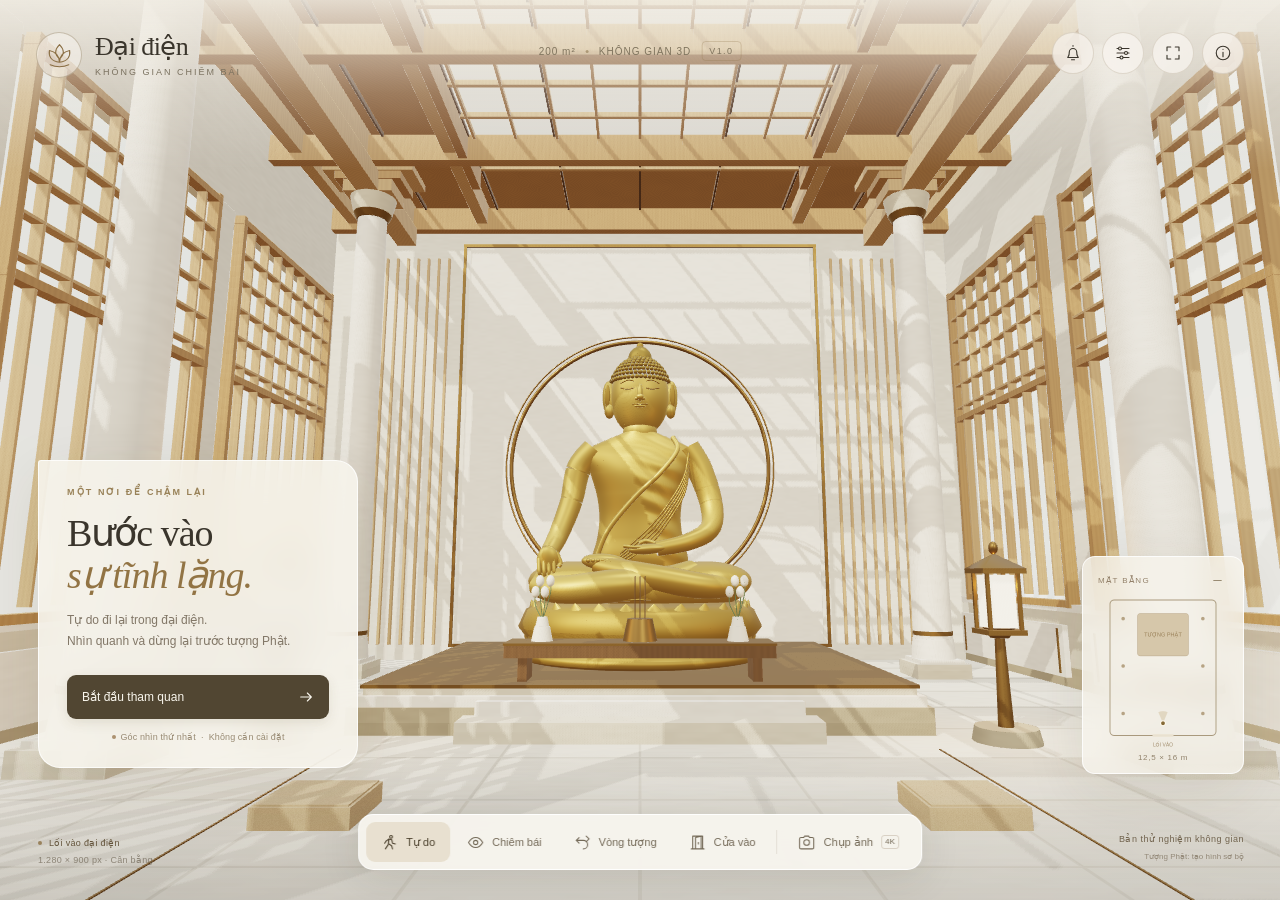
==== index.html @ 6e088d9a "init" ====
<!doctype html>
<html lang="vi">
<head>
<meta charset="utf-8"><meta name="viewport" content="width=device-width,initial-scale=1,viewport-fit=cover">
<meta name="theme-color" content="#f0ebdf"><meta name="description" content="Đại điện 3D 200 m²: đi lại, nhìn quanh và chiêm ngưỡng tạo hình sơ bộ tượng Phật Thích Ca. Bản V1 chạy hoàn toàn trên trình duyệt.">
<title>Đại điện — Một khoảng lặng · V1</title>
<link rel="icon" href="data:image/svg+xml,%3Csvg xmlns='http://www.w3.org/2000/svg' viewBox='0 0 48 48'%3E%3Crect width='48' height='48' rx='13' fill='%23eee7d8'/%3E%3Cpath d='M24 34C12 33 8 25 9 16c9 1 15 8 15 18zm0 0c12-1 16-9 15-18-9 1-15 8-15 18zm0-5c-8-7-7-15 0-22 7 7 8 15 0 22z' fill='none' stroke='%23998153' stroke-width='2'/%3E%3C/svg%3E">
<style>:root{--ink:#3a352c;--muted:#82786a;--gold:#9b7b48;--paper:#f5f1e8;--line:rgba(99,81,53,.15);--shadow:0 16px 60px rgba(61,45,20,.10);font-family:Inter,-apple-system,BlinkMacSystemFont,'Segoe UI',Arial,sans-serif;color:var(--ink);font-size:14px;color-scheme:light}
*{box-sizing:border-box}html,body{width:100%;height:100%;margin:0;overflow:hidden;background:#e8e1d4}body{overscroll-behavior:none}button,input,select{font:inherit}button{cursor:pointer;color:inherit;border:0;-webkit-tap-highlight-color:transparent}button:focus-visible,a:focus-visible,input:focus-visible,select:focus-visible{outline:2px solid #8d733f;outline-offset:4px}button:disabled{cursor:wait;opacity:.55}button svg{pointer-events:none}svg{display:block}button:active{transform:translateY(1px)}[hidden]{display:none!important}
#scene{display:block;position:fixed;inset:0;width:100%;height:100%;touch-action:none;outline:none}#topwash{position:fixed;inset:0 0 auto;height:170px;pointer-events:none;background:linear-gradient(180deg,rgba(242,238,229,.88),rgba(242,238,229,.3) 55%,transparent)}#bottomwash{position:fixed;inset:auto 0 0;height:150px;pointer-events:none;background:linear-gradient(0deg,rgba(43,36,25,.12),transparent)}
.header{position:fixed;top:32px;left:36px;right:36px;display:flex;justify-content:space-between;align-items:flex-start;gap:20px;pointer-events:none}.brand{display:flex;gap:13px;align-items:center;pointer-events:auto}.brand-mark{width:46px;height:46px;border:1px solid rgba(112,90,53,.32);border-radius:50%;display:grid;place-items:center;background:rgba(248,245,238,.55)}.brand-mark svg{width:27px;height:27px;color:#8a6e43}.brand-title{font-family:Georgia,'Times New Roman',serif;font-size:26px;letter-spacing:-.55px;line-height:1.1}.brand-sub{font-size:9px;text-transform:uppercase;letter-spacing:2px;color:#7a715f;margin-top:6px}.header-tools{display:flex;gap:8px;pointer-events:auto}.icon-btn{width:42px;height:42px;display:grid;place-items:center;border-radius:50%;background:rgba(248,245,239,.74);border:1px solid rgba(128,109,77,.2);backdrop-filter:blur(15px);transition:background .2s}.icon-btn:hover{background:#fffdf6}.icon-btn svg{width:18px;height:18px;stroke-width:1.5}.head-meta{position:absolute;left:50%;transform:translateX(-50%);top:9px;display:flex;align-items:center;gap:10px;font-size:10px;color:#7f745e;letter-spacing:1px}.head-meta .dot{width:3px;height:3px;border-radius:50%;background:#ad9977}.version{padding:4px 7px;border:1px solid rgba(140,113,71,.26);border-radius:4px;font-size:9px;letter-spacing:1.4px}
.welcome{position:fixed;left:38px;bottom:132px;width:320px;padding:26px 28px 25px;background:rgba(248,245,237,.88);border:1px solid rgba(255,255,255,.8);box-shadow:var(--shadow);border-radius:3px 22px 22px 22px;backdrop-filter:blur(20px);transition:opacity .25s,transform .25s}.eyebrow{font-size:9px;font-weight:600;letter-spacing:2.1px;text-transform:uppercase;color:#998258}.welcome h1{font-family:Georgia,'Times New Roman',serif;font-size:38px;font-weight:400;line-height:1.12;letter-spacing:-1px;margin:15px 0 13px}.welcome h1 em{font-weight:400;color:#927444}.welcome p{color:#827767;font-size:12px;line-height:1.8;margin:0 0 22px}.primary{width:100%;padding:14px 15px;border-radius:9px;display:flex;justify-content:space-between;align-items:center;background:#514632;color:#faf7ee;font-size:12px;box-shadow:0 4px 12px #67543220}.primary:hover{background:#675437}.primary svg{height:16px;width:16px}.welcome-foot{display:flex;align-items:center;justify-content:center;gap:5px;color:#998b74;font-size:9px;letter-spacing:.1px;margin-top:13px}.welcome-foot i{width:4px;height:4px;border-radius:50%;background:#ac9270}
.dock{position:fixed;bottom:30px;left:50%;transform:translateX(-50%);display:flex;align-items:center;padding:7px;gap:2px;border-radius:15px;background:rgba(248,246,239,.92);border:1px solid rgba(255,255,255,.9);box-shadow:0 6px 40px rgba(44,35,18,.12);backdrop-filter:blur(22px);white-space:nowrap}.dock button{display:flex;gap:8px;align-items:center;justify-content:center;background:transparent;padding:11px 15px;border-radius:9px;font-size:11px;color:#746a58;min-height:40px}.dock button:hover{background:#eae3d6}.dock button.active{background:#e8e0d0;color:#4d422e}.dock svg{width:17px;height:17px;stroke-width:1.5}.dock .divider{width:1px;height:24px;background:#82725925;margin:0 4px}.dock .photo-label{font-size:8px;border:1px solid #9b8b7050;padding:2px 3px;border-radius:3px;line-height:1}.hint{position:fixed;bottom:104px;left:50%;transform:translateX(-50%);white-space:nowrap;display:flex;align-items:center;gap:6px;font-size:10px;color:#6c614e;background:rgba(248,245,237,.84);padding:8px 13px;border:1px solid rgba(255,255,255,.7);border-radius:7px;backdrop-filter:blur(8px)}kbd{font-family:inherit;font-size:9px;border:1px solid #b4a78e88;border-radius:3px;padding:2px 4px;line-height:1;color:#6e624d;background:#fcfaf355}.hint b{font-weight:500;margin-right:5px}.crosshair{position:fixed;top:50%;left:50%;width:5px;height:5px;border:1px solid rgba(255,255,255,.9);border-radius:50%;transform:translate(-50%,-50%);pointer-events:none;box-shadow:0 0 0 1px rgba(66,48,24,.28);display:none}body.locked .crosshair{display:block}
.map-wrap{position:fixed;right:36px;bottom:126px;width:162px;background:rgba(248,245,237,.78);border:1px solid rgba(255,255,255,.8);border-radius:13px;backdrop-filter:blur(14px);padding:13px 15px 11px;box-shadow:var(--shadow)}.map-head{display:flex;justify-content:space-between;align-items:center;font-size:8px;color:#93816a;letter-spacing:1.4px;text-transform:uppercase;cursor:pointer}.map-head button{width:20px;height:20px;background:transparent;color:#8c7b62;padding:3px}.map-head svg{width:13px;height:13px}.minimap{width:130px;height:155px;display:block;margin:3px auto 0}.map-footer{font-size:8px;text-align:center;letter-spacing:.7px;color:#91826b;margin-top:5px}.map-wrap.collapsed .minimap,.map-wrap.collapsed .map-footer{display:none}.map-wrap.collapsed{padding-bottom:13px}.status{position:fixed;bottom:31px;left:38px;color:#675d4c;font-size:9px;line-height:1.9;letter-spacing:.3px;max-width:190px}.status .status-top{display:flex;align-items:center;gap:7px;color:#63533a}.status .status-led{height:4px;width:4px;border-radius:50%;background:#99825c}.status .subtle{opacity:.66}.build-label{position:fixed;right:36px;bottom:36px;font-size:9px;color:#71634e;line-height:1.8;text-align:right}.build-label strong{font-weight:500;letter-spacing:.5px}.build-label span{opacity:.65;font-size:8px}
.panel{position:fixed;right:36px;top:89px;width:334px;max-height:calc(100dvh - 190px);overflow:auto;border-radius:16px;background:rgba(249,246,239,.97);border:1px solid rgba(255,255,255,.85);box-shadow:var(--shadow);backdrop-filter:blur(25px);padding:22px;z-index:10}.panel-head{display:flex;align-items:center;justify-content:space-between;margin-bottom:22px}.panel-head h2{font-family:Georgia,'Times New Roman',serif;font-size:24px;font-weight:400;margin:0}.close{background:transparent;font-size:22px;color:#897b63;padding:0 3px;line-height:1}.field{margin-bottom:21px}.field:last-child{margin-bottom:0}.field-title{display:flex;justify-content:space-between;font-size:11px;margin:0 0 10px;font-weight:500}.field-title output{color:#948164;font-weight:400}.field small,.panel-note{display:block;color:#8d816d;font-size:10px;line-height:1.65;margin-top:8px}.segmented{display:flex;border-radius:8px;background:#e9e2d6;padding:3px;gap:2px}.segmented button{padding:9px 5px;flex:1;background:transparent;font-size:10px;border-radius:5px;color:#8a7b62}.segmented button.selected{background:#faf8f1;color:#615035;box-shadow:0 1px 5px #60431d15}.field select{width:100%;background:#f0eadd;color:#62553e;border:1px solid #cabea744;border-radius:7px;padding:9px}.field input[type=range]{width:100%;accent-color:#967849;height:3px;cursor:pointer}.field label.check{display:flex;align-items:center;gap:8px;color:#716249;font-size:11px;margin:11px 0}.field input[type=checkbox]{accent-color:#967849}.panel-note{border-top:1px solid var(--line);padding-top:13px}.info-copy{font-size:12px;line-height:1.85;color:#796d58}.info-copy p{margin:0 0 16px}.info-grid{display:grid;grid-template-columns:1fr 1fr;gap:12px;margin:18px 0}.info-grid div{padding:12px;background:#eee8dc;border-radius:7px}.info-grid b{font-weight:500;color:#625038;font-size:14px;display:block;margin-bottom:4px}.info-grid span{font-size:9px;color:#948269}.keys-list{display:grid;grid-template-columns:105px 1fr;gap:11px;font-size:11px;color:#7c705a}.keys-list div{align-self:center}.keys-list kbd{font-size:10px}
#toast{position:fixed;top:101px;left:50%;transform:translateX(-50%) translateY(-6px);padding:11px 18px;background:rgba(58,49,33,.93);color:#f8f2e4;font-size:11px;line-height:1.5;border-radius:8px;max-width:min(550px,calc(100% - 32px));opacity:0;pointer-events:none;transition:opacity .2s,transform .2s;z-index:30;text-align:center}#toast.show{opacity:1;transform:translateX(-50%) translateY(0)}.splash{position:fixed;inset:0;background:#ece6da;z-index:100;display:flex;align-items:center;justify-content:center;flex-direction:column;text-align:center;padding:30px}.splash-icon{height:44px;width:44px;color:#a68b5d;margin-bottom:22px}.splash h2{font-family:Georgia,serif;font-size:30px;font-weight:400;margin:0 0 10px;color:#625135}.splash p{font-size:12px;line-height:1.8;color:#918067;max-width:420px;margin:0}.loader-line{height:2px;width:100px;background:#c6b38d55;margin-top:24px;overflow:hidden}.loader-line:after{content:'';display:block;width:45%;height:100%;background:#9b8256;animation:loading 1.3s ease-in-out infinite}.reload{margin-top:20px;width:180px}.fade{position:fixed;inset:0;background:#ede7d8;opacity:0;pointer-events:none;transition:opacity .13s;z-index:20}.fade.on{opacity:1}.unhide{position:fixed;right:20px;top:20px;padding:8px 13px;border-radius:8px;background:#faf8efdd;color:#897453;font-size:10px;z-index:20;display:none}.ui-hidden .interface{visibility:hidden}.ui-hidden .unhide{display:block}.ui-hidden #topwash,.ui-hidden #bottomwash{display:none}.near-label{position:fixed;top:100px;left:36px;max-width:290px;background:#f7f2e6c9;border:1px solid #ffffff88;padding:13px 16px;border-radius:8px;font-size:11px;color:#7d6844;line-height:1.6;backdrop-filter:blur(10px);pointer-events:none}.near-label strong{display:block;font-weight:500}.near-label span{font-size:9px;color:#93846f}
.touchpad{position:fixed;left:max(25px,env(safe-area-inset-left));bottom:128px;width:104px;height:104px;border:1px solid #fbf8ee88;background:#f6f0df30;backdrop-filter:blur(5px);border-radius:50%;touch-action:none;display:none;z-index:4}.touchpad:before,.touchpad:after{content:'';position:absolute;background:#ffffff66}.touchpad:before{width:1px;height:64px;left:51px;top:20px}.touchpad:after{width:64px;height:1px;top:51px;left:20px}.stick{position:absolute;left:32px;top:32px;width:38px;height:38px;border-radius:50%;background:#f8f4e8bd;border:1px solid #fff9;box-shadow:0 3px 12px #5d4c3220;pointer-events:none}.touch-label{position:absolute;bottom:-23px;width:100%;text-align:center;font-size:8px;letter-spacing:1px;color:#6e624f}.touch-look-hint{display:none;position:fixed;right:30px;bottom:165px;width:100px;text-align:center;font-size:9px;color:#7d705b;pointer-events:none;line-height:1.8;background:#f9f4e75e;padding:8px;border-radius:7px}.touch-controls .touchpad,.touch-controls .touch-look-hint{display:block}body:not(.started) .touchpad,body:not(.started) .touch-look-hint{display:none}
@keyframes loading{from{transform:translateX(-100%)}to{transform:translateX(320%)}}
@media(min-width:1600px){.welcome{bottom:148px;width:338px;padding:30px}.welcome h1{font-size:42px}.map-wrap{bottom:142px}}
@media(max-width:1050px){.head-meta{display:none}.header{left:25px;right:25px;top:25px}.welcome{left:25px;width:290px;padding:24px;bottom:123px}.welcome h1{font-size:34px}.map-wrap{right:25px;width:145px;padding:11px 8px;bottom:125px}.map-head{padding:0 7px}.dock button{padding:11px 12px}.status{left:25px;bottom:20px}.build-label{right:25px;bottom:20px}.dock{bottom:28px}.hint{bottom:99px}.panel{right:25px;top:80px}}
@media(max-width:720px){.header{top:max(18px,env(safe-area-inset-top));left:18px;right:18px}.brand-mark{width:36px;height:36px}.brand-mark svg{width:22px;height:22px}.brand{gap:9px}.brand-title{font-size:22px}.brand-sub{font-size:7px;letter-spacing:1.2px;margin-top:4px}.icon-btn{width:35px;height:35px}.header-tools{gap:5px}.header-tools button:nth-child(3){display:none}.header-tools svg{width:16px;height:16px}.welcome{left:18px;right:18px;bottom:115px;width:auto;max-width:320px;padding:22px}.welcome h1{font-size:33px;margin:11px 0}.welcome p{font-size:11px;margin-bottom:16px}.welcome-foot{margin-top:10px}.map-wrap{right:18px;bottom:111px;width:118px;padding:9px 5px}.minimap{width:105px;height:125px}.map-head{font-size:7px;letter-spacing:.8px}.map-footer{font-size:7px}.dock{bottom:max(22px,env(safe-area-inset-bottom));width:calc(100% - 28px);max-width:465px;justify-content:space-between;gap:0;padding:6px;border-radius:13px}.dock button{padding:8px 9px;font-size:9px;flex-direction:column;gap:5px;flex:1;min-width:0;min-height:47px}.dock button svg{width:18px;height:18px}.dock .divider{margin:0 2px}.dock .photo-label{display:none}.status{left:18px;bottom:4px;font-size:7px;line-height:1.5;max-width:none}.status .subtle{display:none}.build-label{right:18px;bottom:4px;font-size:7px}.build-label span{display:none}.hint{bottom:92px;font-size:9px;padding:6px 9px;gap:4px;max-width:calc(100vw - 24px);white-space:normal;text-align:center}.hint kbd{font-size:8px}.hint.desktop-hint{display:none}.panel{right:12px;left:12px;top:70px;width:auto;max-width:360px;margin-left:auto;max-height:calc(100dvh - 158px);padding:20px}.panel-head{margin-bottom:19px}.near-label{top:76px;left:18px;max-width:240px;font-size:10px;padding:9px 13px}.touch-controls .map-wrap{bottom:265px}.touch-controls .hint{display:none}.touchpad{bottom:136px}.touch-look-hint{bottom:158px}.eyebrow{font-size:8px;letter-spacing:1.4px}#toast{top:77px;font-size:10px}body:not(.started) .map-wrap{display:none}}
@media(max-height:550px) and (orientation:landscape){.header{top:14px;left:18px;right:18px}.brand-title{font-size:20px}.brand-mark{width:34px;height:34px}.brand-sub{font-size:7px}.welcome{bottom:94px;padding:18px;width:270px;left:18px}.welcome h1{font-size:28px;margin:9px 0}.welcome p{font-size:10px;margin-bottom:11px}.welcome-foot{display:none}.welcome .primary{padding:11px}.map-wrap{bottom:94px;right:18px;width:114px;padding:9px 4px}.minimap{width:100px;height:117px}.map-footer{display:none}.dock{bottom:17px;width:auto;min-width:400px}.dock button{padding:8px 11px;flex-direction:row;min-height:34px}.hint{bottom:79px}.status{bottom:14px}.build-label{bottom:14px}.panel{top:64px;max-height:calc(100dvh - 130px)}.touch-controls .map-wrap{display:none}.touchpad{bottom:92px;width:92px;height:92px}.touchpad:before{left:45px;top:14px}.touchpad:after{left:14px;top:45px}.stick{left:26px;top:26px}.touch-look-hint{bottom:125px}.near-label{top:66px}}
@media(prefers-reduced-motion:reduce){*,*:before,*:after{transition:none!important;animation:none!important}.loader-line:after{transform:none;width:100%}}

.touch-controls .desktop-hint{display:none!important}
@media(max-width:720px){.touch-controls .map-wrap.collapsed{bottom:105px;right:18px}}
@media(max-height:550px) and (orientation:landscape){.status,.build-label{display:none}}
</style>
</head>
<body>
<svg style="position:absolute;width:0;height:0;overflow:hidden" xmlns="http://www.w3.org/2000/svg" aria-hidden="true"><defs>
<symbol id="lotus" viewBox="0 0 32 32"><g fill="none" stroke="currentColor" stroke-width="1.3" stroke-linecap="round" stroke-linejoin="round"><path d="M16 24C6 23 3 17 4 10c7 1 12 7 12 14Zm0 0c10-1 13-7 12-14-7 1-12 7-12 14Zm0-4c-6-5-6-11 0-17 6 6 6 12 0 17Z"/><path d="M5 27c7 3 15 3 22 0"/></g></symbol>
<symbol id="settings" viewBox="0 0 24 24"><g fill="none" stroke="currentColor" stroke-linecap="round"><path d="M4 6h16M4 12h16M4 18h16"/><circle cx="8" cy="6" r="2" fill="#f5f1e8"/><circle cx="16" cy="12" r="2" fill="#f5f1e8"/><circle cx="10" cy="18" r="2" fill="#f5f1e8"/></g></symbol>
<symbol id="bell" viewBox="0 0 24 24"><g fill="none" stroke="currentColor" stroke-linecap="round" stroke-linejoin="round"><path d="M6 16c1-1 1-2 1-5a5 5 0 0 1 10 0c0 3 0 4 1 5l1 2H5Z"/><path d="M10 21h4M12 3V2"/></g></symbol>
<symbol id="full" viewBox="0 0 24 24"><path d="M4 9V4h5m6 0h5v5m0 6v5h-5m-6 0H4v-5" fill="none" stroke="currentColor" stroke-linecap="round" stroke-linejoin="round"/></symbol>
<symbol id="info" viewBox="0 0 24 24"><g fill="none" stroke="currentColor" stroke-linecap="round"><circle cx="12" cy="12" r="9"/><path d="M12 11v6M12 7v.1"/></g></symbol>
<symbol id="walk" viewBox="0 0 24 24"><g fill="none" stroke="currentColor" stroke-linecap="round" stroke-linejoin="round"><circle cx="14" cy="4" r="2"/><path d="m7 10 4-3 4 1 1 5 4 1M11 8l-1 7-4 6m5-7 4 3 1 4M7 10l-2 3"/></g></symbol>
<symbol id="eye" viewBox="0 0 24 24"><g fill="none" stroke="currentColor" stroke-linecap="round" stroke-linejoin="round"><path d="M2 12s4-7 10-7 10 7 10 7-4 7-10 7S2 12 2 12Z"/><circle cx="12" cy="12" r="3"/></g></symbol>
<symbol id="back" viewBox="0 0 24 24"><g fill="none" stroke="currentColor" stroke-linecap="round" stroke-linejoin="round"><path d="M7 5 3 9l4 4M3 9h10a6 6 0 0 1 0 12M17 3l4 4-4 4"/></g></symbol>
<symbol id="door" viewBox="0 0 24 24"><g fill="none" stroke="currentColor" stroke-linecap="round" stroke-linejoin="round"><path d="M5 21V3h14v18M3 21h18M9 21V5l8-2v18"/><path d="M13 12v2"/></g></symbol>
<symbol id="camera" viewBox="0 0 24 24"><g fill="none" stroke="currentColor" stroke-linecap="round" stroke-linejoin="round"><path d="m8 5 1-2h6l1 2h4a2 2 0 0 1 2 2v12a2 2 0 0 1-2 2H4a2 2 0 0 1-2-2V7a2 2 0 0 1 2-2Z"/><circle cx="12" cy="12" r="4"/></g></symbol>
<symbol id="arrow" viewBox="0 0 24 24"><path d="M4 12h16m-6-6 6 6-6 6" fill="none" stroke="currentColor" stroke-width="1.6" stroke-linecap="round" stroke-linejoin="round"/></symbol>
<symbol id="minus" viewBox="0 0 24 24"><path d="M5 12h14" fill="none" stroke="currentColor" stroke-width="1.6" stroke-linecap="round"/></symbol>
</defs></svg>
<canvas id="scene" tabindex="0" aria-label="Đại điện 3D. Dùng WASD để di chuyển và kéo chuột để nhìn quanh. Có nút chuyển nhanh đến các vị trí ở dưới."></canvas>
<div id="topwash"></div><div id="bottomwash"></div>
<header class="header interface"><div class="brand"><div class="brand-mark"><svg><use href="#lotus"/></svg></div><div><div class="brand-title">Đại điện</div><div class="brand-sub">Không gian chiêm bái</div></div></div><div class="head-meta"><span>200 m²</span><i class="dot"></i><span>KHÔNG GIAN 3D</span><span class="version">V1.0</span></div><div class="header-tools"><button id="bellBtn" class="icon-btn" title="Thỉnh một tiếng chuông · B" aria-label="Thỉnh một tiếng chuông"><svg><use href="#bell"/></svg></button><button id="settingsBtn" class="icon-btn" title="Cài đặt hình ảnh" aria-label="Cài đặt hình ảnh" aria-expanded="false"><svg><use href="#settings"/></svg></button><button id="fullscreenBtn" class="icon-btn" title="Toàn màn hình" aria-label="Toàn màn hình"><svg><use href="#full"/></svg></button><button id="infoBtn" class="icon-btn" title="Thông tin và hướng dẫn" aria-label="Thông tin và hướng dẫn" aria-expanded="false"><svg><use href="#info"/></svg></button></div></header>
<section id="welcome" class="welcome interface"><div class="eyebrow">Một nơi để chậm lại</div><h1>Bước vào<br><em>sự tĩnh lặng.</em></h1><p>Tự do đi lại trong đại điện.<br>Nhìn quanh và dừng lại trước tượng Phật.</p><button id="startBtn" class="primary"><span>Bắt đầu tham quan</span><svg><use href="#arrow"/></svg></button><div class="welcome-foot"><i></i> Góc nhìn thứ nhất &nbsp;·&nbsp; Không cần cài đặt</div></section>
<div id="hint" class="hint desktop-hint interface" hidden><kbd>W A S D</kbd><b>di chuyển</b><span>· Kéo chuột để nhìn</span><span>·</span><kbd>Esc</kbd><span>thả chuột</span></div>
<nav class="dock interface" aria-label="Điều hướng tham quan"><button id="walkBtn" class="active" title="Đi lại tự do"><svg><use href="#walk"/></svg><span>Tự do</span></button><button id="contemplateBtn" title="Đứng trước tượng Phật"><svg><use href="#eye"/></svg><span>Chiêm bái</span></button><button id="rearBtn" title="Đi tới lối phía sau tượng"><svg><use href="#back"/></svg><span>Vòng tượng</span></button><button id="homeBtn" title="Trở lại cửa vào · R"><svg><use href="#door"/></svg><span>Cửa vào</span></button><div class="divider"></div><button id="photoBtn" title="Lưu ảnh 3840 × 2160, không có giao diện · P"><svg><use href="#camera"/></svg><span>Chụp ảnh</span><span class="photo-label">4K</span></button></nav>
<aside id="mapWrap" class="map-wrap interface"><div class="map-head" id="mapHead"><span>Mặt bằng</span><button id="mapToggle" aria-label="Thu gọn bản đồ" aria-expanded="true"><svg><use href="#minus"/></svg></button></div><canvas id="minimap" class="minimap" width="260" height="310" aria-label="Bản đồ vị trí trong đại điện"></canvas><div class="map-footer">12,5 × 16 m</div></aside>
<div class="status interface"><div class="status-top"><span class="status-led"></span><span id="locationLabel">Lối vào đại điện</span></div><div class="subtle" id="resolutionLabel">Đang khởi tạo…</div></div><div class="build-label interface"><strong>Bản thử nghiệm không gian</strong><br><span>Tượng Phật: tạo hình sơ bộ</span></div>
<div id="nearLabel" class="near-label interface" hidden><strong>Tượng Phật Thích Ca</strong><span>Mô hình sơ bộ · chưa phải bản điêu khắc hoàn thiện</span></div>
<div class="crosshair"></div><div id="touchpad" class="touchpad interface" role="region" aria-label="Cần điều khiển di chuyển"><div id="stick" class="stick"></div><span class="touch-label">DI CHUYỂN</span></div><div class="touch-look-hint interface">Vuốt bên phải<br>để nhìn quanh</div>
<section id="settingsPanel" class="panel interface" role="dialog" aria-label="Cài đặt hình ảnh" hidden><div class="panel-head"><h2>Hình ảnh</h2><button class="close" data-close aria-label="Đóng cài đặt">×</button></div><div class="field"><div class="field-title">Độ phân giải</div><div class="segmented" id="qualityGroup"><button data-quality="low">Nhẹ</button><button data-quality="balanced" class="selected">Cân bằng</button><button data-quality="sharp">Sắc nét</button><button data-quality="ultra">4K</button></div><small id="qualityDetail">Tự điều chỉnh theo kích thước cửa sổ.</small></div><div class="field"><label class="field-title" for="lightSelect">Ánh sáng</label><select id="lightSelect"><option value="day">Ban ngày · tự nhiên</option><option value="warm">Chiều ấm · dịu nhẹ</option></select></div><div class="field"><label class="field-title" for="fov"><span>Góc nhìn</span><output id="fovOut">62°</output></label><input type="range" id="fov" min="45" max="85" step="1" value="62"><small>Góc vừa phải giữ tỷ lệ không gian tự nhiên hơn.</small></div><div class="field"><label class="field-title" for="sensitivity"><span>Độ nhạy chuột / cảm ứng</span><output id="sensitivityOut">1,0×</output></label><input type="range" id="sensitivity" min="0.4" max="1.8" step="0.1" value="1"><label class="check"><input type="checkbox" id="shadowToggle" checked> Bóng đổ</label><label class="check"><input type="checkbox" id="touchToggle"> Hiện cần điều khiển cảm ứng</label></div><div class="panel-note">4K là độ phân giải khung hình, không phải cam kết mô hình hay vật liệu đã đạt độ chân thực như ảnh. Khi máy chậm, chọn “Cân bằng” hoặc “Nhẹ”.</div></section>
<section id="infoPanel" class="panel interface" role="dialog" aria-label="Thông tin đại điện" hidden><div class="panel-head"><h2>Về đại điện</h2><button class="close" data-close aria-label="Đóng thông tin">×</button></div><div class="info-copy"><p>Một không gian 3D nhỏ, yên tĩnh. Không nhiệm vụ, không tính điểm. Bạn có thể đi phía trước, hai bên và vòng ra phía sau tượng.</p><div class="info-grid"><div><b>200 m²</b><span>Diện tích sàn</span></div><div><b>9 m</b><span>Chiều cao trần</span></div><div><b>6 × 5 m</b><span>Khu vực bệ tượng</span></div><div><b>1,65 m</b><span>Độ cao tầm mắt</span></div></div><p><strong>V1 là bản thử nghiệm bố cục.</strong> Tượng được dựng bằng hình học 3D đơn giản để kiểm tra tỷ lệ; chưa thay thế mô hình điêu khắc được kiểm duyệt về tạo hình.</p></div><div class="keys-list"><div><kbd>W A S D</kbd> / <kbd>↑ ↓ ← →</kbd></div><div>Di chuyển</div><div><kbd>Chuột</kbd></div><div>Kéo để nhìn; “Tự do” để khóa chuột</div><div><kbd>Esc</kbd></div><div>Thả chuột / đóng bảng</div><div><kbd>R</kbd> / <kbd>P</kbd></div><div>Về cửa / chụp ảnh 4K</div><div><kbd>H</kbd> / <kbd>B</kbd></div><div>Ẩn giao diện / tiếng chuông</div></div><div class="panel-note">Trên điện thoại: cần điều khiển bên trái để đi, vuốt bên phải để nhìn. Không leo lên bệ thờ. Không có dữ liệu được gửi ra ngoài; mọi nội dung nằm trong file này.</div></section>
<div id="toast" role="status" aria-live="polite"></div><button class="unhide" id="unhideBtn">H · Hiện giao diện</button><div class="fade" id="fade"></div>
<div id="splash" class="splash"><svg class="splash-icon"><use href="#lotus"/></svg><h2 id="splashTitle">Đang mở đại điện</h2><p id="splashMessage">Dựng không gian, vật liệu và ánh sáng…</p><div id="loaderLine" class="loader-line"></div><button id="reloadBtn" class="primary reload" hidden>Tải lại trang</button></div>
<noscript><div class="splash"><h2>Cần bật JavaScript</h2><p>Bản tham quan 3D cần JavaScript và WebGL 2 để hoạt động.</p></div></noscript>
<script>/* Dai Dien V1 — minimal, dependency-free WebGL2 renderer.
   Units are metres. World axes: +Y up, +Z towards the entrance.
   Static geometry is merged into a small number of indexed GPU batches. */
'use strict';
const G = (() => {
  const V = {
    add: (a,b) => a.map((x,i)=>x+b[i]), sub: (a,b)=>a.map((x,i)=>x-b[i]),
    mul: (a,s)=>a.map(x=>x*s), dot: (a,b)=>a.reduce((s,x,i)=>s+x*b[i],0),
    cross:(a,b)=>[a[1]*b[2]-a[2]*b[1],a[2]*b[0]-a[0]*b[2],a[0]*b[1]-a[1]*b[0]],
    norm:a=>{const l=Math.hypot(...a)||1;return a.map(x=>x/l);},
    mix:(a,b,t)=>a.map((x,i)=>x+(b[i]-x)*t),
  };
  const M = {
    multiply(a,b){const r=new Float32Array(16);for(let c=0;c<4;c++)for(let row=0;row<4;row++)for(let k=0;k<4;k++)r[c*4+row]+=a[k*4+row]*b[c*4+k];return r;},
    perspective(fov,aspect,n,f){const t=1/Math.tan(fov/2);return new Float32Array([t/aspect,0,0,0,0,t,0,0,0,0,(f+n)/(n-f),-1,0,0,2*f*n/(n-f),0]);},
    ortho(l,r,b,t,n,f){return new Float32Array([2/(r-l),0,0,0,0,2/(t-b),0,0,0,0,-2/(f-n),0,-(r+l)/(r-l),-(t+b)/(t-b),-(f+n)/(f-n),1]);},
    lookAt(eye,target,up=[0,1,0]){const z=V.norm(V.sub(eye,target)),x=V.norm(V.cross(up,z)),y=V.cross(z,x);return new Float32Array([x[0],y[0],z[0],0,x[1],y[1],z[1],0,x[2],y[2],z[2],0,-V.dot(x,eye),-V.dot(y,eye),-V.dot(z,eye),1]);}
  };
  const color = hex => [16,8,0].map(s => (((typeof hex==='string'?parseInt(hex.replace('#',''),16):hex)>>s)&255)/255);
  const mat = (hex,rough=.65,metal=0,type=0,emission=0) => ({color:color(hex),params:[rough,metal,type,emission]});
  const cube = (()=>{
    const p=[],n=[],idx=[];
    const faces=[[[1,0,0],[[.5,-.5,-.5],[.5,.5,-.5],[.5,.5,.5],[.5,-.5,.5]]],[[-1,0,0],[[-.5,-.5,.5],[-.5,.5,.5],[-.5,.5,-.5],[-.5,-.5,-.5]]],[[0,1,0],[[-.5,.5,-.5],[-.5,.5,.5],[.5,.5,.5],[.5,.5,-.5]]],[[0,-1,0],[[-.5,-.5,.5],[-.5,-.5,-.5],[.5,-.5,-.5],[.5,-.5,.5]]],[[0,0,1],[[-.5,-.5,.5],[.5,-.5,.5],[.5,.5,.5],[-.5,.5,.5]]],[[0,0,-1],[[.5,-.5,-.5],[-.5,-.5,-.5],[-.5,.5,-.5],[.5,.5,-.5]]]];
    for(const [nn,pp]of faces){let o=p.length/3;for(const v of pp){p.push(...v);n.push(...nn);}idx.push(o,o+1,o+2,o,o+2,o+3);}return {p,n,idx};
  })();
  function surface(nu,nv,fn,flip=false){
    const p=[],n=[],idx=[];const eps=.00015;
    for(let j=0;j<=nv;j++)for(let i=0;i<=nu;i++){
      const u=i/nu,v=j/nv,a=fn(u,v),du=V.sub(fn(u+eps,v),fn(u-eps,v)),dv=V.sub(fn(u,v+eps),fn(u,v-eps));
      p.push(...a);n.push(...V.mul(V.norm(V.cross(du,dv)),flip?-1:1));
    }
    for(let j=0;j<nv;j++)for(let i=0;i<nu;i++){let a=j*(nu+1)+i,b=a+nu+1;idx.push(a,b,a+1,b,b+1,a+1);}return {p,n,idx};
  }
  const sphereCache=new Map();
  function sphere(seg=36,rings=24){
    let key=seg+','+rings;if(sphereCache.has(key))return sphereCache.get(key);
    const p=[],n=[],idx=[];
    for(let j=0;j<=rings;j++)for(let i=0;i<=seg;i++){
      const a=i/seg*Math.PI*2,b=j/rings*Math.PI;const nn=[Math.sin(b)*Math.cos(a),Math.cos(b),Math.sin(b)*Math.sin(a)];p.push(...nn);n.push(...nn);
    }
    for(let j=0;j<rings;j++)for(let i=0;i<seg;i++){let a=j*(seg+1)+i,b=a+seg+1;idx.push(a,b,a+1,b,b+1,a+1);}
    const g={p,n,idx};sphereCache.set(key,g);return g;
  }
  function lathe(profile,seg=48){
    const p=[],n=[],idx=[];
    for(let j=0;j<profile.length;j++){
      const prev=profile[Math.max(0,j-1)],next=profile[Math.min(profile.length-1,j+1)];const dr=next[0]-prev[0],dy=next[1]-prev[1];
      for(let i=0;i<=seg;i++){let a=i/seg*Math.PI*2,c=Math.cos(a),s=Math.sin(a);p.push(profile[j][0]*c,profile[j][1],profile[j][0]*s);n.push(...V.norm([dy*c,-dr,dy*s]));}
    }
    for(let j=0;j<profile.length-1;j++)for(let i=0;i<seg;i++){let a=j*(seg+1)+i,b=a+seg+1;idx.push(a,a+1,b,a+1,b+1,b);}return {p,n,idx};
  }
  function cylinder(rt,rb,h,seg=40){return lathe([[0,-h/2],[rb,-h/2],[rb,-h/2+.001],[rt,h/2-.001],[rt,h/2],[0,h/2]],seg);}
  function torus(R,r,seg=72,tube=10){return surface(seg,tube,(u,v)=>{const a=u*Math.PI*2,b=v*Math.PI*2;return [(R+r*Math.cos(b))*Math.cos(a),r*Math.sin(b),(R+r*Math.cos(b))*Math.sin(a)];},true);}
  function catmull(points,t){
    const st=Math.max(0,Math.min(.999999,t))*(points.length-1),i=Math.floor(st),u=st-i;
    const p0=points[Math.max(0,i-1)],p1=points[i],p2=points[i+1],p3=points[Math.min(points.length-1,i+2)];
    return [0,1,2].map(k=>.5*((2*p1[k])+(-p0[k]+p2[k])*u+(2*p0[k]-5*p1[k]+4*p2[k]-p3[k])*u*u+(-p0[k]+3*p1[k]-3*p2[k]+p3[k])*u*u*u));
  }
  function tube(points,radius=.03,segments=40,sides=10,flatten=1){
    const p=[],n=[],idx=[];
    for(let j=0;j<=segments;j++){
      const t=j/segments,c=catmull(points,t),tangent=V.norm(V.sub(catmull(points,Math.min(.999999,t+.001)),catmull(points,Math.max(0,t-.001))));
      const axis=V.norm(V.cross(tangent,Math.abs(tangent[1])>.95?[1,0,0]:[0,1,0])),b=V.norm(V.cross(tangent,axis));
      let r=typeof radius==='function'?radius(t):radius;
      for(let i=0;i<=sides;i++){let a=i/sides*Math.PI*2,nn=V.add(V.mul(axis,Math.cos(a)),V.mul(b,Math.sin(a)));const delta=[nn[0]*r,nn[1]*r*flatten,nn[2]*r];p.push(...V.add(c,delta));n.push(...V.norm([nn[0],nn[1]/flatten,nn[2]]));}
    }
    for(let j=0;j<segments;j++)for(let i=0;i<sides;i++){let a=j*(sides+1)+i,b=a+sides+1;idx.push(a,b,a+1,b,b+1,a+1);}return {p,n,idx};
  }
  function rotate(v,r){let[x,y,z]=v;const[cx,sx,cy,sy,cz,sz]=[Math.cos(r[0]),Math.sin(r[0]),Math.cos(r[1]),Math.sin(r[1]),Math.cos(r[2]),Math.sin(r[2])];[y,z]=[y*cx-z*sx,y*sx+z*cx];[x,z]=[x*cy+z*sy,-x*sy+z*cy];return[x*cz-y*sz,x*sz+y*cz,z];}
  class Batch{
    constructor(){this.vertices=[];this.indices=[];}
    add(geo,material,pos=[0,0,0],scale=[1,1,1],rot=[0,0,0]){
      const offset=this.vertices.length/13;
      for(let i=0;i<geo.p.length;i+=3){let p=rotate([geo.p[i]*scale[0],geo.p[i+1]*scale[1],geo.p[i+2]*scale[2]],rot);let n=V.norm(rotate([geo.n[i]/scale[0],geo.n[i+1]/scale[1],geo.n[i+2]/scale[2]],rot));this.vertices.push(p[0]+pos[0],p[1]+pos[1],p[2]+pos[2],...n,...material.color,...material.params);}
      for(const i of geo.idx)this.indices.push(i+offset);
    }
    upload(gl){
      this.count=this.indices.length;this.vao=gl.createVertexArray();gl.bindVertexArray(this.vao);
      this.vbo=gl.createBuffer();gl.bindBuffer(gl.ARRAY_BUFFER,this.vbo);gl.bufferData(gl.ARRAY_BUFFER,new Float32Array(this.vertices),gl.STATIC_DRAW);
      this.ebo=gl.createBuffer();gl.bindBuffer(gl.ELEMENT_ARRAY_BUFFER,this.ebo);gl.bufferData(gl.ELEMENT_ARRAY_BUFFER,new Uint32Array(this.indices),gl.STATIC_DRAW);
      const stride=13*4;[[0,3,0],[1,3,3],[2,3,6],[3,4,9]].forEach(([i,size,off])=>{gl.enableVertexAttribArray(i);gl.vertexAttribPointer(i,size,gl.FLOAT,false,stride,off*4);});
      gl.bindVertexArray(null);this.vertices=null;this.indices=null;
    }
    draw(gl){if(!this.count)return;gl.bindVertexArray(this.vao);gl.drawElements(gl.TRIANGLES,this.count,gl.UNSIGNED_INT,0);}
  }
  const VS=`#version 300 es
  precision highp float;
  layout(location=0) in vec3 aPosition;layout(location=1) in vec3 aNormal;
  layout(location=2) in vec3 aColor;layout(location=3) in vec4 aMaterial;
  uniform mat4 uViewProjection;uniform mat4 uLightMatrix;
  out vec3 vPosition;out vec3 vNormal;out vec3 vColor;out vec4 vMaterial;out vec4 vShadow;
  void main(){vPosition=aPosition;vNormal=aNormal;vColor=aColor;vMaterial=aMaterial;vShadow=uLightMatrix*vec4(aPosition,1.);gl_Position=uViewProjection*vec4(aPosition,1.);}`;
  const FS=`#version 300 es
  precision highp float;
  in vec3 vPosition;in vec3 vNormal;in vec3 vColor;in vec4 vMaterial;in vec4 vShadow;
  uniform vec3 uEye;uniform vec3 uSunDir;uniform vec3 uSunColor;uniform float uExposure;uniform float uWarm;
  uniform sampler2D uShadow;uniform vec2 uShadowSize;uniform float uShadowOn;
  out vec4 fragColor;
  const float PI=3.14159265;
  float hash(vec3 p){return fract(sin(dot(p,vec3(127.1,311.7,74.7)))*43758.5453);}
  float noise(vec3 p){vec3 i=floor(p),f=fract(p);f=f*f*(3.-2.*f);return mix(mix(mix(hash(i),hash(i+vec3(1,0,0)),f.x),mix(hash(i+vec3(0,1,0)),hash(i+vec3(1,1,0)),f.x),f.y),mix(mix(hash(i+vec3(0,0,1)),hash(i+vec3(1,0,1)),f.x),mix(hash(i+vec3(0,1,1)),hash(i+vec3(1,1,1)),f.x),f.y),f.z);}
  float shadow(vec3 N){
    if(uShadowOn<.5)return 1.;vec3 sc=vShadow.xyz/vShadow.w*.5+.5;
    if(sc.x<0.||sc.x>1.||sc.y<0.||sc.y>1.||sc.z>1.)return 1.;
    float bias=max(.00035*(1.-dot(N,uSunDir)),.00011),sum=0.;
    for(int x=-1;x<=1;x++)for(int y=-1;y<=1;y++){float d=texture(uShadow,sc.xy+vec2(float(x),float(y))/uShadowSize).r;sum+=(sc.z-bias<=d)?1.:.30;}
    return sum/9.;
  }
  vec3 fresnel(float cosT,vec3 F0){return F0+(1.-F0)*pow(1.-cosT,5.);}
  vec3 brdf(vec3 L,vec3 radiance,vec3 N,vec3 V,vec3 albedo,float rough,float metallic){
    vec3 H=normalize(V+L);float NoL=max(dot(N,L),0.),NoV=max(dot(N,V),.001),NoH=max(dot(N,H),0.),HoV=max(dot(H,V),0.);
    float a=rough*rough,a2=a*a,den=NoH*NoH*(a2-1.)+1.;float D=a2/max(PI*den*den,.0001);
    float k=(rough+1.)*(rough+1.)/8.;float gg=NoV/(NoV*(1.-k)+k)*NoL/max(NoL*(1.-k)+k,.0001);
    vec3 F=fresnel(HoV,mix(vec3(.04),albedo,metallic));vec3 spec=D*gg*F/max(4.*NoV*NoL,.001);
    return ((1.-F)*(1.-metallic)*albedo/PI+spec)*radiance*NoL;
  }
  vec3 env(vec3 r){
    float up=smoothstep(-.3,.9,r.y);vec3 c=mix(vec3(.22,.16,.10),vec3(.86,.91,.96),up);
    c+=vec3(1.0,.93,.76)*pow(max(dot(r,normalize(vec3(-.65,.38,.2))),0.),18.)*.85;
    c+=vec3(1.0,.98,.90)*pow(max(dot(r,normalize(vec3(.2,.88,.05))),0.),28.)*1.4;
    return c;
  }
  vec3 aces(vec3 x){return clamp((x*(2.51*x+.03))/(x*(2.43*x+.59)+.14),0.,1.);}
  void main(){
    vec3 N=normalize(vNormal),V=normalize(uEye-vPosition),albedo=pow(vColor,vec3(2.2));
    float rough=vMaterial.x,metal=vMaterial.y,type=vMaterial.z,emission=vMaterial.w;
    if(type>.5&&type<1.5){
      vec2 uv=(vPosition.xz+vec2(6.25,8.))/1.25;vec2 f=fract(uv),line=min(f,1.-f);vec2 fw=max(fwidth(uv),vec2(.0008));
      float seam=1.-min(smoothstep(.006,.006+fw.x,line.x),smoothstep(.006,.006+fw.y,line.y));
      float tile=hash(vec3(floor(uv),3.));float grain=noise(vPosition*vec3(6.,1.,20.));
      albedo*=.89+tile*.14+grain*.07;albedo=mix(albedo,albedo*.66,seam*.75);rough+=grain*.025;
    }else if(type>1.5&&type<2.5){float st=noise(vPosition*vec3(7.,24.,5.));albedo*=.94+.08*st;}
    else if(type>2.5&&type<3.5){float grain=sin(vPosition.x*100.+vPosition.z*80.+noise(vPosition*vec3(7.,.3,6.))*13.);albedo*=.94+.035*grain+.04*noise(vPosition*4.);}
    else if(type>4.5&&type<5.5){albedo*=.93+.1*hash(floor(vPosition*220.));}
    float ao=1.;if(vPosition.y<.12){vec2 d=max(abs(vPosition.xz-vec2(0.,-3.9))-vec2(3.,2.5),vec2(0.));ao*=1.-.20*exp(-length(d)*4.);
      for(int i=0;i<6;i++){float x=(i<3)?-4.7:4.7;float z=-5.8+float(i%3)*5.6;float dst=length(vPosition.xz-vec2(x,z));ao*=1.-.17*exp(-max(dst-.34,0.)*5.);}}
    float NoV=max(dot(N,V),.01);vec3 F0=mix(vec3(.04),albedo,metal),Fr=fresnel(NoV,F0);
    float hemi=.5+.5*N.y;vec3 irradiance=mix(vec3(.46,.36,.27),vec3(.98,1.01,1.05),hemi)*.62;
    vec3 c=albedo*(1.-metal)*irradiance*ao;
    vec3 refl=env(reflect(-V,N));c+=refl*mix(F0,Fr,.42)*(1.-rough*.52)*ao;
    c+=brdf(uSunDir,uSunColor*2.8,N,V,albedo,rough,metal)*shadow(N);
    c+=brdf(normalize(vec3(.4,.5,1.)),vec3(.85,.78,.62)*.6,N,V,albedo,rough,metal);
    for(int i=0;i<2;i++){vec3 lp=vec3(i==0?-3.6:3.6,1.5,-1.15);vec3 ld=lp-vPosition;float dis=dot(ld,ld);c+=brdf(normalize(ld),vec3(1.,.53,.17)*3.5/(1.+dis),N,V,albedo,rough,metal);}
    c+=albedo*emission;
    c*=mix(vec3(1.),vec3(1.08,.91,.76),uWarm);
    c=aces(c*uExposure);c=pow(c,vec3(1./2.2));fragColor=vec4(c,1.);
  }`;
  const SHADOW_VS=`#version 300 es
  precision highp float;layout(location=0) in vec3 aPosition;uniform mat4 uLightMatrix;void main(){gl_Position=uLightMatrix*vec4(aPosition,1.);}`;
  const SHADOW_FS=`#version 300 es
  precision highp float;void main(){}`;
  function program(gl,vs,fs){
    const compile=(type,source)=>{const s=gl.createShader(type);gl.shaderSource(s,source);gl.compileShader(s);if(!gl.getShaderParameter(s,gl.COMPILE_STATUS)){const info=gl.getShaderInfoLog(s);gl.deleteShader(s);throw new Error('Shader: '+info);}return s;};
    const v=compile(gl.VERTEX_SHADER,vs),f=compile(gl.FRAGMENT_SHADER,fs),p=gl.createProgram();gl.attachShader(p,v);gl.attachShader(p,f);gl.linkProgram(p);gl.deleteShader(v);gl.deleteShader(f);if(!gl.getProgramParameter(p,gl.LINK_STATUS))throw new Error(gl.getProgramInfoLog(p));return p;
  }
  class Renderer{
    constructor(canvas,batches){
      this.canvas=canvas;this.gl=canvas.getContext('webgl2',{antialias:true,alpha:false,powerPreference:'high-performance',preserveDrawingBuffer:false});
      if(!this.gl)throw new Error('Không khởi tạo được WebGL 2. Hãy bật tăng tốc đồ họa hoặc thử trình duyệt khác.');
      const gl=this.gl;this.program=program(gl,VS,FS);this.shadowProgram=program(gl,SHADOW_VS,SHADOW_FS);
      this.u={};for(const n of ['uViewProjection','uLightMatrix','uEye','uSunDir','uSunColor','uExposure','uWarm','uShadow','uShadowSize','uShadowOn'])this.u[n]=gl.getUniformLocation(this.program,n);
      this.shadowMatrixLocation=gl.getUniformLocation(this.shadowProgram,'uLightMatrix');
      this.batches=batches;for(const batch of batches)batch.upload(gl);
      this.sunPos=[-9,14,9];this.sunTarget=[0,2,-2];this.sunDir=V.norm(V.sub(this.sunPos,this.sunTarget));
      this.lightMatrix=M.multiply(M.ortho(-12,12,-12,12,1,42),M.lookAt(this.sunPos,this.sunTarget));
      this.exposure=1.04;this.warm=0;this.shadowOn=true;this.shadowSize=2048;
      gl.enable(gl.DEPTH_TEST);gl.depthFunc(gl.LEQUAL);gl.disable(gl.CULL_FACE);
      this.makeShadow();this.renderShadow();
    }
    makeShadow(){
      const gl=this.gl;if(this.shadowTexture)gl.deleteTexture(this.shadowTexture);if(this.shadowFBO)gl.deleteFramebuffer(this.shadowFBO);
      this.shadowTexture=gl.createTexture();gl.bindTexture(gl.TEXTURE_2D,this.shadowTexture);gl.texImage2D(gl.TEXTURE_2D,0,gl.DEPTH_COMPONENT24,this.shadowSize,this.shadowSize,0,gl.DEPTH_COMPONENT,gl.UNSIGNED_INT,null);
      gl.texParameteri(gl.TEXTURE_2D,gl.TEXTURE_MIN_FILTER,gl.NEAREST);gl.texParameteri(gl.TEXTURE_2D,gl.TEXTURE_MAG_FILTER,gl.NEAREST);gl.texParameteri(gl.TEXTURE_2D,gl.TEXTURE_WRAP_S,gl.CLAMP_TO_EDGE);gl.texParameteri(gl.TEXTURE_2D,gl.TEXTURE_WRAP_T,gl.CLAMP_TO_EDGE);
      this.shadowFBO=gl.createFramebuffer();gl.bindFramebuffer(gl.FRAMEBUFFER,this.shadowFBO);gl.framebufferTexture2D(gl.FRAMEBUFFER,gl.DEPTH_ATTACHMENT,gl.TEXTURE_2D,this.shadowTexture,0);gl.drawBuffers([gl.NONE]);gl.readBuffer(gl.NONE);
      if(gl.checkFramebufferStatus(gl.FRAMEBUFFER)!==gl.FRAMEBUFFER_COMPLETE)throw new Error('GPU không hỗ trợ bộ đệm bóng đổ.');gl.bindFramebuffer(gl.FRAMEBUFFER,null);
    }
    renderShadow(){const gl=this.gl;gl.bindFramebuffer(gl.FRAMEBUFFER,this.shadowFBO);gl.viewport(0,0,this.shadowSize,this.shadowSize);gl.clear(gl.DEPTH_BUFFER_BIT);gl.useProgram(this.shadowProgram);gl.uniformMatrix4fv(this.shadowMatrixLocation,false,this.lightMatrix);gl.enable(gl.POLYGON_OFFSET_FILL);gl.polygonOffset(1.1,2.);this.batches[0].draw(gl);gl.disable(gl.POLYGON_OFFSET_FILL);gl.bindFramebuffer(gl.FRAMEBUFFER,null);}
    resize(w,h){this.canvas.width=Math.max(1,Math.round(w));this.canvas.height=Math.max(1,Math.round(h));}
    render(eye,target,fov=62){
      const gl=this.gl,w=this.canvas.width,h=this.canvas.height;if(gl.isContextLost())return;
      gl.bindFramebuffer(gl.FRAMEBUFFER,null);gl.viewport(0,0,w,h);gl.clearColor(.89,.88,.84,1);gl.clear(gl.COLOR_BUFFER_BIT|gl.DEPTH_BUFFER_BIT);gl.useProgram(this.program);
      const vp=M.multiply(M.perspective(fov*Math.PI/180,w/h,.07,90),M.lookAt(eye,target));
      gl.uniformMatrix4fv(this.u.uViewProjection,false,vp);gl.uniformMatrix4fv(this.u.uLightMatrix,false,this.lightMatrix);gl.uniform3fv(this.u.uEye,eye);gl.uniform3fv(this.u.uSunDir,this.sunDir);gl.uniform3fv(this.u.uSunColor,[1.,.94,.81]);
      gl.uniform1f(this.u.uExposure,this.exposure);gl.uniform1f(this.u.uWarm,this.warm);gl.uniform1f(this.u.uShadowOn,this.shadowOn?1:0);gl.uniform2f(this.u.uShadowSize,this.shadowSize,this.shadowSize);gl.activeTexture(gl.TEXTURE0);gl.bindTexture(gl.TEXTURE_2D,this.shadowTexture);gl.uniform1i(this.u.uShadow,0);
      for(const batch of this.batches)batch.draw(gl);gl.bindVertexArray(null);
    }
    get triangles(){return this.batches.reduce((s,b)=>s+b.count/3,0);}
  }
  return {V,M,mat,color,cube,sphere,surface,lathe,cylinder,torus,tube,catmull,rotate,Batch,Renderer};
})();
</script>
<script>/* Spatial design, 12.5 x 16 m interior, 9 m ceiling.
   The Buddha is an ORIGINAL PROCEDURAL BLOCKOUT, not a scanned/sculpted final asset.
   Replace buildBuddha() for a subsequent art-production pass. */
'use strict';
function buildHall(){
  const {mat,cube,sphere,cylinder,torus,lathe,tube,surface,Batch,V}=G;
  const solid=new Batch(),shell=new Batch();
  const m={
    floor:mat('#d8d1c0',.52,0,1),wall:mat('#e3ddcd',.86,0,2),stone:mat('#d3c9b4',.64,0,2),
    lightStone:mat('#ece5d6',.57,0,2),darkStone:mat('#a79b83',.68,0,2),
    wood:mat('#ae8a60',.58,0,3),darkWood:mat('#6f553b',.63,0,3),beam:mat('#c0a079',.7,0,3),
    bronze:mat('#967647',.44,.72),gold:mat('#c8a359',.53,.60),goldLight:mat('#cba85e',.52,.60),
    goldDark:mat('#aa8846',.58,.55),hair:mat('#a18547',.57,.58),eye:mat('#917340',.65,.3),
    glass:mat('#fff4d9',.78,0,0,.6),window:mat('#ecf1e8',1,0,0,.47),
    lamp:mat('#ffe6ab',.63,0,0,2.2),cushion:mat('#baa07e',.97,0,5),green:mat('#687957',.85),
    ink:mat('#665642',.8),black:mat('#4f483e',.75),ivory:mat('#e6dfce',.52)
  };
  const add=(g,ma,p=[0,0,0],s=[1,1,1],r=[0,0,0],cast=true)=>(cast?solid:shell).add(g,ma,p,s,r);
  const box=(p,s,ma=m.stone,cast=true,r=[0,0,0])=>add(cube,ma,p,s,r,cast);
  const ell=(p,s,ma=m.gold,r=[0,0,0],seg=36,rings=22)=>add(sphere(seg,rings),ma,p,s,r);
  const cyl=(p,rt,rb,h,ma=m.stone,seg=40)=>add(cylinder(rt,rb,h,seg),ma,p);
  const line=(points,r,ma=m.gold,flatten=1,segments=40,sides=10)=>add(tube(points,r,segments,sides,flatten),ma);
  const ring=(p,R,r,ma=m.gold,rot=[0,0,0])=>add(torus(R,r,88,10),ma,p,[1,1,1],rot);

  // Floor and envelope. Shell geometry is excluded from the sun shadow pass:
  // the prototype uses an artistic indirect-light approximation, not baked GI.
  box([0,-.11,0],[12.5,.22,16],m.floor,false);
  box([0,4.5,-8.13],[12.9,9,.26],m.wall,false);
  box([-4.48,4.5,8.13],[3.54,9,.26],m.wall,false);
  box([4.48,4.5,8.13],[3.54,9,.26],m.wall,false);
  box([0,7.0,8.13],[5.4,4,.26],m.wall,false);
  box([0,2.6,8.48],[5.4,5.2,.10],m.window,false);
  // Entrance door frame, restrained Asian timber construction.
  for(const x of [-2.73,2.73])box([x,2.6,8.0],[.20,5.2,.30],m.darkWood);
  box([0,5.22,8.0],[5.65,.24,.30],m.darkWood);
  for(const x of [-2.46,2.46])box([x,2.4,8.28],[.20,4.8,.13],m.wood);
  box([0,5.8,8.0],[3.5,.42,.12],m.darkWood);
  // Side wall plinths, clerestory, and windows with actual mullion geometry.
  for(const sx of [-1,1]){
    box([sx*6.39,.56,0],[.28,1.12,16],m.stone,false);
    box([sx*6.39,8.01,0],[.28,1.98,16],m.wall,false);
    box([sx*6.20,.15,0],[.12,.28,16],m.darkStone,false);
    box([sx*6.2,1.12,0],[.15,.11,16],m.lightStone);
    const centres=[-6.,-2.,2.,6.];
    for(const z of [-8,-4,0,4,8])box([sx*6.37,4.1,z],[.30,6.0,.46],m.wall,false);
    for(const z of centres){
      box([sx*6.51,4.1,z],[.06,5.85,3.52],m.window,false);
      for(const zz of [z-1.65,z+1.65])box([sx*6.18,4.1,zz],[.16,5.95,.09],m.wood);
      for(const yy of [1.18,4.52,6.99])box([sx*6.18,yy,z],[.16,.10,3.40],m.wood);
      for(let i=-3;i<=3;i++)box([sx*6.18,4.15,z+i*.44],[.13,5.72,.035],m.beam);
      for(let i=0;i<5;i++)box([sx*6.18,4.74+i*.44,z],[.13,.035,3.35],m.beam);
      box([sx*6.02,.53,z],[.08,.72,3.35],m.lightStone,false);
      for(const zz of [z-1.55,z+1.55])box([sx*5.98,.53,zz],[.04,.62,.022],m.bronze);
    }
  }
  // Quiet timber ceiling: real beams, open skylight panels rather than glow effects.
  box([0,9.12,0],[12.9,.24,16.3],m.wood,false);
  for(const x of [-5.8,-4.7,-3.2,3.2,4.7,5.8])box([x,8.8,0],[.22,.4,16],m.beam);
  for(let z=-7.8;z<=8;z+=2.6){
    box([0,8.70,z],[12.6,.46,.20],m.wood);
    for(let x=-5.8;x<=5.8;x+=1.45)box([x,8.93,z+1.24],[.035,.08,2.30],m.darkWood);
  }
  box([0,8.97,-2.6],[5.8,.06,6.75],m.window,false);
  for(const x of [-2.98,2.98])box([x,8.70,-2.6],[.15,.40,7.1],m.wood);
  for(let z=-6.1;z<1.;z+=.8)box([0,8.89,z],[5.8,.08,.065],m.beam);
  for(let x=-2.8;x<=2.8;x+=.70)box([x,8.89,-2.6],[.045,.08,6.7],m.beam);
  // Six slender, tall structural columns. Their feet provide scale references.
  const columnPositions=[];
  for(const x of [-4.7,4.7])for(const z of [-5.8,-.2,5.4]){
    columnPositions.push([x,z]);
    box([x,.11,z],[.83,.22,.83],m.stone);
    box([x,.24,z],[.69,.08,.69],m.lightStone);
    cyl([x,.42,z],.31,.34,.34,m.lightStone);
    cyl([x,4.18,z],.245,.30,7.2,m.lightStone,48);
    cyl([x,.67,z],.306,.306,.065,m.bronze);
    cyl([x,7.77,z],.32,.26,.12,m.bronze);
    cyl([x,7.97,z],.39,.32,.29,m.stone);
    box([x,8.23,z],[.84,.23,.68],m.beam);
    box([x,8.40,z],[1.14,.14,.72],m.wood);
    box([x,8.53,z],[1.56,.12,.78],m.beam);
    box([x,8.62,z],[.22,.15,1.25],m.beam);
  }
  for(const x of [-4.7,4.7])box([x,8.3,-.1],[.38,.36,15.2],m.beam);
  // Back wall, inset panels and a single focal recess.
  box([0,4.25,-7.94],[6.90,7.80,.09],m.lightStone,false);
  for(const x of [-3.54,3.54])box([x,4.22,-7.82],[.055,7.88,.04],m.bronze);
  for(const y of [.28,8.17])box([0,y,-7.82],[7.15,.055,.04],m.bronze);
  for(const sx of [-1,1]){
    for(let i=0;i<10;i++)box([sx*(3.87+i*.208),4.1,-7.87],[.045,7.62,.07],m.beam,false);
  }
  // Altar zone: 6 x 5 m, surrounded by a continuous walkable aisle.
  box([0,.135,-3.9],[6,.27,5],m.darkStone);
  box([0,.32,-3.9],[5.90,.11,4.90],m.lightStone);
  box([0,.411,-3.9],[5.75,.075,4.75],m.stone);
  box([0,.466,-3.9],[5.80,.035,4.80],m.bronze);
  box([0,.10,-1.24],[3.6,.20,.45],m.stone);
  box([0,.22,-1.48],[3.35,.24,.28],m.lightStone);
  // Recessed bronze aisle inlay, not a carpet stretching up to the statue.
  for(const x of [-2.8,2.8])box([x,.004,3.4],[.014,.007,8.4],m.bronze,false);
  box([0,.004,7.6],[5.62,.007,.014],m.bronze,false);
  for(const x of [-2.2,2.2])for(const z of [1.1,3.25]){
    box([x,.07,z],[.66,.14,.62],m.cushion);
    box([x,.145,z],[.62,.015,.58],m.cushion);
  }
  // Two low benches, discrete and deliberately outside the central sightline.
  const benches=[];
  for(const x of [-5.35,5.35]){
    const z=2.5;benches.push({x,z,hx:.33,hz:1.05});
    box([x,.47,z],[.66,.12,2.1],m.wood);
    for(const zz of [z-.82,z+.82])box([x,.23,zz],[.47,.46,.13],m.darkWood);
    for(const xx of [x-.28,x+.28])box([xx,.548,z],[.015,.015,2.0],m.bronze);
  }
  // A bronze lantern pair with diffused, warm material and small actual geometry.
  for(const x of [-3.6,3.6]){
    const z=-1.15;cyl([x,.07,z],.29,.32,.14,m.darkStone);cyl([x,.55,z],.046,.074,.92,m.bronze);
    cyl([x,1.04,z],.15,.09,.10,m.bronze);box([x,1.35,z],[.26,.52,.26],m.glass);
    for(const a of [-1,1])for(const b of [-1,1])box([x+a*.153,1.35,z+b*.153],[.033,.61,.033],m.bronze);
    box([x,1.65,z],[.43,.05,.43],m.bronze);box([x,1.05,z],[.38,.05,.38],m.bronze);
    add(cylinder(.0,.30,.15,4),m.bronze,[x,1.75,z],[1,1,1],[0,Math.PI/4,0]);
    ell([x,1.88,z],[.045,.066,.045],m.bronze,undefined,16,10);
    ell([x,1.32,z],[.035,.105,.035],m.lamp,undefined,12,8);
  }
  // A low offering console, kept in front of the plinth so the statue remains clear.
  box([0,.80,-1.93],[2.9,.13,.58],m.darkWood);
  for(const x of [-1.26,1.26])box([x,.62,-1.93],[.10,.34,.42],m.darkWood);
  box([0,.875,-1.93],[2.92,.025,.59],m.bronze);
  cyl([0,1.01,-1.93],.14,.19,.24,m.bronze);
  for(const x of [-.055,0,.055])cyl([x,1.36,-1.93],.006,.006,.46,m.darkWood,8);
  for(const sx of [-1,1]){
    const x=sx*1.08;cyl([x,.966,-1.93],.086,.12,.16,m.ivory);cyl([x,1.09,-1.93],.055,.08,.12,m.ivory);
    for(let i=0;i<4;i++){const xx=x+(i-1.5)*.055,zz=-1.93+Math.sin(i)*.06,yy=1.42+i%2*.12;
      line([[x,1.11,-1.93],[xx,yy-.14,zz],[xx,yy,zz]],.005,m.green,1,10,5);
      ell([xx,yy,zz],[.047,.065,.045],m.ivory,undefined,12,8);
    }
  }
  buildBuddha();
  function buildBuddha(){
    const z0=-4.15;
    const badd=(geo,ma,pos=[0,0,0],scale=[1,1,1],rot=[0,0,0])=>add(geo,ma,[pos[0],pos[1],pos[2]+z0],scale,rot);
    const be=(p,s,ma=m.gold,r=[0,0,0],se=40,ri=24)=>badd(sphere(se,ri),ma,p,s,r);
    const bl=(points,r,ma=m.gold,flatten=1,segments=48,sides=12)=>badd(tube(points,r,segments,sides,flatten),ma);
    // Lotus throne: restrained overlapping petals rather than excessive decoration.
    badd(lathe([[0,.48],[1.60,.48],[1.67,.52],[1.67,.60],[1.54,.67],[1.57,.77],[1.68,.91],[1.58,1.13],[1.43,1.23],[0,1.23]],80),m.goldDark);
    for(let tier=0;tier<2;tier++)for(let i=0;i<28;i++){
      const a=(i+tier*.5)/28*Math.PI*2,r=tier?1.42:1.48;
      const petal=surface(18,18,(u,v)=>{const an=u*Math.PI*2,rr=Math.pow(Math.max(.000001,Math.sin(Math.PI*v)),.85)*(1.22-.50*v);return [Math.cos(an)*.19*rr,v*.43,Math.sin(an)*.098*rr+.09*v*v];},true);
      badd(petal,tier?m.goldLight:m.gold,[Math.sin(a)*r,.58+tier*.25,Math.cos(a)*r],[1,1,1],[0,a,0]);
    }
    for(const y of [.55,.67,1.16])badd(torus(y>1?1.47:1.62,.028,100,10),m.goldLight,[0,y,0]);
    // Silhouette of crossed legs, both knees contained on the lotus seat.
    be([0,1.40,.10],[1.48,.35,.73],m.gold);
    be([-.86,1.48,.08],[.70,.30,.63],m.gold,[0,-.10,-.05]);
    be([.86,1.48,.08],[.70,.30,.63],m.gold,[0,.10,.05]);
    bl([[-1.37,1.45,.33],[-.94,1.40,.68],[-.32,1.46,.73],[.36,1.52,.47],[.73,1.65,.26]],t=>.19+.085*Math.sin(Math.PI*t),m.goldLight,.78,64,20);
    bl([[1.36,1.45,.28],[.87,1.45,.65],[.28,1.54,.70],[-.31,1.65,.54],[-.57,1.72,.43]],t=>.16+.07*Math.sin(Math.PI*t),m.gold,.78,64,20);
    be([-.48,1.77,.47],[.31,.11,.14],m.goldLight,[.15,.08,-.06]);
    for(let i=0;i<5;i++)be([-.69+i*.064,1.787,.563],[.037,.034,.064],m.goldLight,undefined,14,10);
    // Continuous shaped torso, a single parametric surface with subtle fabric folds.
    const profile=[[1.60,.65,.37],[1.82,.68,.43],[2.10,.61,.41],[2.40,.58,.40],[2.72,.62,.42],[3.02,.71,.42],[3.24,.78,.36],[3.40,.73,.28],[3.54,.44,.235],[3.62,.25,.225]];
    function pr(y){
      let k=0;while(k<profile.length-2&&y>profile[k+1][0])k++;
      const a=profile[k],b=profile[k+1],prev=profile[Math.max(0,k-1)],next=profile[Math.min(profile.length-1,k+2)];
      const h=b[0]-a[0],t=Math.max(0,Math.min(1,(y-a[0])/h)),t2=t*t,t3=t2*t;
      return [1,2].map(j=>{const m0=(b[j]-prev[j])/(b[0]-prev[0]),m1=(next[j]-a[j])/(next[0]-a[0]);return (2*t3-3*t2+1)*a[j]+(t3-2*t2+t)*h*m0+(-2*t3+3*t2)*b[j]+(t3-t2)*h*m1;});
    }
    badd(surface(80,80,(u,v)=>{
      const y=1.60+v*2.02,[rx,rz]=pr(y),a=u*Math.PI*2;let x=Math.sin(a)*rx,z=Math.cos(a)*rz;
      if(z>0&&x>(2.9-y)*.35-.08){z+=.014*Math.sin(y*22.+x*8.)*Math.sin(a*2.+.7);}
      return[x,y,z];
    }),m.gold);
    // Robe edge draped over the figure's left shoulder, across the torso.
    bl([[.47,3.53,.17],[.52,3.32,.33],[.28,2.99,.433],[-.08,2.64,.424],[-.43,2.21,.413],[-.59,1.84,.40]],.037,m.goldLight,1,60,10);
    for(let i=0;i<5;i++){
      const off=i*.060;
      bl([[.69,3.30-off,.23],[.62,2.96-off,.31],[.45,2.65-off,.363],[.15,2.26-off,.407],[-.27,1.88-off*.6,.426]],.014,m.goldDark,1,50,8);
    }
    // Neck, head, and quiet, closed-eye expression.
    be([0,3.64,0],[.246,.25,.226],m.goldLight);
    be([0,4.16,-.012],[.427,.575,.371],m.goldLight,undefined,64,48);
    // Ears: elongated lobes and recessed inner forms, all in the same metal family.
    for(const sx of [-1,1]){
      be([sx*.448,4.13,-.016],[.101,.273,.096],m.goldLight,[0,0,sx*-.055]);
      be([sx*.473,4.16,.068],[.039,.172,.027],m.goldDark,undefined,24,16);
      be([sx*.446,3.947,.026],[.072,.113,.081],m.goldLight,undefined,24,16);
      const x=sx*.165;
      bl([[x-sx*.096,4.222,.336],[x,4.195,.358],[x+sx*.106,4.219,.313]],.009,m.eye,1,28,8);
      bl([[x-sx*.106,4.31,.324],[x,4.333,.333],[x+sx*.112,4.296,.282]],.009,m.goldDark,1,28,8);
      // Cheek volume is part of the continuous oval head, avoiding separate lobes.
    }
    // Nose and lips are deliberately understated at blockout fidelity.
    be([0,4.145,.359],[.041,.130,.045],m.goldLight,undefined,30,20);
    be([0,4.072,.404],[.053,.043,.047],m.goldLight,undefined,28,20);
    for(const sx of [-1,1])be([sx*.047,4.052,.38],[.029,.024,.028],m.goldLight,undefined,24,16);
    bl([[-.113,3.985,.320],[-.056,3.973,.347],[0,3.982,.357],[.056,3.973,.347],[.113,3.985,.320]],.009,m.goldDark,1,32,8);
    be([0,3.957,.335],[.083,.022,.025],m.goldLight,undefined,28,14);
    be([0,4.397,.323],[.018,.020,.016],m.goldLight,undefined,16,12);
    // Hair cap and regular, small curls: procedural placement, not a texture billboard.
    badd(surface(56,24,(u,v)=>{const a=u*Math.PI*2,b=v*1.19;return[.452*Math.sin(b)*Math.cos(a),4.17+.586*Math.cos(b),-.012+.38*Math.sin(b)*Math.sin(a)];},true),m.hair);
    for(let j=1;j<=9;j++){
      const b=j/9*1.19,count=Math.max(8,Math.round(46*Math.sin(b)));
      for(let i=0;i<count;i++){
        const a=(i+j%2*.5)/count*Math.PI*2;
        be([.454*Math.sin(b)*Math.cos(a),4.17+.585*Math.cos(b),-.012+.383*Math.sin(b)*Math.sin(a)],[.033,.033,.033],m.hair,undefined,8,7);
      }
    }
    be([0,4.73,-.034],[.179,.206,.158],m.hair,undefined,36,24);
    for(let j=0;j<4;j++)for(let i=0;i<15-j*2;i++){
      const a=i/(15-j*2)*Math.PI*2,r=.155*(1-j*.15);be([r*Math.cos(a),4.75+j*.038,-.034+r*.82*Math.sin(a)],[.027,.029,.026],m.goldDark,undefined,8,7);
    }
    be([0,4.928,-.034],[.053,.073,.052],m.goldDark,undefined,24,14);
    // Both arms, natural seated gesture: right hand over the knee; left hand in lap.
    bl([[-.65,3.37,.02],[-.88,3.10,.015],[-.98,2.62,.06],[-1.13,2.16,.21],[-1.23,1.91,.40]],t=>.20-.08*t,m.goldLight,1,64,20);
    be([-1.245,1.79,.49],[.15,.20,.083],m.goldLight,[.21,-.09,-.12]);
    for(let i=0;i<4;i++){
      const x=-1.36+i*.067;bl([[x,1.82,.53],[x+.01,1.65,.56],[x+.025,1.56+.024*Math.abs(i-1.5),.525]],.025,m.goldLight,1,20,10);
    }
    bl([[-1.13,1.90,.51],[-1.072,1.76,.51],[-1.10,1.70,.53]],.032,m.goldLight,1,22,10);
    bl([[.67,3.38,.015],[.86,3.08,.02],[1.01,2.58,.10],[.97,2.23,.29],[.66,2.04,.49],[.22,1.94,.56]],t=>.21-.115*t,m.gold,1,72,20);
    be([.10,1.94,.57],[.26,.07,.13],m.goldLight,[0,-.10,.07]);
    for(let i=0;i<4;i++)bl([[.10,1.957,.485+i*.055],[-.12,1.965,.49+i*.055],[-.22,1.977,.50+i*.049]],.023,m.goldLight,1,22,10);
    bl([[.23,2.01,.48],[.085,2.052,.44],[-.015,2.02,.46]],.032,m.goldLight,1,22,10);
    // Shallow engraved robe arcs on the folded legs.
    for(let i=0;i<4;i++){
      const k=i*.053;bl([[-1.14,1.29+k,.51],[-.59,1.26+k,.745],[0,1.28+k,.792],[.69,1.31+k,.64]],.012,m.goldDark,1,52,8);
    }
    // Physical bronze halo, not an emissive or supernatural lighting effect.
    badd(torus(2.025,.031,144,10),m.bronze,[0,3.28,-.99],[1,1,1],[Math.PI/2,0,0]);
    badd(torus(2.105,.012,144,8),m.bronze,[0,3.28,-.99],[1,1,1],[Math.PI/2,0,0]);
    for(const x of [-.76,.76])badd(cylinder(.019,.022,.80,12),m.bronze,[x,.90,-.99]);
  }
  return {batches:[solid,shell],columns:columnPositions,benches,dimensions:{width:12.5,depth:16,height:9},materials:m};
}
</script>
<script>/* Interaction layer. No network calls, external assets, build tools or backend required. */
'use strict';
(() => {
  const $=id=>document.getElementById(id),canvas=$('scene');
  const clamp=(x,a,b)=>Math.max(a,Math.min(b,x));
  const reduceMotion=matchMedia('(prefers-reduced-motion: reduce)').matches;
  const initiallyTouch=matchMedia('(pointer:coarse)').matches;
  const defaults={quality:initiallyTouch?'low':'balanced',fov:initiallyTouch?70:62,sensitivity:1,light:'day',shadows:true,touch:initiallyTouch};
  let settings={...defaults};
  try{const saved=JSON.parse(localStorage.getItem('dai-dien-v1-settings')||'null');if(saved&&typeof saved==='object'){
    if(['low','balanced','sharp','ultra'].includes(saved.quality))settings.quality=saved.quality;
    if(Number.isFinite(saved.fov))settings.fov=clamp(saved.fov,45,85);
    if(Number.isFinite(saved.sensitivity))settings.sensitivity=clamp(saved.sensitivity,.4,1.8);
    if(['day','warm'].includes(saved.light))settings.light=saved.light;
    if(typeof saved.shadows==='boolean')settings.shadows=saved.shadows;
    if(typeof saved.touch==='boolean')settings.touch=initiallyTouch||saved.touch;
  }}catch(_){}
  const state={x:0,y:1.65,z:6.55,yaw:0,pitch:.16,started:false,dirty:true,panel:null,capturing:false,lost:false,moving:false};
  const keys=new Set();let hall,renderer,last=performance.now(),toastTimer,hideHintTimer,drag=null,joy=null,joyVec=[0,0],lastMap=0,audioCtx=null,lastBell=-10000,transitionTimer;
  const pose={entrance:{p:[0,1.65,6.55],t:[0,3.42,-4.15],label:'Lối vào đại điện'},contemplate:{p:[0,1.65,.6],t:[0,3.35,-4.15],label:'Phía trước tượng Phật'},rear:{p:[0,1.65,-7.12],t:[0,3.05,-4.15],label:'Lối phía sau tượng'}};
  function toast(text,ms=3800){clearTimeout(toastTimer);$('toast').textContent=text;$('toast').classList.add('show');toastTimer=setTimeout(()=>$('toast').classList.remove('show'),ms);}
  function save(){try{localStorage.setItem('dai-dien-v1-settings',JSON.stringify(settings));}catch(_){} }
  function fail(err){console.error(err);state.lost=true;$('splash').hidden=false;$('splashTitle').textContent='Chưa mở được đại điện';$('splashMessage').textContent=err.message||String(err);$('loaderLine').hidden=true;$('reloadBtn').hidden=false;}
  $('reloadBtn').addEventListener('click',()=>location.reload());
  function view(){const c=Math.cos(state.pitch);return [state.x+Math.sin(state.yaw)*c,state.y+Math.sin(state.pitch),state.z-Math.cos(state.yaw)*c];}
  function render(){if(renderer&&!state.lost){renderer.render([state.x,state.y,state.z],view(),settings.fov);state.dirty=false;}}
  function resolution(){
    if(!renderer||state.capturing)return;
    const w=innerWidth,h=innerHeight,dpr=devicePixelRatio||1;
    let scale;
    if(settings.quality==='low')scale=Math.min(1,Math.sqrt(1280*720/(w*h)));
    else if(settings.quality==='balanced')scale=Math.min(dpr,1.5,Math.sqrt(2560*1440/(w*h)));
    else if(settings.quality==='sharp')scale=Math.min(Math.max(dpr,1.5),2,Math.sqrt(3200*1800/(w*h)));
    else scale=Math.min(3840/Math.max(w,h),Math.sqrt(3840*2160/(w*h)),4);
    const gl=renderer.gl,max=gl.getParameter(gl.MAX_RENDERBUFFER_SIZE);
    scale=Math.min(scale,max/w,max/h);
    renderer.resize(Math.max(1,Math.floor(w*scale)),Math.max(1,Math.floor(h*scale)));state.dirty=true;
    const names={low:'Nhẹ',balanced:'Cân bằng',sharp:'Sắc nét',ultra:'4K'};
    $('resolutionLabel').textContent=`${canvas.width.toLocaleString('vi-VN')} × ${canvas.height.toLocaleString('vi-VN')} px · ${names[settings.quality]}`;
    $('qualityDetail').textContent=`Khung hình hiện tại: ${canvas.width} × ${canvas.height} px. ${settings.quality==='ultra'?'Giữ đúng tỷ lệ màn hình; cạnh dài tối đa 3840 px.':'Đổi mức cao hơn khi cần xem chi tiết.'}`;
  }
  function syncSettings(){
    document.querySelectorAll('[data-quality]').forEach(b=>{b.classList.toggle('selected',b.dataset.quality===settings.quality);b.setAttribute('aria-pressed',String(b.dataset.quality===settings.quality));});
    $('lightSelect').value=settings.light;$('fov').value=settings.fov;$('fovOut').value=`${settings.fov}°`;
    $('sensitivity').value=settings.sensitivity;$('sensitivityOut').value=settings.sensitivity.toFixed(1).replace('.',',')+'×';
    $('shadowToggle').checked=settings.shadows;$('touchToggle').checked=settings.touch;document.body.classList.toggle('touch-controls',settings.touch);
    if(renderer){renderer.warm=settings.light==='warm'?.65:0;renderer.exposure=settings.light==='warm'?.98:1.04;renderer.shadowOn=settings.shadows;state.dirty=true;}
  }
  function release(){if(document.pointerLockElement===canvas)document.exitPointerLock();}
  function requestLock(){
    if(settings.touch||state.panel||!canvas.requestPointerLock)return;
    try{const p=canvas.requestPointerLock();if(p&&p.catch)p.catch(()=>{toast('Kéo chuột để nhìn quanh; WASD vẫn dùng để di chuyển.');});}catch(_){toast('Kéo chuột để nhìn quanh; WASD vẫn dùng để di chuyển.');}
  }
  function closePanels(){state.panel=null;$('settingsPanel').hidden=true;$('infoPanel').hidden=true;$('settingsBtn').setAttribute('aria-expanded','false');$('infoBtn').setAttribute('aria-expanded','false');keys.clear();}
  function togglePanel(id){
    const was=state.panel===id;closePanels();if(was)return;
    release();state.panel=id;$(id+'Panel').hidden=false;$(id+'Btn').setAttribute('aria-expanded','true');$(id+'Panel').querySelector('button').focus();resetTouch();
  }
  function start(lock=true){
    if(state.lost||!renderer)return;
    closePanels();state.started=true;document.body.classList.add('started');$('welcome').hidden=true;$('hint').hidden=false;
    clearTimeout(hideHintTimer);hideHintTimer=setTimeout(()=>$('hint').hidden=true,14000);
    if(lock)requestLock();canvas.focus({preventScroll:true});state.dirty=true;
  }
  function setPose(which,animate=true){
    if(!renderer||state.capturing||state.lost)return;
    start(false);release();keys.clear();resetTouch();
    const target=pose[which];
    function move(){
      const [x,y,z]=target.p,[tx,ty,tz]=target.t;Object.assign(state,{x,y,z,yaw:Math.atan2(tx-x,-(tz-z)),pitch:Math.atan2(ty-y,Math.hypot(tx-x,tz-z)),dirty:true});
      $('locationLabel').textContent=target.label;setActive(which==='contemplate'?'contemplateBtn':which==='rear'?'rearBtn':'homeBtn');drawMap();render();
      $('fade').classList.remove('on');
    }
    clearTimeout(transitionTimer);
    if(animate&&!reduceMotion){$('fade').classList.add('on');transitionTimer=setTimeout(move,140);}else move();
  }
  function setActive(id){for(const b of ['walkBtn','contemplateBtn','rearBtn','homeBtn'])$(b).classList.toggle('active',b===id);}
  function circleRect(x,z,cx,cz,hx,hz,r){const dx=x-clamp(x,cx-hx,cx+hx),dz=z-clamp(z,cz-hz,cz+hz);return dx*dx+dz*dz<r*r;}
  function walkable(x,z){
    const r=.23;
    if(Math.abs(x)>6.25-r||Math.abs(z)>8-r)return false;
    if(circleRect(x,z,0,-3.9,3,2.5,r))return false;
    if(circleRect(x,z,0,-1.24,1.8,.225,r))return false;
    for(const [cx,cz]of hall.columns)if(circleRect(x,z,cx,cz,.415,.415,r))return false;
    for(const b of hall.benches)if(circleRect(x,z,b.x,b.z,b.hx,b.hz,r))return false;
    for(const cx of [-3.6,3.6])if(Math.hypot(x-cx,z+1.15)<r+.32)return false;
    return true;
  }
  function move(dt){
    if(!state.started||state.panel||state.capturing||state.lost||document.hidden)return;
    const forward=(keys.has('KeyW')||keys.has('ArrowUp')?1:0)-(keys.has('KeyS')||keys.has('ArrowDown')?1:0)-joyVec[1];
    const right=(keys.has('KeyD')||keys.has('ArrowRight')?1:0)-(keys.has('KeyA')||keys.has('ArrowLeft')?1:0)+joyVec[0];
    const len=Math.hypot(forward,right);if(len<.035){state.moving=false;return;}
    const norm=Math.max(1,len),speed=(keys.has('ShiftLeft')||keys.has('ShiftRight'))?2.25:1.50;
    const dx=(Math.sin(state.yaw)*forward+Math.cos(state.yaw)*right)/norm*speed*dt;
    const dz=(-Math.cos(state.yaw)*forward+Math.sin(state.yaw)*right)/norm*speed*dt;
    // Axis-separated collision resolution permits sliding, with substeps to avoid tunnelling.
    const n=Math.max(1,Math.ceil(Math.hypot(dx,dz)/.06));
    for(let i=0;i<n;i++){if(walkable(state.x+dx/n,state.z))state.x+=dx/n;if(walkable(state.x,state.z+dz/n))state.z+=dz/n;}
    state.dirty=true;state.moving=true;setActive('walkBtn');
  }
  function aim(dx,dy){state.yaw+=dx*.0022*settings.sensitivity;state.pitch=clamp(state.pitch-dy*.0022*settings.sensitivity,-1.32,1.40);state.dirty=true;}
  function drawMap(){
    if($('mapWrap').classList.contains('collapsed'))return;
    const c=$('minimap'),ctx=c.getContext('2d');ctx.clearRect(0,0,c.width,c.height);
    const x0=24,y0=14,ww=212,hh=271;
    const pos=(x,z)=>[x0+(x+6.25)/12.5*ww,y0+(z+8)/16*hh];
    ctx.strokeStyle='#a9997d';ctx.lineWidth=1.8;ctx.beginPath();ctx.roundRect(x0,y0,ww,hh,8);ctx.stroke();
    const [ax,az]=pos(-3,-6.4),[bx,bz]=pos(3,-1.4);ctx.fillStyle='#d6c7aa';ctx.strokeStyle='#b8a586';ctx.lineWidth=1;
    ctx.beginPath();ctx.roundRect(ax,az,bx-ax,bz-az,5);ctx.fill();ctx.stroke();
    ctx.fillStyle='#9a8158';ctx.font='11px -apple-system,Arial';ctx.textAlign='center';ctx.fillText('TƯỢNG PHẬT',130,(az+bz)/2+4);
    for(const [x,z]of hall.columns){const [px,py]=pos(x,z);ctx.beginPath();ctx.arc(px,py,3.5,0,Math.PI*2);ctx.fillStyle='#b6a384';ctx.fill();}
    ctx.strokeStyle='#e9e1d0';ctx.lineWidth=5;ctx.beginPath();ctx.moveTo(109,y0+hh);ctx.lineTo(151,y0+hh);ctx.stroke();
    ctx.fillStyle='#a28d6d';ctx.font='10px Arial';ctx.fillText('LỐI VÀO',130,307);
    const [px,py]=pos(state.x,state.z);
    ctx.save();ctx.translate(px,py);ctx.rotate(state.yaw);ctx.fillStyle='#b3935840';ctx.beginPath();ctx.moveTo(0,0);ctx.arc(0,0,24,-Math.PI/2-.40,-Math.PI/2+.40);ctx.closePath();ctx.fill();ctx.restore();
    ctx.fillStyle='#866a37';ctx.strokeStyle='#fff9ec';ctx.lineWidth=2;ctx.beginPath();ctx.arc(px,py,4.7,0,Math.PI*2);ctx.fill();ctx.stroke();
  }
  function tick(now){
    const dt=Math.min((now-last)/1000,.055);last=now;move(dt);
    if(!document.hidden&&!state.capturing){if(state.dirty)render();if(now-lastMap>120){drawMap();lastMap=now;
      if(state.started){const front=state.z<.9&&state.z>-1.3&&Math.abs(state.x)<3.2;$('nearLabel').hidden=!front;
        if(state.moving)$('locationLabel').textContent=state.z<-6.65?'Lối phía sau tượng':Math.abs(state.x)>3.3&&state.z<-.8?'Lối bên tượng Phật':state.z<1.2?'Phía trước tượng Phật':'Trong đại điện';}
    }}requestAnimationFrame(tick);
  }
  async function capture(){
    if(!renderer||state.capturing||state.lost)return;
    const gl=renderer.gl,max=gl.getParameter(gl.MAX_RENDERBUFFER_SIZE);if(max<3840){toast('GPU này không hỗ trợ bộ đệm ảnh rộng 3840 px.');return;}
    release();keys.clear();resetTouch();state.capturing=true;$('photoBtn').disabled=true;toast('Đang tạo ảnh 4K…',20000);
    // Allow UI update before the one-off high-resolution render.
    await new Promise(resolve=>setTimeout(resolve,50));
    const old=[canvas.width,canvas.height];
    try{
      renderer.resize(3840,2160);renderer.render([state.x,state.y,state.z],view(),settings.fov);
      const blob=await new Promise((resolve,reject)=>canvas.toBlob(b=>b?resolve(b):reject(new Error('Không tạo được ảnh PNG.')),'image/png'));
      const a=document.createElement('a'),url=URL.createObjectURL(blob);a.href=url;a.download='dai-dien-4k-'+new Date().toISOString().slice(0,19).replace(/[:T]/g,'-')+'.png';a.style.display='none';document.body.appendChild(a);a.click();a.remove();setTimeout(()=>URL.revokeObjectURL(url),60000);
      toast('Đã tạo ảnh PNG 3840 × 2160, không kèm giao diện.');
    }catch(err){toast('Chụp ảnh thất bại: '+err.message);console.error(err);}
    finally{renderer.resize(...old);state.capturing=false;$('photoBtn').disabled=false;resolution();render();}
  }
  async function bell(){
    const now=performance.now();if(now-lastBell<1500){toast('Tiếng chuông vẫn đang ngân.');return;}lastBell=now;
    try{
      const AC=window.AudioContext||window.webkitAudioContext;if(!AC)throw new Error('Trình duyệt không hỗ trợ âm thanh.');
      if(!audioCtx)audioCtx=new AC();await audioCtx.resume();
      const t=audioCtx.currentTime;const gain=audioCtx.createGain();gain.gain.value=.15;gain.connect(audioCtx.destination);
      const partials=[[220,.26,8],[440.2,.16,6.5],[577.5,.1,5],[873,.06,3.5],[1195,.035,2.5]];let pending=partials.length;
      for(const [freq,level,duration]of partials){const osc=audioCtx.createOscillator(),env=audioCtx.createGain();osc.type='sine';osc.frequency.value=freq;env.gain.setValueAtTime(.0001,t);env.gain.exponentialRampToValueAtTime(level,t+.018);env.gain.exponentialRampToValueAtTime(.0001,t+duration);osc.connect(env);env.connect(gain);osc.start(t);osc.stop(t+duration+.1);osc.onended=()=>{osc.disconnect();env.disconnect();if(--pending===0)gain.disconnect();};}
      toast('Một tiếng chuông. Một khoảng lặng.',2500);
    }catch(err){toast(err.message);}
  }
  function resetTouch(){joy=null;joyVec=[0,0];$('stick').style.transform='translate(0,0)';drag=null;}
  function bind(){
    $('startBtn').addEventListener('click',()=>start(true));$('walkBtn').addEventListener('click',()=>{start(true);setActive('walkBtn');});
    $('contemplateBtn').addEventListener('click',()=>setPose('contemplate'));$('rearBtn').addEventListener('click',()=>setPose('rear'));$('homeBtn').addEventListener('click',()=>setPose('entrance'));$('photoBtn').addEventListener('click',capture);
    $('settingsBtn').addEventListener('click',()=>togglePanel('settings'));$('infoBtn').addEventListener('click',()=>togglePanel('info'));$('bellBtn').addEventListener('click',bell);
    document.querySelectorAll('[data-close]').forEach(b=>b.addEventListener('click',()=>{const id=state.panel;closePanels();if(id)$(id+'Btn').focus();}));
    $('unhideBtn').addEventListener('click',()=>document.body.classList.remove('ui-hidden'));
    $('fullscreenBtn').addEventListener('click',async()=>{try{if(document.fullscreenElement)await document.exitFullscreen();else if(document.documentElement.requestFullscreen)await document.documentElement.requestFullscreen();else toast('Trình duyệt này chưa hỗ trợ toàn màn hình.');}catch(_){toast('Không thể mở toàn màn hình trong trình xem hiện tại.');}});
    $('mapHead').addEventListener('click',()=>{const c=$('mapWrap').classList.toggle('collapsed');$('mapToggle').setAttribute('aria-expanded',String(!c));$('mapToggle').setAttribute('aria-label',c?'Mở bản đồ':'Thu gọn bản đồ');drawMap();});
    document.querySelectorAll('[data-quality]').forEach(b=>b.addEventListener('click',()=>{settings.quality=b.dataset.quality;syncSettings();resolution();save();}));
    $('lightSelect').addEventListener('change',e=>{settings.light=e.target.value;syncSettings();save();});
    $('fov').addEventListener('input',e=>{settings.fov=Number(e.target.value);syncSettings();save();});
    $('sensitivity').addEventListener('input',e=>{settings.sensitivity=Number(e.target.value);syncSettings();save();});
    $('shadowToggle').addEventListener('change',e=>{settings.shadows=e.target.checked;syncSettings();save();});
    $('touchToggle').addEventListener('change',e=>{settings.touch=e.target.checked;release();resetTouch();syncSettings();save();});
    document.addEventListener('pointerlockchange',()=>{document.body.classList.toggle('locked',document.pointerLockElement===canvas);keys.clear();if(document.pointerLockElement!==canvas&&state.started){$('hint').hidden=false;clearTimeout(hideHintTimer);hideHintTimer=setTimeout(()=>$('hint').hidden=true,10000);}});
    document.addEventListener('pointerlockerror',()=>toast('Dùng cách kéo chuột để nhìn quanh.'));
    document.addEventListener('mousemove',e=>{if(document.pointerLockElement===canvas&&!state.panel&&!state.capturing)aim(e.movementX,e.movementY);});
    canvas.addEventListener('pointerdown',e=>{
      if(state.panel){closePanels();return;}if(!renderer||state.capturing)return;
      if(!state.started)start(false);
      if(document.pointerLockElement===canvas)return;
      if(e.pointerType==='mouse'&&e.button!==0)return;
      drag={id:e.pointerId,x:e.clientX,y:e.clientY};canvas.setPointerCapture(e.pointerId);canvas.focus({preventScroll:true});e.preventDefault();
    });
    canvas.addEventListener('pointermove',e=>{if(drag&&drag.id===e.pointerId&&!state.panel){const mult=e.pointerType==='touch'?1.5:1;aim((e.clientX-drag.x)*mult,(e.clientY-drag.y)*mult);drag.x=e.clientX;drag.y=e.clientY;}});
    const endDrag=e=>{if(drag&&drag.id===e.pointerId)drag=null;};canvas.addEventListener('pointerup',endDrag);canvas.addEventListener('pointercancel',endDrag);canvas.addEventListener('lostpointercapture',endDrag);
    canvas.addEventListener('contextmenu',e=>e.preventDefault());
    const pad=$('touchpad');
    const updateJoy=e=>{const r=pad.getBoundingClientRect(),dx=e.clientX-(r.left+r.width/2),dy=e.clientY-(r.top+r.height/2),max=r.width*.31,d=Math.max(max,Math.hypot(dx,dy));joyVec=[dx/d,dy/d];$('stick').style.transform=`translate(${joyVec[0]*max}px,${joyVec[1]*max}px)`;};
    pad.addEventListener('pointerdown',e=>{if(joy!==null)return;joy=e.pointerId;pad.setPointerCapture(e.pointerId);updateJoy(e);e.preventDefault();});
    pad.addEventListener('pointermove',e=>{if(joy===e.pointerId){updateJoy(e);e.preventDefault();}});
    const endJoy=e=>{if(joy===e.pointerId){joy=null;joyVec=[0,0];$('stick').style.transform='translate(0,0)';}};['pointerup','pointercancel','lostpointercapture'].forEach(ev=>pad.addEventListener(ev,endJoy));
    document.addEventListener('keydown',e=>{
      if(e.code==='Escape'){closePanels();keys.clear();return;}
      if(state.panel){
        if(e.code==='Tab'){const els=[...$(state.panel+'Panel').querySelectorAll('button,input,select')].filter(x=>!x.disabled);const first=els[0],lastEl=els.at(-1);if(e.shiftKey&&document.activeElement===first){e.preventDefault();lastEl.focus();}else if(!e.shiftKey&&document.activeElement===lastEl){e.preventDefault();first.focus();}}return;
      }
      if(e.target.matches('input,select,textarea'))return;
      if(['KeyW','KeyA','KeyS','KeyD','ArrowUp','ArrowDown','ArrowLeft','ArrowRight','ShiftLeft','ShiftRight'].includes(e.code)){
        e.preventDefault();if(!state.started)start(false);keys.add(e.code);return;
      }
      if(e.repeat)return;
      if(e.code==='KeyR'){e.preventDefault();setPose('entrance');}else if(e.code==='KeyP'){e.preventDefault();capture();}
      else if(e.code==='KeyH'){e.preventDefault();release();document.body.classList.toggle('ui-hidden');}
      else if(e.code==='KeyB'){e.preventDefault();bell();}
    });
    document.addEventListener('keyup',e=>keys.delete(e.code));
    window.addEventListener('blur',()=>{keys.clear();resetTouch();});
    document.addEventListener('visibilitychange',()=>{keys.clear();resetTouch();last=performance.now();if(!document.hidden)state.dirty=true;else if(audioCtx)audioCtx.suspend();});
    window.addEventListener('resize',resolution);document.addEventListener('fullscreenchange',resolution);
    canvas.addEventListener('webglcontextlost',e=>{e.preventDefault();release();keys.clear();fail(new Error('Kết nối GPU bị gián đoạn. Hãy tải lại trang; chọn mức “Nhẹ” khi cần.'));});
    canvas.addEventListener('webglcontextrestored',()=>{$('splashMessage').textContent='GPU đã sẵn sàng. Bấm “Tải lại trang” để dựng lại không gian.';});
  }
  async function boot(){
    try{
      // Two paint opportunities let the loading state appear before geometry generation.
      await new Promise(r=>requestAnimationFrame(()=>requestAnimationFrame(r)));
      hall=buildHall();renderer=new G.Renderer(canvas,hall.batches);syncSettings();resolution();bind();
      if(initiallyTouch){$('mapWrap').classList.add('collapsed');$('mapToggle').setAttribute('aria-expanded','false');$('mapToggle').setAttribute('aria-label','Mở bản đồ');}
      render();drawMap();$('splash').hidden=true;
      window.DaiDien=Object.freeze({version:'1.0.0',getState:()=>({x:state.x,y:state.y,z:state.z,yaw:state.yaw,pitch:state.pitch,started:state.started}),getDiagnostics:()=>({triangles:renderer.triangles,drawCalls:hall.batches.length,buffer:[canvas.width,canvas.height],webglError:renderer.gl.getError(),quality:settings.quality,networkDependencies:0}),isWalkable:(x,z)=>walkable(x,z),reset:()=>setPose('entrance',false),goTo:(id)=>{if(Object.hasOwn(pose,id))setPose(id,false);}});
      requestAnimationFrame(tick);
    }catch(err){fail(err);}
  }
  boot();
})();
</script>
</body>
</html>
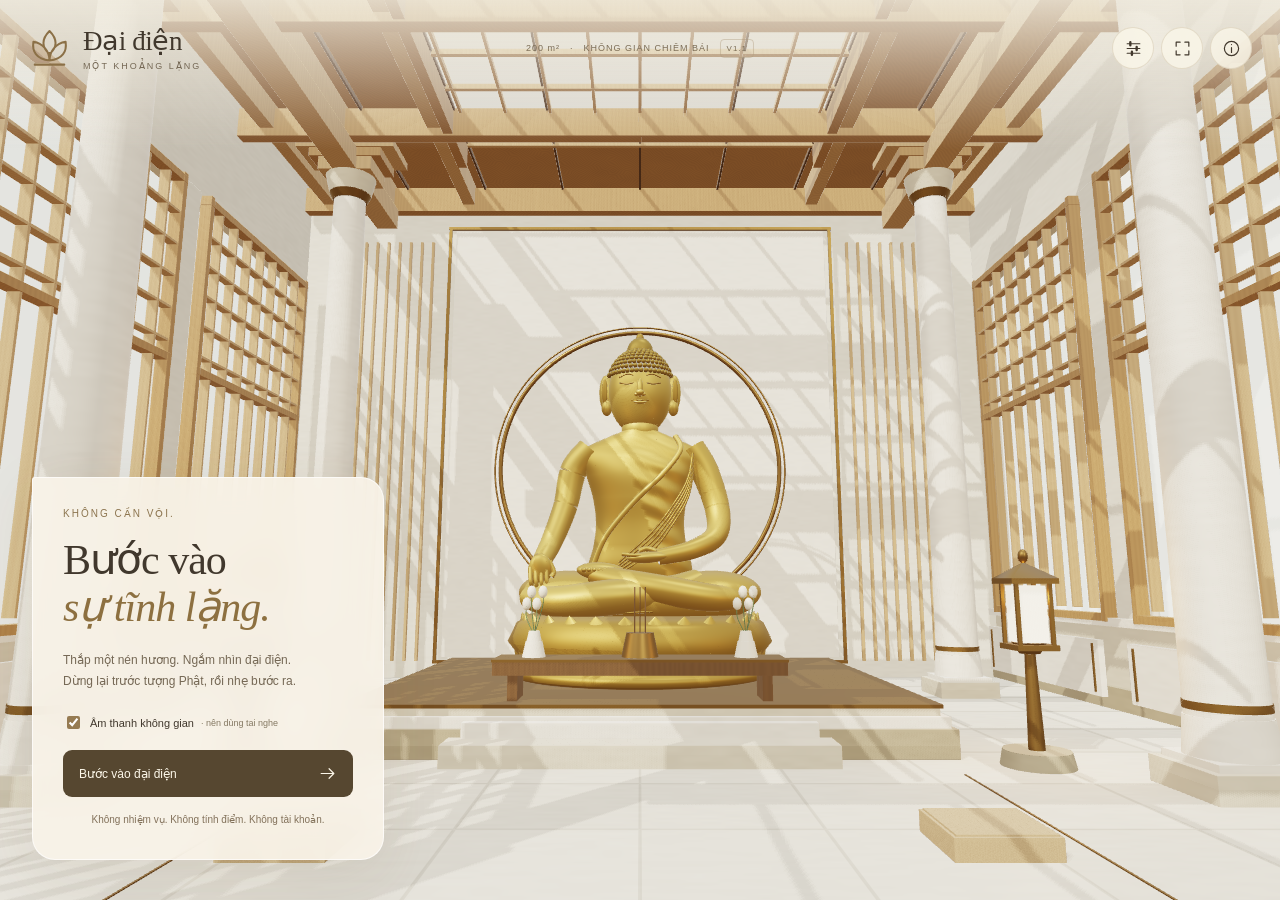
==== commit 2d8273b1: "feat: add contemplative temple visit v1.1 - Add enter, incense offering, quiet contemplation and lea" ====
--- a/index.html
+++ b/index.html
@@ -1,704 +1,99 @@
 <!doctype html>
 <html lang="vi">
 <head>
-<meta charset="utf-8"><meta name="viewport" content="width=device-width,initial-scale=1,viewport-fit=cover">
-<meta name="theme-color" content="#f0ebdf"><meta name="description" content="Đại điện 3D 200 m²: đi lại, nhìn quanh và chiêm ngưỡng tạo hình sơ bộ tượng Phật Thích Ca. Bản V1 chạy hoàn toàn trên trình duyệt.">
-<title>Đại điện — Một khoảng lặng · V1</title>
-<link rel="icon" href="data:image/svg+xml,%3Csvg xmlns='http://www.w3.org/2000/svg' viewBox='0 0 48 48'%3E%3Crect width='48' height='48' rx='13' fill='%23eee7d8'/%3E%3Cpath d='M24 34C12 33 8 25 9 16c9 1 15 8 15 18zm0 0c12-1 16-9 15-18-9 1-15 8-15 18zm0-5c-8-7-7-15 0-22 7 7 8 15 0 22z' fill='none' stroke='%23998153' stroke-width='2'/%3E%3C/svg%3E">
-<style>:root{--ink:#3a352c;--muted:#82786a;--gold:#9b7b48;--paper:#f5f1e8;--line:rgba(99,81,53,.15);--shadow:0 16px 60px rgba(61,45,20,.10);font-family:Inter,-apple-system,BlinkMacSystemFont,'Segoe UI',Arial,sans-serif;color:var(--ink);font-size:14px;color-scheme:light}
-*{box-sizing:border-box}html,body{width:100%;height:100%;margin:0;overflow:hidden;background:#e8e1d4}body{overscroll-behavior:none}button,input,select{font:inherit}button{cursor:pointer;color:inherit;border:0;-webkit-tap-highlight-color:transparent}button:focus-visible,a:focus-visible,input:focus-visible,select:focus-visible{outline:2px solid #8d733f;outline-offset:4px}button:disabled{cursor:wait;opacity:.55}button svg{pointer-events:none}svg{display:block}button:active{transform:translateY(1px)}[hidden]{display:none!important}
-#scene{display:block;position:fixed;inset:0;width:100%;height:100%;touch-action:none;outline:none}#topwash{position:fixed;inset:0 0 auto;height:170px;pointer-events:none;background:linear-gradient(180deg,rgba(242,238,229,.88),rgba(242,238,229,.3) 55%,transparent)}#bottomwash{position:fixed;inset:auto 0 0;height:150px;pointer-events:none;background:linear-gradient(0deg,rgba(43,36,25,.12),transparent)}
-.header{position:fixed;top:32px;left:36px;right:36px;display:flex;justify-content:space-between;align-items:flex-start;gap:20px;pointer-events:none}.brand{display:flex;gap:13px;align-items:center;pointer-events:auto}.brand-mark{width:46px;height:46px;border:1px solid rgba(112,90,53,.32);border-radius:50%;display:grid;place-items:center;background:rgba(248,245,238,.55)}.brand-mark svg{width:27px;height:27px;color:#8a6e43}.brand-title{font-family:Georgia,'Times New Roman',serif;font-size:26px;letter-spacing:-.55px;line-height:1.1}.brand-sub{font-size:9px;text-transform:uppercase;letter-spacing:2px;color:#7a715f;margin-top:6px}.header-tools{display:flex;gap:8px;pointer-events:auto}.icon-btn{width:42px;height:42px;display:grid;place-items:center;border-radius:50%;background:rgba(248,245,239,.74);border:1px solid rgba(128,109,77,.2);backdrop-filter:blur(15px);transition:background .2s}.icon-btn:hover{background:#fffdf6}.icon-btn svg{width:18px;height:18px;stroke-width:1.5}.head-meta{position:absolute;left:50%;transform:translateX(-50%);top:9px;display:flex;align-items:center;gap:10px;font-size:10px;color:#7f745e;letter-spacing:1px}.head-meta .dot{width:3px;height:3px;border-radius:50%;background:#ad9977}.version{padding:4px 7px;border:1px solid rgba(140,113,71,.26);border-radius:4px;font-size:9px;letter-spacing:1.4px}
-.welcome{position:fixed;left:38px;bottom:132px;width:320px;padding:26px 28px 25px;background:rgba(248,245,237,.88);border:1px solid rgba(255,255,255,.8);box-shadow:var(--shadow);border-radius:3px 22px 22px 22px;backdrop-filter:blur(20px);transition:opacity .25s,transform .25s}.eyebrow{font-size:9px;font-weight:600;letter-spacing:2.1px;text-transform:uppercase;color:#998258}.welcome h1{font-family:Georgia,'Times New Roman',serif;font-size:38px;font-weight:400;line-height:1.12;letter-spacing:-1px;margin:15px 0 13px}.welcome h1 em{font-weight:400;color:#927444}.welcome p{color:#827767;font-size:12px;line-height:1.8;margin:0 0 22px}.primary{width:100%;padding:14px 15px;border-radius:9px;display:flex;justify-content:space-between;align-items:center;background:#514632;color:#faf7ee;font-size:12px;box-shadow:0 4px 12px #67543220}.primary:hover{background:#675437}.primary svg{height:16px;width:16px}.welcome-foot{display:flex;align-items:center;justify-content:center;gap:5px;color:#998b74;font-size:9px;letter-spacing:.1px;margin-top:13px}.welcome-foot i{width:4px;height:4px;border-radius:50%;background:#ac9270}
-.dock{position:fixed;bottom:30px;left:50%;transform:translateX(-50%);display:flex;align-items:center;padding:7px;gap:2px;border-radius:15px;background:rgba(248,246,239,.92);border:1px solid rgba(255,255,255,.9);box-shadow:0 6px 40px rgba(44,35,18,.12);backdrop-filter:blur(22px);white-space:nowrap}.dock button{display:flex;gap:8px;align-items:center;justify-content:center;background:transparent;padding:11px 15px;border-radius:9px;font-size:11px;color:#746a58;min-height:40px}.dock button:hover{background:#eae3d6}.dock button.active{background:#e8e0d0;color:#4d422e}.dock svg{width:17px;height:17px;stroke-width:1.5}.dock .divider{width:1px;height:24px;background:#82725925;margin:0 4px}.dock .photo-label{font-size:8px;border:1px solid #9b8b7050;padding:2px 3px;border-radius:3px;line-height:1}.hint{position:fixed;bottom:104px;left:50%;transform:translateX(-50%);white-space:nowrap;display:flex;align-items:center;gap:6px;font-size:10px;color:#6c614e;background:rgba(248,245,237,.84);padding:8px 13px;border:1px solid rgba(255,255,255,.7);border-radius:7px;backdrop-filter:blur(8px)}kbd{font-family:inherit;font-size:9px;border:1px solid #b4a78e88;border-radius:3px;padding:2px 4px;line-height:1;color:#6e624d;background:#fcfaf355}.hint b{font-weight:500;margin-right:5px}.crosshair{position:fixed;top:50%;left:50%;width:5px;height:5px;border:1px solid rgba(255,255,255,.9);border-radius:50%;transform:translate(-50%,-50%);pointer-events:none;box-shadow:0 0 0 1px rgba(66,48,24,.28);display:none}body.locked .crosshair{display:block}
-.map-wrap{position:fixed;right:36px;bottom:126px;width:162px;background:rgba(248,245,237,.78);border:1px solid rgba(255,255,255,.8);border-radius:13px;backdrop-filter:blur(14px);padding:13px 15px 11px;box-shadow:var(--shadow)}.map-head{display:flex;justify-content:space-between;align-items:center;font-size:8px;color:#93816a;letter-spacing:1.4px;text-transform:uppercase;cursor:pointer}.map-head button{width:20px;height:20px;background:transparent;color:#8c7b62;padding:3px}.map-head svg{width:13px;height:13px}.minimap{width:130px;height:155px;display:block;margin:3px auto 0}.map-footer{font-size:8px;text-align:center;letter-spacing:.7px;color:#91826b;margin-top:5px}.map-wrap.collapsed .minimap,.map-wrap.collapsed .map-footer{display:none}.map-wrap.collapsed{padding-bottom:13px}.status{position:fixed;bottom:31px;left:38px;color:#675d4c;font-size:9px;line-height:1.9;letter-spacing:.3px;max-width:190px}.status .status-top{display:flex;align-items:center;gap:7px;color:#63533a}.status .status-led{height:4px;width:4px;border-radius:50%;background:#99825c}.status .subtle{opacity:.66}.build-label{position:fixed;right:36px;bottom:36px;font-size:9px;color:#71634e;line-height:1.8;text-align:right}.build-label strong{font-weight:500;letter-spacing:.5px}.build-label span{opacity:.65;font-size:8px}
-.panel{position:fixed;right:36px;top:89px;width:334px;max-height:calc(100dvh - 190px);overflow:auto;border-radius:16px;background:rgba(249,246,239,.97);border:1px solid rgba(255,255,255,.85);box-shadow:var(--shadow);backdrop-filter:blur(25px);padding:22px;z-index:10}.panel-head{display:flex;align-items:center;justify-content:space-between;margin-bottom:22px}.panel-head h2{font-family:Georgia,'Times New Roman',serif;font-size:24px;font-weight:400;margin:0}.close{background:transparent;font-size:22px;color:#897b63;padding:0 3px;line-height:1}.field{margin-bottom:21px}.field:last-child{margin-bottom:0}.field-title{display:flex;justify-content:space-between;font-size:11px;margin:0 0 10px;font-weight:500}.field-title output{color:#948164;font-weight:400}.field small,.panel-note{display:block;color:#8d816d;font-size:10px;line-height:1.65;margin-top:8px}.segmented{display:flex;border-radius:8px;background:#e9e2d6;padding:3px;gap:2px}.segmented button{padding:9px 5px;flex:1;background:transparent;font-size:10px;border-radius:5px;color:#8a7b62}.segmented button.selected{background:#faf8f1;color:#615035;box-shadow:0 1px 5px #60431d15}.field select{width:100%;background:#f0eadd;color:#62553e;border:1px solid #cabea744;border-radius:7px;padding:9px}.field input[type=range]{width:100%;accent-color:#967849;height:3px;cursor:pointer}.field label.check{display:flex;align-items:center;gap:8px;color:#716249;font-size:11px;margin:11px 0}.field input[type=checkbox]{accent-color:#967849}.panel-note{border-top:1px solid var(--line);padding-top:13px}.info-copy{font-size:12px;line-height:1.85;color:#796d58}.info-copy p{margin:0 0 16px}.info-grid{display:grid;grid-template-columns:1fr 1fr;gap:12px;margin:18px 0}.info-grid div{padding:12px;background:#eee8dc;border-radius:7px}.info-grid b{font-weight:500;color:#625038;font-size:14px;display:block;margin-bottom:4px}.info-grid span{font-size:9px;color:#948269}.keys-list{display:grid;grid-template-columns:105px 1fr;gap:11px;font-size:11px;color:#7c705a}.keys-list div{align-self:center}.keys-list kbd{font-size:10px}
-#toast{position:fixed;top:101px;left:50%;transform:translateX(-50%) translateY(-6px);padding:11px 18px;background:rgba(58,49,33,.93);color:#f8f2e4;font-size:11px;line-height:1.5;border-radius:8px;max-width:min(550px,calc(100% - 32px));opacity:0;pointer-events:none;transition:opacity .2s,transform .2s;z-index:30;text-align:center}#toast.show{opacity:1;transform:translateX(-50%) translateY(0)}.splash{position:fixed;inset:0;background:#ece6da;z-index:100;display:flex;align-items:center;justify-content:center;flex-direction:column;text-align:center;padding:30px}.splash-icon{height:44px;width:44px;color:#a68b5d;margin-bottom:22px}.splash h2{font-family:Georgia,serif;font-size:30px;font-weight:400;margin:0 0 10px;color:#625135}.splash p{font-size:12px;line-height:1.8;color:#918067;max-width:420px;margin:0}.loader-line{height:2px;width:100px;background:#c6b38d55;margin-top:24px;overflow:hidden}.loader-line:after{content:'';display:block;width:45%;height:100%;background:#9b8256;animation:loading 1.3s ease-in-out infinite}.reload{margin-top:20px;width:180px}.fade{position:fixed;inset:0;background:#ede7d8;opacity:0;pointer-events:none;transition:opacity .13s;z-index:20}.fade.on{opacity:1}.unhide{position:fixed;right:20px;top:20px;padding:8px 13px;border-radius:8px;background:#faf8efdd;color:#897453;font-size:10px;z-index:20;display:none}.ui-hidden .interface{visibility:hidden}.ui-hidden .unhide{display:block}.ui-hidden #topwash,.ui-hidden #bottomwash{display:none}.near-label{position:fixed;top:100px;left:36px;max-width:290px;background:#f7f2e6c9;border:1px solid #ffffff88;padding:13px 16px;border-radius:8px;font-size:11px;color:#7d6844;line-height:1.6;backdrop-filter:blur(10px);pointer-events:none}.near-label strong{display:block;font-weight:500}.near-label span{font-size:9px;color:#93846f}
-.touchpad{position:fixed;left:max(25px,env(safe-area-inset-left));bottom:128px;width:104px;height:104px;border:1px solid #fbf8ee88;background:#f6f0df30;backdrop-filter:blur(5px);border-radius:50%;touch-action:none;display:none;z-index:4}.touchpad:before,.touchpad:after{content:'';position:absolute;background:#ffffff66}.touchpad:before{width:1px;height:64px;left:51px;top:20px}.touchpad:after{width:64px;height:1px;top:51px;left:20px}.stick{position:absolute;left:32px;top:32px;width:38px;height:38px;border-radius:50%;background:#f8f4e8bd;border:1px solid #fff9;box-shadow:0 3px 12px #5d4c3220;pointer-events:none}.touch-label{position:absolute;bottom:-23px;width:100%;text-align:center;font-size:8px;letter-spacing:1px;color:#6e624f}.touch-look-hint{display:none;position:fixed;right:30px;bottom:165px;width:100px;text-align:center;font-size:9px;color:#7d705b;pointer-events:none;line-height:1.8;background:#f9f4e75e;padding:8px;border-radius:7px}.touch-controls .touchpad,.touch-controls .touch-look-hint{display:block}body:not(.started) .touchpad,body:not(.started) .touch-look-hint{display:none}
-@keyframes loading{from{transform:translateX(-100%)}to{transform:translateX(320%)}}
-@media(min-width:1600px){.welcome{bottom:148px;width:338px;padding:30px}.welcome h1{font-size:42px}.map-wrap{bottom:142px}}
-@media(max-width:1050px){.head-meta{display:none}.header{left:25px;right:25px;top:25px}.welcome{left:25px;width:290px;padding:24px;bottom:123px}.welcome h1{font-size:34px}.map-wrap{right:25px;width:145px;padding:11px 8px;bottom:125px}.map-head{padding:0 7px}.dock button{padding:11px 12px}.status{left:25px;bottom:20px}.build-label{right:25px;bottom:20px}.dock{bottom:28px}.hint{bottom:99px}.panel{right:25px;top:80px}}
-@media(max-width:720px){.header{top:max(18px,env(safe-area-inset-top));left:18px;right:18px}.brand-mark{width:36px;height:36px}.brand-mark svg{width:22px;height:22px}.brand{gap:9px}.brand-title{font-size:22px}.brand-sub{font-size:7px;letter-spacing:1.2px;margin-top:4px}.icon-btn{width:35px;height:35px}.header-tools{gap:5px}.header-tools button:nth-child(3){display:none}.header-tools svg{width:16px;height:16px}.welcome{left:18px;right:18px;bottom:115px;width:auto;max-width:320px;padding:22px}.welcome h1{font-size:33px;margin:11px 0}.welcome p{font-size:11px;margin-bottom:16px}.welcome-foot{margin-top:10px}.map-wrap{right:18px;bottom:111px;width:118px;padding:9px 5px}.minimap{width:105px;height:125px}.map-head{font-size:7px;letter-spacing:.8px}.map-footer{font-size:7px}.dock{bottom:max(22px,env(safe-area-inset-bottom));width:calc(100% - 28px);max-width:465px;justify-content:space-between;gap:0;padding:6px;border-radius:13px}.dock button{padding:8px 9px;font-size:9px;flex-direction:column;gap:5px;flex:1;min-width:0;min-height:47px}.dock button svg{width:18px;height:18px}.dock .divider{margin:0 2px}.dock .photo-label{display:none}.status{left:18px;bottom:4px;font-size:7px;line-height:1.5;max-width:none}.status .subtle{display:none}.build-label{right:18px;bottom:4px;font-size:7px}.build-label span{display:none}.hint{bottom:92px;font-size:9px;padding:6px 9px;gap:4px;max-width:calc(100vw - 24px);white-space:normal;text-align:center}.hint kbd{font-size:8px}.hint.desktop-hint{display:none}.panel{right:12px;left:12px;top:70px;width:auto;max-width:360px;margin-left:auto;max-height:calc(100dvh - 158px);padding:20px}.panel-head{margin-bottom:19px}.near-label{top:76px;left:18px;max-width:240px;font-size:10px;padding:9px 13px}.touch-controls .map-wrap{bottom:265px}.touch-controls .hint{display:none}.touchpad{bottom:136px}.touch-look-hint{bottom:158px}.eyebrow{font-size:8px;letter-spacing:1.4px}#toast{top:77px;font-size:10px}body:not(.started) .map-wrap{display:none}}
-@media(max-height:550px) and (orientation:landscape){.header{top:14px;left:18px;right:18px}.brand-title{font-size:20px}.brand-mark{width:34px;height:34px}.brand-sub{font-size:7px}.welcome{bottom:94px;padding:18px;width:270px;left:18px}.welcome h1{font-size:28px;margin:9px 0}.welcome p{font-size:10px;margin-bottom:11px}.welcome-foot{display:none}.welcome .primary{padding:11px}.map-wrap{bottom:94px;right:18px;width:114px;padding:9px 4px}.minimap{width:100px;height:117px}.map-footer{display:none}.dock{bottom:17px;width:auto;min-width:400px}.dock button{padding:8px 11px;flex-direction:row;min-height:34px}.hint{bottom:79px}.status{bottom:14px}.build-label{bottom:14px}.panel{top:64px;max-height:calc(100dvh - 130px)}.touch-controls .map-wrap{display:none}.touchpad{bottom:92px;width:92px;height:92px}.touchpad:before{left:45px;top:14px}.touchpad:after{left:14px;top:45px}.stick{left:26px;top:26px}.touch-look-hint{bottom:125px}.near-label{top:66px}}
-@media(prefers-reduced-motion:reduce){*,*:before,*:after{transition:none!important;animation:none!important}.loader-line:after{transform:none;width:100%}}
-
-.touch-controls .desktop-hint{display:none!important}
-@media(max-width:720px){.touch-controls .map-wrap.collapsed{bottom:105px;right:18px}}
-@media(max-height:550px) and (orientation:landscape){.status,.build-label{display:none}}
-</style>
+<meta charset="utf-8">
+<meta name="viewport" content="width=device-width,initial-scale=1,viewport-fit=cover">
+<meta name="theme-color" content="#ede7db">
+<meta name="description" content="Một khoảng lặng trong đại điện 3D: bước vào, thắp hương tượng trưng, ngắm cảnh, chiêm bái và rời đi. Không nhiệm vụ, không tính điểm.">
+<title>Đại điện — Một khoảng lặng · V1.1</title>
+<link rel="icon" href="data:image/svg+xml,%3Csvg xmlns='http://www.w3.org/2000/svg' viewBox='0 0 32 32'%3E%3Crect width='32' height='32' rx='8' fill='%23ede7db'/%3E%3Cpath d='M16 25C7 24 3 18 4 11c7 1 12 7 12 14zm0 0c9-1 13-7 12-14-7 1-12 7-12 14zm0-5c-6-5-5-11 0-17 5 6 6 12 0 17z' fill='none' stroke='%23947a50'/%3E%3C/svg%3E">
+<link rel="stylesheet" href="src/style.css">
 </head>
 <body>
-<svg style="position:absolute;width:0;height:0;overflow:hidden" xmlns="http://www.w3.org/2000/svg" aria-hidden="true"><defs>
-<symbol id="lotus" viewBox="0 0 32 32"><g fill="none" stroke="currentColor" stroke-width="1.3" stroke-linecap="round" stroke-linejoin="round"><path d="M16 24C6 23 3 17 4 10c7 1 12 7 12 14Zm0 0c10-1 13-7 12-14-7 1-12 7-12 14Zm0-4c-6-5-6-11 0-17 6 6 6 12 0 17Z"/><path d="M5 27c7 3 15 3 22 0"/></g></symbol>
-<symbol id="settings" viewBox="0 0 24 24"><g fill="none" stroke="currentColor" stroke-linecap="round"><path d="M4 6h16M4 12h16M4 18h16"/><circle cx="8" cy="6" r="2" fill="#f5f1e8"/><circle cx="16" cy="12" r="2" fill="#f5f1e8"/><circle cx="10" cy="18" r="2" fill="#f5f1e8"/></g></symbol>
-<symbol id="bell" viewBox="0 0 24 24"><g fill="none" stroke="currentColor" stroke-linecap="round" stroke-linejoin="round"><path d="M6 16c1-1 1-2 1-5a5 5 0 0 1 10 0c0 3 0 4 1 5l1 2H5Z"/><path d="M10 21h4M12 3V2"/></g></symbol>
-<symbol id="full" viewBox="0 0 24 24"><path d="M4 9V4h5m6 0h5v5m0 6v5h-5m-6 0H4v-5" fill="none" stroke="currentColor" stroke-linecap="round" stroke-linejoin="round"/></symbol>
-<symbol id="info" viewBox="0 0 24 24"><g fill="none" stroke="currentColor" stroke-linecap="round"><circle cx="12" cy="12" r="9"/><path d="M12 11v6M12 7v.1"/></g></symbol>
-<symbol id="walk" viewBox="0 0 24 24"><g fill="none" stroke="currentColor" stroke-linecap="round" stroke-linejoin="round"><circle cx="14" cy="4" r="2"/><path d="m7 10 4-3 4 1 1 5 4 1M11 8l-1 7-4 6m5-7 4 3 1 4M7 10l-2 3"/></g></symbol>
-<symbol id="eye" viewBox="0 0 24 24"><g fill="none" stroke="currentColor" stroke-linecap="round" stroke-linejoin="round"><path d="M2 12s4-7 10-7 10 7 10 7-4 7-10 7S2 12 2 12Z"/><circle cx="12" cy="12" r="3"/></g></symbol>
-<symbol id="back" viewBox="0 0 24 24"><g fill="none" stroke="currentColor" stroke-linecap="round" stroke-linejoin="round"><path d="M7 5 3 9l4 4M3 9h10a6 6 0 0 1 0 12M17 3l4 4-4 4"/></g></symbol>
-<symbol id="door" viewBox="0 0 24 24"><g fill="none" stroke="currentColor" stroke-linecap="round" stroke-linejoin="round"><path d="M5 21V3h14v18M3 21h18M9 21V5l8-2v18"/><path d="M13 12v2"/></g></symbol>
-<symbol id="camera" viewBox="0 0 24 24"><g fill="none" stroke="currentColor" stroke-linecap="round" stroke-linejoin="round"><path d="m8 5 1-2h6l1 2h4a2 2 0 0 1 2 2v12a2 2 0 0 1-2 2H4a2 2 0 0 1-2-2V7a2 2 0 0 1 2-2Z"/><circle cx="12" cy="12" r="4"/></g></symbol>
-<symbol id="arrow" viewBox="0 0 24 24"><path d="M4 12h16m-6-6 6 6-6 6" fill="none" stroke="currentColor" stroke-width="1.6" stroke-linecap="round" stroke-linejoin="round"/></symbol>
-<symbol id="minus" viewBox="0 0 24 24"><path d="M5 12h14" fill="none" stroke="currentColor" stroke-width="1.6" stroke-linecap="round"/></symbol>
+<svg class="symbols" xmlns="http://www.w3.org/2000/svg" aria-hidden="true"><defs>
+<symbol id="lotus" viewBox="0 0 32 32"><path d="M16 25C6 24 3 18 4 11c7 1 12 7 12 14Zm0 0c10-1 13-7 12-14-7 1-12 7-12 14Zm0-5c-6-5-6-11 0-17 6 6 6 12 0 17ZM5 28h22"/></symbol>
+<symbol id="settings" viewBox="0 0 24 24"><path d="M4 6h16M4 12h16M4 18h16"/><path d="M8 4v4m8 2v4m-6 2v4" stroke-width="3"/></symbol>
+<symbol id="bell" viewBox="0 0 24 24"><path d="M5 18h14l-2-4V9a5 5 0 0 0-10 0v5Zm5 3h4M12 2v2"/></symbol>
+<symbol id="full" viewBox="0 0 24 24"><path d="M4 9V4h5m6 0h5v5m0 6v5h-5m-6 0H4v-5"/></symbol>
+<symbol id="info" viewBox="0 0 24 24"><circle cx="12" cy="12" r="9"/><path d="M12 11v6m0-10v.1"/></symbol>
+<symbol id="walk" viewBox="0 0 24 24"><circle cx="14" cy="4" r="2"/><path d="m7 10 4-3 4 1 1 5 4 1M11 8l-1 7-4 6m5-7 4 3 1 4M7 10l-2 3"/></symbol>
+<symbol id="eye" viewBox="0 0 24 24"><path d="M2 12s4-7 10-7 10 7 10 7-4 7-10 7S2 12 2 12Z"/><circle cx="12" cy="12" r="3"/></symbol>
+<symbol id="back" viewBox="0 0 24 24"><path d="m7 5-4 4 4 4M3 9h10a6 6 0 0 1 0 12M17 3l4 4-4 4"/></symbol>
+<symbol id="door" viewBox="0 0 24 24"><path d="M5 21V3h14v18M3 21h18M9 21V5l8-2v18m-4-9v2"/></symbol>
+<symbol id="camera" viewBox="0 0 24 24"><path d="m8 5 1-2h6l1 2h4v16H4V5Z"/><circle cx="12" cy="12" r="4"/></symbol>
+<symbol id="arrow" viewBox="0 0 24 24"><path d="M4 12h16m-6-6 6 6-6 6"/></symbol>
+<symbol id="incense" viewBox="0 0 24 24"><path d="M12 17V9m-6 8h12l-2 4H8Zm6-15c-4 3 4 3 0 6"/></symbol>
 </defs></svg>
-<canvas id="scene" tabindex="0" aria-label="Đại điện 3D. Dùng WASD để di chuyển và kéo chuột để nhìn quanh. Có nút chuyển nhanh đến các vị trí ở dưới."></canvas>
-<div id="topwash"></div><div id="bottomwash"></div>
-<header class="header interface"><div class="brand"><div class="brand-mark"><svg><use href="#lotus"/></svg></div><div><div class="brand-title">Đại điện</div><div class="brand-sub">Không gian chiêm bái</div></div></div><div class="head-meta"><span>200 m²</span><i class="dot"></i><span>KHÔNG GIAN 3D</span><span class="version">V1.0</span></div><div class="header-tools"><button id="bellBtn" class="icon-btn" title="Thỉnh một tiếng chuông · B" aria-label="Thỉnh một tiếng chuông"><svg><use href="#bell"/></svg></button><button id="settingsBtn" class="icon-btn" title="Cài đặt hình ảnh" aria-label="Cài đặt hình ảnh" aria-expanded="false"><svg><use href="#settings"/></svg></button><button id="fullscreenBtn" class="icon-btn" title="Toàn màn hình" aria-label="Toàn màn hình"><svg><use href="#full"/></svg></button><button id="infoBtn" class="icon-btn" title="Thông tin và hướng dẫn" aria-label="Thông tin và hướng dẫn" aria-expanded="false"><svg><use href="#info"/></svg></button></div></header>
-<section id="welcome" class="welcome interface"><div class="eyebrow">Một nơi để chậm lại</div><h1>Bước vào<br><em>sự tĩnh lặng.</em></h1><p>Tự do đi lại trong đại điện.<br>Nhìn quanh và dừng lại trước tượng Phật.</p><button id="startBtn" class="primary"><span>Bắt đầu tham quan</span><svg><use href="#arrow"/></svg></button><div class="welcome-foot"><i></i> Góc nhìn thứ nhất &nbsp;·&nbsp; Không cần cài đặt</div></section>
-<div id="hint" class="hint desktop-hint interface" hidden><kbd>W A S D</kbd><b>di chuyển</b><span>· Kéo chuột để nhìn</span><span>·</span><kbd>Esc</kbd><span>thả chuột</span></div>
-<nav class="dock interface" aria-label="Điều hướng tham quan"><button id="walkBtn" class="active" title="Đi lại tự do"><svg><use href="#walk"/></svg><span>Tự do</span></button><button id="contemplateBtn" title="Đứng trước tượng Phật"><svg><use href="#eye"/></svg><span>Chiêm bái</span></button><button id="rearBtn" title="Đi tới lối phía sau tượng"><svg><use href="#back"/></svg><span>Vòng tượng</span></button><button id="homeBtn" title="Trở lại cửa vào · R"><svg><use href="#door"/></svg><span>Cửa vào</span></button><div class="divider"></div><button id="photoBtn" title="Lưu ảnh 3840 × 2160, không có giao diện · P"><svg><use href="#camera"/></svg><span>Chụp ảnh</span><span class="photo-label">4K</span></button></nav>
-<aside id="mapWrap" class="map-wrap interface"><div class="map-head" id="mapHead"><span>Mặt bằng</span><button id="mapToggle" aria-label="Thu gọn bản đồ" aria-expanded="true"><svg><use href="#minus"/></svg></button></div><canvas id="minimap" class="minimap" width="260" height="310" aria-label="Bản đồ vị trí trong đại điện"></canvas><div class="map-footer">12,5 × 16 m</div></aside>
-<div class="status interface"><div class="status-top"><span class="status-led"></span><span id="locationLabel">Lối vào đại điện</span></div><div class="subtle" id="resolutionLabel">Đang khởi tạo…</div></div><div class="build-label interface"><strong>Bản thử nghiệm không gian</strong><br><span>Tượng Phật: tạo hình sơ bộ</span></div>
-<div id="nearLabel" class="near-label interface" hidden><strong>Tượng Phật Thích Ca</strong><span>Mô hình sơ bộ · chưa phải bản điêu khắc hoàn thiện</span></div>
-<div class="crosshair"></div><div id="touchpad" class="touchpad interface" role="region" aria-label="Cần điều khiển di chuyển"><div id="stick" class="stick"></div><span class="touch-label">DI CHUYỂN</span></div><div class="touch-look-hint interface">Vuốt bên phải<br>để nhìn quanh</div>
-<section id="settingsPanel" class="panel interface" role="dialog" aria-label="Cài đặt hình ảnh" hidden><div class="panel-head"><h2>Hình ảnh</h2><button class="close" data-close aria-label="Đóng cài đặt">×</button></div><div class="field"><div class="field-title">Độ phân giải</div><div class="segmented" id="qualityGroup"><button data-quality="low">Nhẹ</button><button data-quality="balanced" class="selected">Cân bằng</button><button data-quality="sharp">Sắc nét</button><button data-quality="ultra">4K</button></div><small id="qualityDetail">Tự điều chỉnh theo kích thước cửa sổ.</small></div><div class="field"><label class="field-title" for="lightSelect">Ánh sáng</label><select id="lightSelect"><option value="day">Ban ngày · tự nhiên</option><option value="warm">Chiều ấm · dịu nhẹ</option></select></div><div class="field"><label class="field-title" for="fov"><span>Góc nhìn</span><output id="fovOut">62°</output></label><input type="range" id="fov" min="45" max="85" step="1" value="62"><small>Góc vừa phải giữ tỷ lệ không gian tự nhiên hơn.</small></div><div class="field"><label class="field-title" for="sensitivity"><span>Độ nhạy chuột / cảm ứng</span><output id="sensitivityOut">1,0×</output></label><input type="range" id="sensitivity" min="0.4" max="1.8" step="0.1" value="1"><label class="check"><input type="checkbox" id="shadowToggle" checked> Bóng đổ</label><label class="check"><input type="checkbox" id="touchToggle"> Hiện cần điều khiển cảm ứng</label></div><div class="panel-note">4K là độ phân giải khung hình, không phải cam kết mô hình hay vật liệu đã đạt độ chân thực như ảnh. Khi máy chậm, chọn “Cân bằng” hoặc “Nhẹ”.</div></section>
-<section id="infoPanel" class="panel interface" role="dialog" aria-label="Thông tin đại điện" hidden><div class="panel-head"><h2>Về đại điện</h2><button class="close" data-close aria-label="Đóng thông tin">×</button></div><div class="info-copy"><p>Một không gian 3D nhỏ, yên tĩnh. Không nhiệm vụ, không tính điểm. Bạn có thể đi phía trước, hai bên và vòng ra phía sau tượng.</p><div class="info-grid"><div><b>200 m²</b><span>Diện tích sàn</span></div><div><b>9 m</b><span>Chiều cao trần</span></div><div><b>6 × 5 m</b><span>Khu vực bệ tượng</span></div><div><b>1,65 m</b><span>Độ cao tầm mắt</span></div></div><p><strong>V1 là bản thử nghiệm bố cục.</strong> Tượng được dựng bằng hình học 3D đơn giản để kiểm tra tỷ lệ; chưa thay thế mô hình điêu khắc được kiểm duyệt về tạo hình.</p></div><div class="keys-list"><div><kbd>W A S D</kbd> / <kbd>↑ ↓ ← →</kbd></div><div>Di chuyển</div><div><kbd>Chuột</kbd></div><div>Kéo để nhìn; “Tự do” để khóa chuột</div><div><kbd>Esc</kbd></div><div>Thả chuột / đóng bảng</div><div><kbd>R</kbd> / <kbd>P</kbd></div><div>Về cửa / chụp ảnh 4K</div><div><kbd>H</kbd> / <kbd>B</kbd></div><div>Ẩn giao diện / tiếng chuông</div></div><div class="panel-note">Trên điện thoại: cần điều khiển bên trái để đi, vuốt bên phải để nhìn. Không leo lên bệ thờ. Không có dữ liệu được gửi ra ngoài; mọi nội dung nằm trong file này.</div></section>
-<div id="toast" role="status" aria-live="polite"></div><button class="unhide" id="unhideBtn">H · Hiện giao diện</button><div class="fade" id="fade"></div>
-<div id="splash" class="splash"><svg class="splash-icon"><use href="#lotus"/></svg><h2 id="splashTitle">Đang mở đại điện</h2><p id="splashMessage">Dựng không gian, vật liệu và ánh sáng…</p><div id="loaderLine" class="loader-line"></div><button id="reloadBtn" class="primary reload" hidden>Tải lại trang</button></div>
-<noscript><div class="splash"><h2>Cần bật JavaScript</h2><p>Bản tham quan 3D cần JavaScript và WebGL 2 để hoạt động.</p></div></noscript>
-<script>/* Dai Dien V1 — minimal, dependency-free WebGL2 renderer.
-   Units are metres. World axes: +Y up, +Z towards the entrance.
-   Static geometry is merged into a small number of indexed GPU batches. */
-'use strict';
-const G = (() => {
-  const V = {
-    add: (a,b) => a.map((x,i)=>x+b[i]), sub: (a,b)=>a.map((x,i)=>x-b[i]),
-    mul: (a,s)=>a.map(x=>x*s), dot: (a,b)=>a.reduce((s,x,i)=>s+x*b[i],0),
-    cross:(a,b)=>[a[1]*b[2]-a[2]*b[1],a[2]*b[0]-a[0]*b[2],a[0]*b[1]-a[1]*b[0]],
-    norm:a=>{const l=Math.hypot(...a)||1;return a.map(x=>x/l);},
-    mix:(a,b,t)=>a.map((x,i)=>x+(b[i]-x)*t),
-  };
-  const M = {
-    multiply(a,b){const r=new Float32Array(16);for(let c=0;c<4;c++)for(let row=0;row<4;row++)for(let k=0;k<4;k++)r[c*4+row]+=a[k*4+row]*b[c*4+k];return r;},
-    perspective(fov,aspect,n,f){const t=1/Math.tan(fov/2);return new Float32Array([t/aspect,0,0,0,0,t,0,0,0,0,(f+n)/(n-f),-1,0,0,2*f*n/(n-f),0]);},
-    ortho(l,r,b,t,n,f){return new Float32Array([2/(r-l),0,0,0,0,2/(t-b),0,0,0,0,-2/(f-n),0,-(r+l)/(r-l),-(t+b)/(t-b),-(f+n)/(f-n),1]);},
-    lookAt(eye,target,up=[0,1,0]){const z=V.norm(V.sub(eye,target)),x=V.norm(V.cross(up,z)),y=V.cross(z,x);return new Float32Array([x[0],y[0],z[0],0,x[1],y[1],z[1],0,x[2],y[2],z[2],0,-V.dot(x,eye),-V.dot(y,eye),-V.dot(z,eye),1]);}
-  };
-  const color = hex => [16,8,0].map(s => (((typeof hex==='string'?parseInt(hex.replace('#',''),16):hex)>>s)&255)/255);
-  const mat = (hex,rough=.65,metal=0,type=0,emission=0) => ({color:color(hex),params:[rough,metal,type,emission]});
-  const cube = (()=>{
-    const p=[],n=[],idx=[];
-    const faces=[[[1,0,0],[[.5,-.5,-.5],[.5,.5,-.5],[.5,.5,.5],[.5,-.5,.5]]],[[-1,0,0],[[-.5,-.5,.5],[-.5,.5,.5],[-.5,.5,-.5],[-.5,-.5,-.5]]],[[0,1,0],[[-.5,.5,-.5],[-.5,.5,.5],[.5,.5,.5],[.5,.5,-.5]]],[[0,-1,0],[[-.5,-.5,.5],[-.5,-.5,-.5],[.5,-.5,-.5],[.5,-.5,.5]]],[[0,0,1],[[-.5,-.5,.5],[.5,-.5,.5],[.5,.5,.5],[-.5,.5,.5]]],[[0,0,-1],[[.5,-.5,-.5],[-.5,-.5,-.5],[-.5,.5,-.5],[.5,.5,-.5]]]];
-    for(const [nn,pp]of faces){let o=p.length/3;for(const v of pp){p.push(...v);n.push(...nn);}idx.push(o,o+1,o+2,o,o+2,o+3);}return {p,n,idx};
-  })();
-  function surface(nu,nv,fn,flip=false){
-    const p=[],n=[],idx=[];const eps=.00015;
-    for(let j=0;j<=nv;j++)for(let i=0;i<=nu;i++){
-      const u=i/nu,v=j/nv,a=fn(u,v),du=V.sub(fn(u+eps,v),fn(u-eps,v)),dv=V.sub(fn(u,v+eps),fn(u,v-eps));
-      p.push(...a);n.push(...V.mul(V.norm(V.cross(du,dv)),flip?-1:1));
-    }
-    for(let j=0;j<nv;j++)for(let i=0;i<nu;i++){let a=j*(nu+1)+i,b=a+nu+1;idx.push(a,b,a+1,b,b+1,a+1);}return {p,n,idx};
-  }
-  const sphereCache=new Map();
-  function sphere(seg=36,rings=24){
-    let key=seg+','+rings;if(sphereCache.has(key))return sphereCache.get(key);
-    const p=[],n=[],idx=[];
-    for(let j=0;j<=rings;j++)for(let i=0;i<=seg;i++){
-      const a=i/seg*Math.PI*2,b=j/rings*Math.PI;const nn=[Math.sin(b)*Math.cos(a),Math.cos(b),Math.sin(b)*Math.sin(a)];p.push(...nn);n.push(...nn);
-    }
-    for(let j=0;j<rings;j++)for(let i=0;i<seg;i++){let a=j*(seg+1)+i,b=a+seg+1;idx.push(a,b,a+1,b,b+1,a+1);}
-    const g={p,n,idx};sphereCache.set(key,g);return g;
-  }
-  function lathe(profile,seg=48){
-    const p=[],n=[],idx=[];
-    for(let j=0;j<profile.length;j++){
-      const prev=profile[Math.max(0,j-1)],next=profile[Math.min(profile.length-1,j+1)];const dr=next[0]-prev[0],dy=next[1]-prev[1];
-      for(let i=0;i<=seg;i++){let a=i/seg*Math.PI*2,c=Math.cos(a),s=Math.sin(a);p.push(profile[j][0]*c,profile[j][1],profile[j][0]*s);n.push(...V.norm([dy*c,-dr,dy*s]));}
-    }
-    for(let j=0;j<profile.length-1;j++)for(let i=0;i<seg;i++){let a=j*(seg+1)+i,b=a+seg+1;idx.push(a,a+1,b,a+1,b+1,b);}return {p,n,idx};
-  }
-  function cylinder(rt,rb,h,seg=40){return lathe([[0,-h/2],[rb,-h/2],[rb,-h/2+.001],[rt,h/2-.001],[rt,h/2],[0,h/2]],seg);}
-  function torus(R,r,seg=72,tube=10){return surface(seg,tube,(u,v)=>{const a=u*Math.PI*2,b=v*Math.PI*2;return [(R+r*Math.cos(b))*Math.cos(a),r*Math.sin(b),(R+r*Math.cos(b))*Math.sin(a)];},true);}
-  function catmull(points,t){
-    const st=Math.max(0,Math.min(.999999,t))*(points.length-1),i=Math.floor(st),u=st-i;
-    const p0=points[Math.max(0,i-1)],p1=points[i],p2=points[i+1],p3=points[Math.min(points.length-1,i+2)];
-    return [0,1,2].map(k=>.5*((2*p1[k])+(-p0[k]+p2[k])*u+(2*p0[k]-5*p1[k]+4*p2[k]-p3[k])*u*u+(-p0[k]+3*p1[k]-3*p2[k]+p3[k])*u*u*u));
-  }
-  function tube(points,radius=.03,segments=40,sides=10,flatten=1){
-    const p=[],n=[],idx=[];
-    for(let j=0;j<=segments;j++){
-      const t=j/segments,c=catmull(points,t),tangent=V.norm(V.sub(catmull(points,Math.min(.999999,t+.001)),catmull(points,Math.max(0,t-.001))));
-      const axis=V.norm(V.cross(tangent,Math.abs(tangent[1])>.95?[1,0,0]:[0,1,0])),b=V.norm(V.cross(tangent,axis));
-      let r=typeof radius==='function'?radius(t):radius;
-      for(let i=0;i<=sides;i++){let a=i/sides*Math.PI*2,nn=V.add(V.mul(axis,Math.cos(a)),V.mul(b,Math.sin(a)));const delta=[nn[0]*r,nn[1]*r*flatten,nn[2]*r];p.push(...V.add(c,delta));n.push(...V.norm([nn[0],nn[1]/flatten,nn[2]]));}
-    }
-    for(let j=0;j<segments;j++)for(let i=0;i<sides;i++){let a=j*(sides+1)+i,b=a+sides+1;idx.push(a,b,a+1,b,b+1,a+1);}return {p,n,idx};
-  }
-  function rotate(v,r){let[x,y,z]=v;const[cx,sx,cy,sy,cz,sz]=[Math.cos(r[0]),Math.sin(r[0]),Math.cos(r[1]),Math.sin(r[1]),Math.cos(r[2]),Math.sin(r[2])];[y,z]=[y*cx-z*sx,y*sx+z*cx];[x,z]=[x*cy+z*sy,-x*sy+z*cy];return[x*cz-y*sz,x*sz+y*cz,z];}
-  class Batch{
-    constructor(){this.vertices=[];this.indices=[];}
-    add(geo,material,pos=[0,0,0],scale=[1,1,1],rot=[0,0,0]){
-      const offset=this.vertices.length/13;
-      for(let i=0;i<geo.p.length;i+=3){let p=rotate([geo.p[i]*scale[0],geo.p[i+1]*scale[1],geo.p[i+2]*scale[2]],rot);let n=V.norm(rotate([geo.n[i]/scale[0],geo.n[i+1]/scale[1],geo.n[i+2]/scale[2]],rot));this.vertices.push(p[0]+pos[0],p[1]+pos[1],p[2]+pos[2],...n,...material.color,...material.params);}
-      for(const i of geo.idx)this.indices.push(i+offset);
-    }
-    upload(gl){
-      this.count=this.indices.length;this.vao=gl.createVertexArray();gl.bindVertexArray(this.vao);
-      this.vbo=gl.createBuffer();gl.bindBuffer(gl.ARRAY_BUFFER,this.vbo);gl.bufferData(gl.ARRAY_BUFFER,new Float32Array(this.vertices),gl.STATIC_DRAW);
-      this.ebo=gl.createBuffer();gl.bindBuffer(gl.ELEMENT_ARRAY_BUFFER,this.ebo);gl.bufferData(gl.ELEMENT_ARRAY_BUFFER,new Uint32Array(this.indices),gl.STATIC_DRAW);
-      const stride=13*4;[[0,3,0],[1,3,3],[2,3,6],[3,4,9]].forEach(([i,size,off])=>{gl.enableVertexAttribArray(i);gl.vertexAttribPointer(i,size,gl.FLOAT,false,stride,off*4);});
-      gl.bindVertexArray(null);this.vertices=null;this.indices=null;
-    }
-    draw(gl){if(!this.count)return;gl.bindVertexArray(this.vao);gl.drawElements(gl.TRIANGLES,this.count,gl.UNSIGNED_INT,0);}
-  }
-  const VS=`#version 300 es
-  precision highp float;
-  layout(location=0) in vec3 aPosition;layout(location=1) in vec3 aNormal;
-  layout(location=2) in vec3 aColor;layout(location=3) in vec4 aMaterial;
-  uniform mat4 uViewProjection;uniform mat4 uLightMatrix;
-  out vec3 vPosition;out vec3 vNormal;out vec3 vColor;out vec4 vMaterial;out vec4 vShadow;
-  void main(){vPosition=aPosition;vNormal=aNormal;vColor=aColor;vMaterial=aMaterial;vShadow=uLightMatrix*vec4(aPosition,1.);gl_Position=uViewProjection*vec4(aPosition,1.);}`;
-  const FS=`#version 300 es
-  precision highp float;
-  in vec3 vPosition;in vec3 vNormal;in vec3 vColor;in vec4 vMaterial;in vec4 vShadow;
-  uniform vec3 uEye;uniform vec3 uSunDir;uniform vec3 uSunColor;uniform float uExposure;uniform float uWarm;
-  uniform sampler2D uShadow;uniform vec2 uShadowSize;uniform float uShadowOn;
-  out vec4 fragColor;
-  const float PI=3.14159265;
-  float hash(vec3 p){return fract(sin(dot(p,vec3(127.1,311.7,74.7)))*43758.5453);}
-  float noise(vec3 p){vec3 i=floor(p),f=fract(p);f=f*f*(3.-2.*f);return mix(mix(mix(hash(i),hash(i+vec3(1,0,0)),f.x),mix(hash(i+vec3(0,1,0)),hash(i+vec3(1,1,0)),f.x),f.y),mix(mix(hash(i+vec3(0,0,1)),hash(i+vec3(1,0,1)),f.x),mix(hash(i+vec3(0,1,1)),hash(i+vec3(1,1,1)),f.x),f.y),f.z);}
-  float shadow(vec3 N){
-    if(uShadowOn<.5)return 1.;vec3 sc=vShadow.xyz/vShadow.w*.5+.5;
-    if(sc.x<0.||sc.x>1.||sc.y<0.||sc.y>1.||sc.z>1.)return 1.;
-    float bias=max(.00035*(1.-dot(N,uSunDir)),.00011),sum=0.;
-    for(int x=-1;x<=1;x++)for(int y=-1;y<=1;y++){float d=texture(uShadow,sc.xy+vec2(float(x),float(y))/uShadowSize).r;sum+=(sc.z-bias<=d)?1.:.30;}
-    return sum/9.;
-  }
-  vec3 fresnel(float cosT,vec3 F0){return F0+(1.-F0)*pow(1.-cosT,5.);}
-  vec3 brdf(vec3 L,vec3 radiance,vec3 N,vec3 V,vec3 albedo,float rough,float metallic){
-    vec3 H=normalize(V+L);float NoL=max(dot(N,L),0.),NoV=max(dot(N,V),.001),NoH=max(dot(N,H),0.),HoV=max(dot(H,V),0.);
-    float a=rough*rough,a2=a*a,den=NoH*NoH*(a2-1.)+1.;float D=a2/max(PI*den*den,.0001);
-    float k=(rough+1.)*(rough+1.)/8.;float gg=NoV/(NoV*(1.-k)+k)*NoL/max(NoL*(1.-k)+k,.0001);
-    vec3 F=fresnel(HoV,mix(vec3(.04),albedo,metallic));vec3 spec=D*gg*F/max(4.*NoV*NoL,.001);
-    return ((1.-F)*(1.-metallic)*albedo/PI+spec)*radiance*NoL;
-  }
-  vec3 env(vec3 r){
-    float up=smoothstep(-.3,.9,r.y);vec3 c=mix(vec3(.22,.16,.10),vec3(.86,.91,.96),up);
-    c+=vec3(1.0,.93,.76)*pow(max(dot(r,normalize(vec3(-.65,.38,.2))),0.),18.)*.85;
-    c+=vec3(1.0,.98,.90)*pow(max(dot(r,normalize(vec3(.2,.88,.05))),0.),28.)*1.4;
-    return c;
-  }
-  vec3 aces(vec3 x){return clamp((x*(2.51*x+.03))/(x*(2.43*x+.59)+.14),0.,1.);}
-  void main(){
-    vec3 N=normalize(vNormal),V=normalize(uEye-vPosition),albedo=pow(vColor,vec3(2.2));
-    float rough=vMaterial.x,metal=vMaterial.y,type=vMaterial.z,emission=vMaterial.w;
-    if(type>.5&&type<1.5){
-      vec2 uv=(vPosition.xz+vec2(6.25,8.))/1.25;vec2 f=fract(uv),line=min(f,1.-f);vec2 fw=max(fwidth(uv),vec2(.0008));
-      float seam=1.-min(smoothstep(.006,.006+fw.x,line.x),smoothstep(.006,.006+fw.y,line.y));
-      float tile=hash(vec3(floor(uv),3.));float grain=noise(vPosition*vec3(6.,1.,20.));
-      albedo*=.89+tile*.14+grain*.07;albedo=mix(albedo,albedo*.66,seam*.75);rough+=grain*.025;
-    }else if(type>1.5&&type<2.5){float st=noise(vPosition*vec3(7.,24.,5.));albedo*=.94+.08*st;}
-    else if(type>2.5&&type<3.5){float grain=sin(vPosition.x*100.+vPosition.z*80.+noise(vPosition*vec3(7.,.3,6.))*13.);albedo*=.94+.035*grain+.04*noise(vPosition*4.);}
-    else if(type>4.5&&type<5.5){albedo*=.93+.1*hash(floor(vPosition*220.));}
-    float ao=1.;if(vPosition.y<.12){vec2 d=max(abs(vPosition.xz-vec2(0.,-3.9))-vec2(3.,2.5),vec2(0.));ao*=1.-.20*exp(-length(d)*4.);
-      for(int i=0;i<6;i++){float x=(i<3)?-4.7:4.7;float z=-5.8+float(i%3)*5.6;float dst=length(vPosition.xz-vec2(x,z));ao*=1.-.17*exp(-max(dst-.34,0.)*5.);}}
-    float NoV=max(dot(N,V),.01);vec3 F0=mix(vec3(.04),albedo,metal),Fr=fresnel(NoV,F0);
-    float hemi=.5+.5*N.y;vec3 irradiance=mix(vec3(.46,.36,.27),vec3(.98,1.01,1.05),hemi)*.62;
-    vec3 c=albedo*(1.-metal)*irradiance*ao;
-    vec3 refl=env(reflect(-V,N));c+=refl*mix(F0,Fr,.42)*(1.-rough*.52)*ao;
-    c+=brdf(uSunDir,uSunColor*2.8,N,V,albedo,rough,metal)*shadow(N);
-    c+=brdf(normalize(vec3(.4,.5,1.)),vec3(.85,.78,.62)*.6,N,V,albedo,rough,metal);
-    for(int i=0;i<2;i++){vec3 lp=vec3(i==0?-3.6:3.6,1.5,-1.15);vec3 ld=lp-vPosition;float dis=dot(ld,ld);c+=brdf(normalize(ld),vec3(1.,.53,.17)*3.5/(1.+dis),N,V,albedo,rough,metal);}
-    c+=albedo*emission;
-    c*=mix(vec3(1.),vec3(1.08,.91,.76),uWarm);
-    c=aces(c*uExposure);c=pow(c,vec3(1./2.2));fragColor=vec4(c,1.);
-  }`;
-  const SHADOW_VS=`#version 300 es
-  precision highp float;layout(location=0) in vec3 aPosition;uniform mat4 uLightMatrix;void main(){gl_Position=uLightMatrix*vec4(aPosition,1.);}`;
-  const SHADOW_FS=`#version 300 es
-  precision highp float;void main(){}`;
-  function program(gl,vs,fs){
-    const compile=(type,source)=>{const s=gl.createShader(type);gl.shaderSource(s,source);gl.compileShader(s);if(!gl.getShaderParameter(s,gl.COMPILE_STATUS)){const info=gl.getShaderInfoLog(s);gl.deleteShader(s);throw new Error('Shader: '+info);}return s;};
-    const v=compile(gl.VERTEX_SHADER,vs),f=compile(gl.FRAGMENT_SHADER,fs),p=gl.createProgram();gl.attachShader(p,v);gl.attachShader(p,f);gl.linkProgram(p);gl.deleteShader(v);gl.deleteShader(f);if(!gl.getProgramParameter(p,gl.LINK_STATUS))throw new Error(gl.getProgramInfoLog(p));return p;
-  }
-  class Renderer{
-    constructor(canvas,batches){
-      this.canvas=canvas;this.gl=canvas.getContext('webgl2',{antialias:true,alpha:false,powerPreference:'high-performance',preserveDrawingBuffer:false});
-      if(!this.gl)throw new Error('Không khởi tạo được WebGL 2. Hãy bật tăng tốc đồ họa hoặc thử trình duyệt khác.');
-      const gl=this.gl;this.program=program(gl,VS,FS);this.shadowProgram=program(gl,SHADOW_VS,SHADOW_FS);
-      this.u={};for(const n of ['uViewProjection','uLightMatrix','uEye','uSunDir','uSunColor','uExposure','uWarm','uShadow','uShadowSize','uShadowOn'])this.u[n]=gl.getUniformLocation(this.program,n);
-      this.shadowMatrixLocation=gl.getUniformLocation(this.shadowProgram,'uLightMatrix');
-      this.batches=batches;for(const batch of batches)batch.upload(gl);
-      this.sunPos=[-9,14,9];this.sunTarget=[0,2,-2];this.sunDir=V.norm(V.sub(this.sunPos,this.sunTarget));
-      this.lightMatrix=M.multiply(M.ortho(-12,12,-12,12,1,42),M.lookAt(this.sunPos,this.sunTarget));
-      this.exposure=1.04;this.warm=0;this.shadowOn=true;this.shadowSize=2048;
-      gl.enable(gl.DEPTH_TEST);gl.depthFunc(gl.LEQUAL);gl.disable(gl.CULL_FACE);
-      this.makeShadow();this.renderShadow();
-    }
-    makeShadow(){
-      const gl=this.gl;if(this.shadowTexture)gl.deleteTexture(this.shadowTexture);if(this.shadowFBO)gl.deleteFramebuffer(this.shadowFBO);
-      this.shadowTexture=gl.createTexture();gl.bindTexture(gl.TEXTURE_2D,this.shadowTexture);gl.texImage2D(gl.TEXTURE_2D,0,gl.DEPTH_COMPONENT24,this.shadowSize,this.shadowSize,0,gl.DEPTH_COMPONENT,gl.UNSIGNED_INT,null);
-      gl.texParameteri(gl.TEXTURE_2D,gl.TEXTURE_MIN_FILTER,gl.NEAREST);gl.texParameteri(gl.TEXTURE_2D,gl.TEXTURE_MAG_FILTER,gl.NEAREST);gl.texParameteri(gl.TEXTURE_2D,gl.TEXTURE_WRAP_S,gl.CLAMP_TO_EDGE);gl.texParameteri(gl.TEXTURE_2D,gl.TEXTURE_WRAP_T,gl.CLAMP_TO_EDGE);
-      this.shadowFBO=gl.createFramebuffer();gl.bindFramebuffer(gl.FRAMEBUFFER,this.shadowFBO);gl.framebufferTexture2D(gl.FRAMEBUFFER,gl.DEPTH_ATTACHMENT,gl.TEXTURE_2D,this.shadowTexture,0);gl.drawBuffers([gl.NONE]);gl.readBuffer(gl.NONE);
-      if(gl.checkFramebufferStatus(gl.FRAMEBUFFER)!==gl.FRAMEBUFFER_COMPLETE)throw new Error('GPU không hỗ trợ bộ đệm bóng đổ.');gl.bindFramebuffer(gl.FRAMEBUFFER,null);
-    }
-    renderShadow(){const gl=this.gl;gl.bindFramebuffer(gl.FRAMEBUFFER,this.shadowFBO);gl.viewport(0,0,this.shadowSize,this.shadowSize);gl.clear(gl.DEPTH_BUFFER_BIT);gl.useProgram(this.shadowProgram);gl.uniformMatrix4fv(this.shadowMatrixLocation,false,this.lightMatrix);gl.enable(gl.POLYGON_OFFSET_FILL);gl.polygonOffset(1.1,2.);this.batches[0].draw(gl);gl.disable(gl.POLYGON_OFFSET_FILL);gl.bindFramebuffer(gl.FRAMEBUFFER,null);}
-    resize(w,h){this.canvas.width=Math.max(1,Math.round(w));this.canvas.height=Math.max(1,Math.round(h));}
-    render(eye,target,fov=62){
-      const gl=this.gl,w=this.canvas.width,h=this.canvas.height;if(gl.isContextLost())return;
-      gl.bindFramebuffer(gl.FRAMEBUFFER,null);gl.viewport(0,0,w,h);gl.clearColor(.89,.88,.84,1);gl.clear(gl.COLOR_BUFFER_BIT|gl.DEPTH_BUFFER_BIT);gl.useProgram(this.program);
-      const vp=M.multiply(M.perspective(fov*Math.PI/180,w/h,.07,90),M.lookAt(eye,target));
-      gl.uniformMatrix4fv(this.u.uViewProjection,false,vp);gl.uniformMatrix4fv(this.u.uLightMatrix,false,this.lightMatrix);gl.uniform3fv(this.u.uEye,eye);gl.uniform3fv(this.u.uSunDir,this.sunDir);gl.uniform3fv(this.u.uSunColor,[1.,.94,.81]);
-      gl.uniform1f(this.u.uExposure,this.exposure);gl.uniform1f(this.u.uWarm,this.warm);gl.uniform1f(this.u.uShadowOn,this.shadowOn?1:0);gl.uniform2f(this.u.uShadowSize,this.shadowSize,this.shadowSize);gl.activeTexture(gl.TEXTURE0);gl.bindTexture(gl.TEXTURE_2D,this.shadowTexture);gl.uniform1i(this.u.uShadow,0);
-      for(const batch of this.batches)batch.draw(gl);gl.bindVertexArray(null);
-    }
-    get triangles(){return this.batches.reduce((s,b)=>s+b.count/3,0);}
-  }
-  return {V,M,mat,color,cube,sphere,surface,lathe,cylinder,torus,tube,catmull,rotate,Batch,Renderer};
-})();
-</script>
-<script>/* Spatial design, 12.5 x 16 m interior, 9 m ceiling.
-   The Buddha is an ORIGINAL PROCEDURAL BLOCKOUT, not a scanned/sculpted final asset.
-   Replace buildBuddha() for a subsequent art-production pass. */
-'use strict';
-function buildHall(){
-  const {mat,cube,sphere,cylinder,torus,lathe,tube,surface,Batch,V}=G;
-  const solid=new Batch(),shell=new Batch();
-  const m={
-    floor:mat('#d8d1c0',.52,0,1),wall:mat('#e3ddcd',.86,0,2),stone:mat('#d3c9b4',.64,0,2),
-    lightStone:mat('#ece5d6',.57,0,2),darkStone:mat('#a79b83',.68,0,2),
-    wood:mat('#ae8a60',.58,0,3),darkWood:mat('#6f553b',.63,0,3),beam:mat('#c0a079',.7,0,3),
-    bronze:mat('#967647',.44,.72),gold:mat('#c8a359',.53,.60),goldLight:mat('#cba85e',.52,.60),
-    goldDark:mat('#aa8846',.58,.55),hair:mat('#a18547',.57,.58),eye:mat('#917340',.65,.3),
-    glass:mat('#fff4d9',.78,0,0,.6),window:mat('#ecf1e8',1,0,0,.47),
-    lamp:mat('#ffe6ab',.63,0,0,2.2),cushion:mat('#baa07e',.97,0,5),green:mat('#687957',.85),
-    ink:mat('#665642',.8),black:mat('#4f483e',.75),ivory:mat('#e6dfce',.52)
-  };
-  const add=(g,ma,p=[0,0,0],s=[1,1,1],r=[0,0,0],cast=true)=>(cast?solid:shell).add(g,ma,p,s,r);
-  const box=(p,s,ma=m.stone,cast=true,r=[0,0,0])=>add(cube,ma,p,s,r,cast);
-  const ell=(p,s,ma=m.gold,r=[0,0,0],seg=36,rings=22)=>add(sphere(seg,rings),ma,p,s,r);
-  const cyl=(p,rt,rb,h,ma=m.stone,seg=40)=>add(cylinder(rt,rb,h,seg),ma,p);
-  const line=(points,r,ma=m.gold,flatten=1,segments=40,sides=10)=>add(tube(points,r,segments,sides,flatten),ma);
-  const ring=(p,R,r,ma=m.gold,rot=[0,0,0])=>add(torus(R,r,88,10),ma,p,[1,1,1],rot);
-
-  // Floor and envelope. Shell geometry is excluded from the sun shadow pass:
-  // the prototype uses an artistic indirect-light approximation, not baked GI.
-  box([0,-.11,0],[12.5,.22,16],m.floor,false);
-  box([0,4.5,-8.13],[12.9,9,.26],m.wall,false);
-  box([-4.48,4.5,8.13],[3.54,9,.26],m.wall,false);
-  box([4.48,4.5,8.13],[3.54,9,.26],m.wall,false);
-  box([0,7.0,8.13],[5.4,4,.26],m.wall,false);
-  box([0,2.6,8.48],[5.4,5.2,.10],m.window,false);
-  // Entrance door frame, restrained Asian timber construction.
-  for(const x of [-2.73,2.73])box([x,2.6,8.0],[.20,5.2,.30],m.darkWood);
-  box([0,5.22,8.0],[5.65,.24,.30],m.darkWood);
-  for(const x of [-2.46,2.46])box([x,2.4,8.28],[.20,4.8,.13],m.wood);
-  box([0,5.8,8.0],[3.5,.42,.12],m.darkWood);
-  // Side wall plinths, clerestory, and windows with actual mullion geometry.
-  for(const sx of [-1,1]){
-    box([sx*6.39,.56,0],[.28,1.12,16],m.stone,false);
-    box([sx*6.39,8.01,0],[.28,1.98,16],m.wall,false);
-    box([sx*6.20,.15,0],[.12,.28,16],m.darkStone,false);
-    box([sx*6.2,1.12,0],[.15,.11,16],m.lightStone);
-    const centres=[-6.,-2.,2.,6.];
-    for(const z of [-8,-4,0,4,8])box([sx*6.37,4.1,z],[.30,6.0,.46],m.wall,false);
-    for(const z of centres){
-      box([sx*6.51,4.1,z],[.06,5.85,3.52],m.window,false);
-      for(const zz of [z-1.65,z+1.65])box([sx*6.18,4.1,zz],[.16,5.95,.09],m.wood);
-      for(const yy of [1.18,4.52,6.99])box([sx*6.18,yy,z],[.16,.10,3.40],m.wood);
-      for(let i=-3;i<=3;i++)box([sx*6.18,4.15,z+i*.44],[.13,5.72,.035],m.beam);
-      for(let i=0;i<5;i++)box([sx*6.18,4.74+i*.44,z],[.13,.035,3.35],m.beam);
-      box([sx*6.02,.53,z],[.08,.72,3.35],m.lightStone,false);
-      for(const zz of [z-1.55,z+1.55])box([sx*5.98,.53,zz],[.04,.62,.022],m.bronze);
-    }
-  }
-  // Quiet timber ceiling: real beams, open skylight panels rather than glow effects.
-  box([0,9.12,0],[12.9,.24,16.3],m.wood,false);
-  for(const x of [-5.8,-4.7,-3.2,3.2,4.7,5.8])box([x,8.8,0],[.22,.4,16],m.beam);
-  for(let z=-7.8;z<=8;z+=2.6){
-    box([0,8.70,z],[12.6,.46,.20],m.wood);
-    for(let x=-5.8;x<=5.8;x+=1.45)box([x,8.93,z+1.24],[.035,.08,2.30],m.darkWood);
-  }
-  box([0,8.97,-2.6],[5.8,.06,6.75],m.window,false);
-  for(const x of [-2.98,2.98])box([x,8.70,-2.6],[.15,.40,7.1],m.wood);
-  for(let z=-6.1;z<1.;z+=.8)box([0,8.89,z],[5.8,.08,.065],m.beam);
-  for(let x=-2.8;x<=2.8;x+=.70)box([x,8.89,-2.6],[.045,.08,6.7],m.beam);
-  // Six slender, tall structural columns. Their feet provide scale references.
-  const columnPositions=[];
-  for(const x of [-4.7,4.7])for(const z of [-5.8,-.2,5.4]){
-    columnPositions.push([x,z]);
-    box([x,.11,z],[.83,.22,.83],m.stone);
-    box([x,.24,z],[.69,.08,.69],m.lightStone);
-    cyl([x,.42,z],.31,.34,.34,m.lightStone);
-    cyl([x,4.18,z],.245,.30,7.2,m.lightStone,48);
-    cyl([x,.67,z],.306,.306,.065,m.bronze);
-    cyl([x,7.77,z],.32,.26,.12,m.bronze);
-    cyl([x,7.97,z],.39,.32,.29,m.stone);
-    box([x,8.23,z],[.84,.23,.68],m.beam);
-    box([x,8.40,z],[1.14,.14,.72],m.wood);
-    box([x,8.53,z],[1.56,.12,.78],m.beam);
-    box([x,8.62,z],[.22,.15,1.25],m.beam);
-  }
-  for(const x of [-4.7,4.7])box([x,8.3,-.1],[.38,.36,15.2],m.beam);
-  // Back wall, inset panels and a single focal recess.
-  box([0,4.25,-7.94],[6.90,7.80,.09],m.lightStone,false);
-  for(const x of [-3.54,3.54])box([x,4.22,-7.82],[.055,7.88,.04],m.bronze);
-  for(const y of [.28,8.17])box([0,y,-7.82],[7.15,.055,.04],m.bronze);
-  for(const sx of [-1,1]){
-    for(let i=0;i<10;i++)box([sx*(3.87+i*.208),4.1,-7.87],[.045,7.62,.07],m.beam,false);
-  }
-  // Altar zone: 6 x 5 m, surrounded by a continuous walkable aisle.
-  box([0,.135,-3.9],[6,.27,5],m.darkStone);
-  box([0,.32,-3.9],[5.90,.11,4.90],m.lightStone);
-  box([0,.411,-3.9],[5.75,.075,4.75],m.stone);
-  box([0,.466,-3.9],[5.80,.035,4.80],m.bronze);
-  box([0,.10,-1.24],[3.6,.20,.45],m.stone);
-  box([0,.22,-1.48],[3.35,.24,.28],m.lightStone);
-  // Recessed bronze aisle inlay, not a carpet stretching up to the statue.
-  for(const x of [-2.8,2.8])box([x,.004,3.4],[.014,.007,8.4],m.bronze,false);
-  box([0,.004,7.6],[5.62,.007,.014],m.bronze,false);
-  for(const x of [-2.2,2.2])for(const z of [1.1,3.25]){
-    box([x,.07,z],[.66,.14,.62],m.cushion);
-    box([x,.145,z],[.62,.015,.58],m.cushion);
-  }
-  // Two low benches, discrete and deliberately outside the central sightline.
-  const benches=[];
-  for(const x of [-5.35,5.35]){
-    const z=2.5;benches.push({x,z,hx:.33,hz:1.05});
-    box([x,.47,z],[.66,.12,2.1],m.wood);
-    for(const zz of [z-.82,z+.82])box([x,.23,zz],[.47,.46,.13],m.darkWood);
-    for(const xx of [x-.28,x+.28])box([xx,.548,z],[.015,.015,2.0],m.bronze);
-  }
-  // A bronze lantern pair with diffused, warm material and small actual geometry.
-  for(const x of [-3.6,3.6]){
-    const z=-1.15;cyl([x,.07,z],.29,.32,.14,m.darkStone);cyl([x,.55,z],.046,.074,.92,m.bronze);
-    cyl([x,1.04,z],.15,.09,.10,m.bronze);box([x,1.35,z],[.26,.52,.26],m.glass);
-    for(const a of [-1,1])for(const b of [-1,1])box([x+a*.153,1.35,z+b*.153],[.033,.61,.033],m.bronze);
-    box([x,1.65,z],[.43,.05,.43],m.bronze);box([x,1.05,z],[.38,.05,.38],m.bronze);
-    add(cylinder(.0,.30,.15,4),m.bronze,[x,1.75,z],[1,1,1],[0,Math.PI/4,0]);
-    ell([x,1.88,z],[.045,.066,.045],m.bronze,undefined,16,10);
-    ell([x,1.32,z],[.035,.105,.035],m.lamp,undefined,12,8);
-  }
-  // A low offering console, kept in front of the plinth so the statue remains clear.
-  box([0,.80,-1.93],[2.9,.13,.58],m.darkWood);
-  for(const x of [-1.26,1.26])box([x,.62,-1.93],[.10,.34,.42],m.darkWood);
-  box([0,.875,-1.93],[2.92,.025,.59],m.bronze);
-  cyl([0,1.01,-1.93],.14,.19,.24,m.bronze);
-  for(const x of [-.055,0,.055])cyl([x,1.36,-1.93],.006,.006,.46,m.darkWood,8);
-  for(const sx of [-1,1]){
-    const x=sx*1.08;cyl([x,.966,-1.93],.086,.12,.16,m.ivory);cyl([x,1.09,-1.93],.055,.08,.12,m.ivory);
-    for(let i=0;i<4;i++){const xx=x+(i-1.5)*.055,zz=-1.93+Math.sin(i)*.06,yy=1.42+i%2*.12;
-      line([[x,1.11,-1.93],[xx,yy-.14,zz],[xx,yy,zz]],.005,m.green,1,10,5);
-      ell([xx,yy,zz],[.047,.065,.045],m.ivory,undefined,12,8);
-    }
-  }
-  buildBuddha();
-  function buildBuddha(){
-    const z0=-4.15;
-    const badd=(geo,ma,pos=[0,0,0],scale=[1,1,1],rot=[0,0,0])=>add(geo,ma,[pos[0],pos[1],pos[2]+z0],scale,rot);
-    const be=(p,s,ma=m.gold,r=[0,0,0],se=40,ri=24)=>badd(sphere(se,ri),ma,p,s,r);
-    const bl=(points,r,ma=m.gold,flatten=1,segments=48,sides=12)=>badd(tube(points,r,segments,sides,flatten),ma);
-    // Lotus throne: restrained overlapping petals rather than excessive decoration.
-    badd(lathe([[0,.48],[1.60,.48],[1.67,.52],[1.67,.60],[1.54,.67],[1.57,.77],[1.68,.91],[1.58,1.13],[1.43,1.23],[0,1.23]],80),m.goldDark);
-    for(let tier=0;tier<2;tier++)for(let i=0;i<28;i++){
-      const a=(i+tier*.5)/28*Math.PI*2,r=tier?1.42:1.48;
-      const petal=surface(18,18,(u,v)=>{const an=u*Math.PI*2,rr=Math.pow(Math.max(.000001,Math.sin(Math.PI*v)),.85)*(1.22-.50*v);return [Math.cos(an)*.19*rr,v*.43,Math.sin(an)*.098*rr+.09*v*v];},true);
-      badd(petal,tier?m.goldLight:m.gold,[Math.sin(a)*r,.58+tier*.25,Math.cos(a)*r],[1,1,1],[0,a,0]);
-    }
-    for(const y of [.55,.67,1.16])badd(torus(y>1?1.47:1.62,.028,100,10),m.goldLight,[0,y,0]);
-    // Silhouette of crossed legs, both knees contained on the lotus seat.
-    be([0,1.40,.10],[1.48,.35,.73],m.gold);
-    be([-.86,1.48,.08],[.70,.30,.63],m.gold,[0,-.10,-.05]);
-    be([.86,1.48,.08],[.70,.30,.63],m.gold,[0,.10,.05]);
-    bl([[-1.37,1.45,.33],[-.94,1.40,.68],[-.32,1.46,.73],[.36,1.52,.47],[.73,1.65,.26]],t=>.19+.085*Math.sin(Math.PI*t),m.goldLight,.78,64,20);
-    bl([[1.36,1.45,.28],[.87,1.45,.65],[.28,1.54,.70],[-.31,1.65,.54],[-.57,1.72,.43]],t=>.16+.07*Math.sin(Math.PI*t),m.gold,.78,64,20);
-    be([-.48,1.77,.47],[.31,.11,.14],m.goldLight,[.15,.08,-.06]);
-    for(let i=0;i<5;i++)be([-.69+i*.064,1.787,.563],[.037,.034,.064],m.goldLight,undefined,14,10);
-    // Continuous shaped torso, a single parametric surface with subtle fabric folds.
-    const profile=[[1.60,.65,.37],[1.82,.68,.43],[2.10,.61,.41],[2.40,.58,.40],[2.72,.62,.42],[3.02,.71,.42],[3.24,.78,.36],[3.40,.73,.28],[3.54,.44,.235],[3.62,.25,.225]];
-    function pr(y){
-      let k=0;while(k<profile.length-2&&y>profile[k+1][0])k++;
-      const a=profile[k],b=profile[k+1],prev=profile[Math.max(0,k-1)],next=profile[Math.min(profile.length-1,k+2)];
-      const h=b[0]-a[0],t=Math.max(0,Math.min(1,(y-a[0])/h)),t2=t*t,t3=t2*t;
-      return [1,2].map(j=>{const m0=(b[j]-prev[j])/(b[0]-prev[0]),m1=(next[j]-a[j])/(next[0]-a[0]);return (2*t3-3*t2+1)*a[j]+(t3-2*t2+t)*h*m0+(-2*t3+3*t2)*b[j]+(t3-t2)*h*m1;});
-    }
-    badd(surface(80,80,(u,v)=>{
-      const y=1.60+v*2.02,[rx,rz]=pr(y),a=u*Math.PI*2;let x=Math.sin(a)*rx,z=Math.cos(a)*rz;
-      if(z>0&&x>(2.9-y)*.35-.08){z+=.014*Math.sin(y*22.+x*8.)*Math.sin(a*2.+.7);}
-      return[x,y,z];
-    }),m.gold);
-    // Robe edge draped over the figure's left shoulder, across the torso.
-    bl([[.47,3.53,.17],[.52,3.32,.33],[.28,2.99,.433],[-.08,2.64,.424],[-.43,2.21,.413],[-.59,1.84,.40]],.037,m.goldLight,1,60,10);
-    for(let i=0;i<5;i++){
-      const off=i*.060;
-      bl([[.69,3.30-off,.23],[.62,2.96-off,.31],[.45,2.65-off,.363],[.15,2.26-off,.407],[-.27,1.88-off*.6,.426]],.014,m.goldDark,1,50,8);
-    }
-    // Neck, head, and quiet, closed-eye expression.
-    be([0,3.64,0],[.246,.25,.226],m.goldLight);
-    be([0,4.16,-.012],[.427,.575,.371],m.goldLight,undefined,64,48);
-    // Ears: elongated lobes and recessed inner forms, all in the same metal family.
-    for(const sx of [-1,1]){
-      be([sx*.448,4.13,-.016],[.101,.273,.096],m.goldLight,[0,0,sx*-.055]);
-      be([sx*.473,4.16,.068],[.039,.172,.027],m.goldDark,undefined,24,16);
-      be([sx*.446,3.947,.026],[.072,.113,.081],m.goldLight,undefined,24,16);
-      const x=sx*.165;
-      bl([[x-sx*.096,4.222,.336],[x,4.195,.358],[x+sx*.106,4.219,.313]],.009,m.eye,1,28,8);
-      bl([[x-sx*.106,4.31,.324],[x,4.333,.333],[x+sx*.112,4.296,.282]],.009,m.goldDark,1,28,8);
-      // Cheek volume is part of the continuous oval head, avoiding separate lobes.
-    }
-    // Nose and lips are deliberately understated at blockout fidelity.
-    be([0,4.145,.359],[.041,.130,.045],m.goldLight,undefined,30,20);
-    be([0,4.072,.404],[.053,.043,.047],m.goldLight,undefined,28,20);
-    for(const sx of [-1,1])be([sx*.047,4.052,.38],[.029,.024,.028],m.goldLight,undefined,24,16);
-    bl([[-.113,3.985,.320],[-.056,3.973,.347],[0,3.982,.357],[.056,3.973,.347],[.113,3.985,.320]],.009,m.goldDark,1,32,8);
-    be([0,3.957,.335],[.083,.022,.025],m.goldLight,undefined,28,14);
-    be([0,4.397,.323],[.018,.020,.016],m.goldLight,undefined,16,12);
-    // Hair cap and regular, small curls: procedural placement, not a texture billboard.
-    badd(surface(56,24,(u,v)=>{const a=u*Math.PI*2,b=v*1.19;return[.452*Math.sin(b)*Math.cos(a),4.17+.586*Math.cos(b),-.012+.38*Math.sin(b)*Math.sin(a)];},true),m.hair);
-    for(let j=1;j<=9;j++){
-      const b=j/9*1.19,count=Math.max(8,Math.round(46*Math.sin(b)));
-      for(let i=0;i<count;i++){
-        const a=(i+j%2*.5)/count*Math.PI*2;
-        be([.454*Math.sin(b)*Math.cos(a),4.17+.585*Math.cos(b),-.012+.383*Math.sin(b)*Math.sin(a)],[.033,.033,.033],m.hair,undefined,8,7);
-      }
-    }
-    be([0,4.73,-.034],[.179,.206,.158],m.hair,undefined,36,24);
-    for(let j=0;j<4;j++)for(let i=0;i<15-j*2;i++){
-      const a=i/(15-j*2)*Math.PI*2,r=.155*(1-j*.15);be([r*Math.cos(a),4.75+j*.038,-.034+r*.82*Math.sin(a)],[.027,.029,.026],m.goldDark,undefined,8,7);
-    }
-    be([0,4.928,-.034],[.053,.073,.052],m.goldDark,undefined,24,14);
-    // Both arms, natural seated gesture: right hand over the knee; left hand in lap.
-    bl([[-.65,3.37,.02],[-.88,3.10,.015],[-.98,2.62,.06],[-1.13,2.16,.21],[-1.23,1.91,.40]],t=>.20-.08*t,m.goldLight,1,64,20);
-    be([-1.245,1.79,.49],[.15,.20,.083],m.goldLight,[.21,-.09,-.12]);
-    for(let i=0;i<4;i++){
-      const x=-1.36+i*.067;bl([[x,1.82,.53],[x+.01,1.65,.56],[x+.025,1.56+.024*Math.abs(i-1.5),.525]],.025,m.goldLight,1,20,10);
-    }
-    bl([[-1.13,1.90,.51],[-1.072,1.76,.51],[-1.10,1.70,.53]],.032,m.goldLight,1,22,10);
-    bl([[.67,3.38,.015],[.86,3.08,.02],[1.01,2.58,.10],[.97,2.23,.29],[.66,2.04,.49],[.22,1.94,.56]],t=>.21-.115*t,m.gold,1,72,20);
-    be([.10,1.94,.57],[.26,.07,.13],m.goldLight,[0,-.10,.07]);
-    for(let i=0;i<4;i++)bl([[.10,1.957,.485+i*.055],[-.12,1.965,.49+i*.055],[-.22,1.977,.50+i*.049]],.023,m.goldLight,1,22,10);
-    bl([[.23,2.01,.48],[.085,2.052,.44],[-.015,2.02,.46]],.032,m.goldLight,1,22,10);
-    // Shallow engraved robe arcs on the folded legs.
-    for(let i=0;i<4;i++){
-      const k=i*.053;bl([[-1.14,1.29+k,.51],[-.59,1.26+k,.745],[0,1.28+k,.792],[.69,1.31+k,.64]],.012,m.goldDark,1,52,8);
-    }
-    // Physical bronze halo, not an emissive or supernatural lighting effect.
-    badd(torus(2.025,.031,144,10),m.bronze,[0,3.28,-.99],[1,1,1],[Math.PI/2,0,0]);
-    badd(torus(2.105,.012,144,8),m.bronze,[0,3.28,-.99],[1,1,1],[Math.PI/2,0,0]);
-    for(const x of [-.76,.76])badd(cylinder(.019,.022,.80,12),m.bronze,[x,.90,-.99]);
-  }
-  return {batches:[solid,shell],columns:columnPositions,benches,dimensions:{width:12.5,depth:16,height:9},materials:m};
-}
-</script>
-<script>/* Interaction layer. No network calls, external assets, build tools or backend required. */
-'use strict';
-(() => {
-  const $=id=>document.getElementById(id),canvas=$('scene');
-  const clamp=(x,a,b)=>Math.max(a,Math.min(b,x));
-  const reduceMotion=matchMedia('(prefers-reduced-motion: reduce)').matches;
-  const initiallyTouch=matchMedia('(pointer:coarse)').matches;
-  const defaults={quality:initiallyTouch?'low':'balanced',fov:initiallyTouch?70:62,sensitivity:1,light:'day',shadows:true,touch:initiallyTouch};
-  let settings={...defaults};
-  try{const saved=JSON.parse(localStorage.getItem('dai-dien-v1-settings')||'null');if(saved&&typeof saved==='object'){
-    if(['low','balanced','sharp','ultra'].includes(saved.quality))settings.quality=saved.quality;
-    if(Number.isFinite(saved.fov))settings.fov=clamp(saved.fov,45,85);
-    if(Number.isFinite(saved.sensitivity))settings.sensitivity=clamp(saved.sensitivity,.4,1.8);
-    if(['day','warm'].includes(saved.light))settings.light=saved.light;
-    if(typeof saved.shadows==='boolean')settings.shadows=saved.shadows;
-    if(typeof saved.touch==='boolean')settings.touch=initiallyTouch||saved.touch;
-  }}catch(_){}
-  const state={x:0,y:1.65,z:6.55,yaw:0,pitch:.16,started:false,dirty:true,panel:null,capturing:false,lost:false,moving:false};
-  const keys=new Set();let hall,renderer,last=performance.now(),toastTimer,hideHintTimer,drag=null,joy=null,joyVec=[0,0],lastMap=0,audioCtx=null,lastBell=-10000,transitionTimer;
-  const pose={entrance:{p:[0,1.65,6.55],t:[0,3.42,-4.15],label:'Lối vào đại điện'},contemplate:{p:[0,1.65,.6],t:[0,3.35,-4.15],label:'Phía trước tượng Phật'},rear:{p:[0,1.65,-7.12],t:[0,3.05,-4.15],label:'Lối phía sau tượng'}};
-  function toast(text,ms=3800){clearTimeout(toastTimer);$('toast').textContent=text;$('toast').classList.add('show');toastTimer=setTimeout(()=>$('toast').classList.remove('show'),ms);}
-  function save(){try{localStorage.setItem('dai-dien-v1-settings',JSON.stringify(settings));}catch(_){} }
-  function fail(err){console.error(err);state.lost=true;$('splash').hidden=false;$('splashTitle').textContent='Chưa mở được đại điện';$('splashMessage').textContent=err.message||String(err);$('loaderLine').hidden=true;$('reloadBtn').hidden=false;}
-  $('reloadBtn').addEventListener('click',()=>location.reload());
-  function view(){const c=Math.cos(state.pitch);return [state.x+Math.sin(state.yaw)*c,state.y+Math.sin(state.pitch),state.z-Math.cos(state.yaw)*c];}
-  function render(){if(renderer&&!state.lost){renderer.render([state.x,state.y,state.z],view(),settings.fov);state.dirty=false;}}
-  function resolution(){
-    if(!renderer||state.capturing)return;
-    const w=innerWidth,h=innerHeight,dpr=devicePixelRatio||1;
-    let scale;
-    if(settings.quality==='low')scale=Math.min(1,Math.sqrt(1280*720/(w*h)));
-    else if(settings.quality==='balanced')scale=Math.min(dpr,1.5,Math.sqrt(2560*1440/(w*h)));
-    else if(settings.quality==='sharp')scale=Math.min(Math.max(dpr,1.5),2,Math.sqrt(3200*1800/(w*h)));
-    else scale=Math.min(3840/Math.max(w,h),Math.sqrt(3840*2160/(w*h)),4);
-    const gl=renderer.gl,max=gl.getParameter(gl.MAX_RENDERBUFFER_SIZE);
-    scale=Math.min(scale,max/w,max/h);
-    renderer.resize(Math.max(1,Math.floor(w*scale)),Math.max(1,Math.floor(h*scale)));state.dirty=true;
-    const names={low:'Nhẹ',balanced:'Cân bằng',sharp:'Sắc nét',ultra:'4K'};
-    $('resolutionLabel').textContent=`${canvas.width.toLocaleString('vi-VN')} × ${canvas.height.toLocaleString('vi-VN')} px · ${names[settings.quality]}`;
-    $('qualityDetail').textContent=`Khung hình hiện tại: ${canvas.width} × ${canvas.height} px. ${settings.quality==='ultra'?'Giữ đúng tỷ lệ màn hình; cạnh dài tối đa 3840 px.':'Đổi mức cao hơn khi cần xem chi tiết.'}`;
-  }
-  function syncSettings(){
-    document.querySelectorAll('[data-quality]').forEach(b=>{b.classList.toggle('selected',b.dataset.quality===settings.quality);b.setAttribute('aria-pressed',String(b.dataset.quality===settings.quality));});
-    $('lightSelect').value=settings.light;$('fov').value=settings.fov;$('fovOut').value=`${settings.fov}°`;
-    $('sensitivity').value=settings.sensitivity;$('sensitivityOut').value=settings.sensitivity.toFixed(1).replace('.',',')+'×';
-    $('shadowToggle').checked=settings.shadows;$('touchToggle').checked=settings.touch;document.body.classList.toggle('touch-controls',settings.touch);
-    if(renderer){renderer.warm=settings.light==='warm'?.65:0;renderer.exposure=settings.light==='warm'?.98:1.04;renderer.shadowOn=settings.shadows;state.dirty=true;}
-  }
-  function release(){if(document.pointerLockElement===canvas)document.exitPointerLock();}
-  function requestLock(){
-    if(settings.touch||state.panel||!canvas.requestPointerLock)return;
-    try{const p=canvas.requestPointerLock();if(p&&p.catch)p.catch(()=>{toast('Kéo chuột để nhìn quanh; WASD vẫn dùng để di chuyển.');});}catch(_){toast('Kéo chuột để nhìn quanh; WASD vẫn dùng để di chuyển.');}
-  }
-  function closePanels(){state.panel=null;$('settingsPanel').hidden=true;$('infoPanel').hidden=true;$('settingsBtn').setAttribute('aria-expanded','false');$('infoBtn').setAttribute('aria-expanded','false');keys.clear();}
-  function togglePanel(id){
-    const was=state.panel===id;closePanels();if(was)return;
-    release();state.panel=id;$(id+'Panel').hidden=false;$(id+'Btn').setAttribute('aria-expanded','true');$(id+'Panel').querySelector('button').focus();resetTouch();
-  }
-  function start(lock=true){
-    if(state.lost||!renderer)return;
-    closePanels();state.started=true;document.body.classList.add('started');$('welcome').hidden=true;$('hint').hidden=false;
-    clearTimeout(hideHintTimer);hideHintTimer=setTimeout(()=>$('hint').hidden=true,14000);
-    if(lock)requestLock();canvas.focus({preventScroll:true});state.dirty=true;
-  }
-  function setPose(which,animate=true){
-    if(!renderer||state.capturing||state.lost)return;
-    start(false);release();keys.clear();resetTouch();
-    const target=pose[which];
-    function move(){
-      const [x,y,z]=target.p,[tx,ty,tz]=target.t;Object.assign(state,{x,y,z,yaw:Math.atan2(tx-x,-(tz-z)),pitch:Math.atan2(ty-y,Math.hypot(tx-x,tz-z)),dirty:true});
-      $('locationLabel').textContent=target.label;setActive(which==='contemplate'?'contemplateBtn':which==='rear'?'rearBtn':'homeBtn');drawMap();render();
-      $('fade').classList.remove('on');
-    }
-    clearTimeout(transitionTimer);
-    if(animate&&!reduceMotion){$('fade').classList.add('on');transitionTimer=setTimeout(move,140);}else move();
-  }
-  function setActive(id){for(const b of ['walkBtn','contemplateBtn','rearBtn','homeBtn'])$(b).classList.toggle('active',b===id);}
-  function circleRect(x,z,cx,cz,hx,hz,r){const dx=x-clamp(x,cx-hx,cx+hx),dz=z-clamp(z,cz-hz,cz+hz);return dx*dx+dz*dz<r*r;}
-  function walkable(x,z){
-    const r=.23;
-    if(Math.abs(x)>6.25-r||Math.abs(z)>8-r)return false;
-    if(circleRect(x,z,0,-3.9,3,2.5,r))return false;
-    if(circleRect(x,z,0,-1.24,1.8,.225,r))return false;
-    for(const [cx,cz]of hall.columns)if(circleRect(x,z,cx,cz,.415,.415,r))return false;
-    for(const b of hall.benches)if(circleRect(x,z,b.x,b.z,b.hx,b.hz,r))return false;
-    for(const cx of [-3.6,3.6])if(Math.hypot(x-cx,z+1.15)<r+.32)return false;
-    return true;
-  }
-  function move(dt){
-    if(!state.started||state.panel||state.capturing||state.lost||document.hidden)return;
-    const forward=(keys.has('KeyW')||keys.has('ArrowUp')?1:0)-(keys.has('KeyS')||keys.has('ArrowDown')?1:0)-joyVec[1];
-    const right=(keys.has('KeyD')||keys.has('ArrowRight')?1:0)-(keys.has('KeyA')||keys.has('ArrowLeft')?1:0)+joyVec[0];
-    const len=Math.hypot(forward,right);if(len<.035){state.moving=false;return;}
-    const norm=Math.max(1,len),speed=(keys.has('ShiftLeft')||keys.has('ShiftRight'))?2.25:1.50;
-    const dx=(Math.sin(state.yaw)*forward+Math.cos(state.yaw)*right)/norm*speed*dt;
-    const dz=(-Math.cos(state.yaw)*forward+Math.sin(state.yaw)*right)/norm*speed*dt;
-    // Axis-separated collision resolution permits sliding, with substeps to avoid tunnelling.
-    const n=Math.max(1,Math.ceil(Math.hypot(dx,dz)/.06));
-    for(let i=0;i<n;i++){if(walkable(state.x+dx/n,state.z))state.x+=dx/n;if(walkable(state.x,state.z+dz/n))state.z+=dz/n;}
-    state.dirty=true;state.moving=true;setActive('walkBtn');
-  }
-  function aim(dx,dy){state.yaw+=dx*.0022*settings.sensitivity;state.pitch=clamp(state.pitch-dy*.0022*settings.sensitivity,-1.32,1.40);state.dirty=true;}
-  function drawMap(){
-    if($('mapWrap').classList.contains('collapsed'))return;
-    const c=$('minimap'),ctx=c.getContext('2d');ctx.clearRect(0,0,c.width,c.height);
-    const x0=24,y0=14,ww=212,hh=271;
-    const pos=(x,z)=>[x0+(x+6.25)/12.5*ww,y0+(z+8)/16*hh];
-    ctx.strokeStyle='#a9997d';ctx.lineWidth=1.8;ctx.beginPath();ctx.roundRect(x0,y0,ww,hh,8);ctx.stroke();
-    const [ax,az]=pos(-3,-6.4),[bx,bz]=pos(3,-1.4);ctx.fillStyle='#d6c7aa';ctx.strokeStyle='#b8a586';ctx.lineWidth=1;
-    ctx.beginPath();ctx.roundRect(ax,az,bx-ax,bz-az,5);ctx.fill();ctx.stroke();
-    ctx.fillStyle='#9a8158';ctx.font='11px -apple-system,Arial';ctx.textAlign='center';ctx.fillText('TƯỢNG PHẬT',130,(az+bz)/2+4);
-    for(const [x,z]of hall.columns){const [px,py]=pos(x,z);ctx.beginPath();ctx.arc(px,py,3.5,0,Math.PI*2);ctx.fillStyle='#b6a384';ctx.fill();}
-    ctx.strokeStyle='#e9e1d0';ctx.lineWidth=5;ctx.beginPath();ctx.moveTo(109,y0+hh);ctx.lineTo(151,y0+hh);ctx.stroke();
-    ctx.fillStyle='#a28d6d';ctx.font='10px Arial';ctx.fillText('LỐI VÀO',130,307);
-    const [px,py]=pos(state.x,state.z);
-    ctx.save();ctx.translate(px,py);ctx.rotate(state.yaw);ctx.fillStyle='#b3935840';ctx.beginPath();ctx.moveTo(0,0);ctx.arc(0,0,24,-Math.PI/2-.40,-Math.PI/2+.40);ctx.closePath();ctx.fill();ctx.restore();
-    ctx.fillStyle='#866a37';ctx.strokeStyle='#fff9ec';ctx.lineWidth=2;ctx.beginPath();ctx.arc(px,py,4.7,0,Math.PI*2);ctx.fill();ctx.stroke();
-  }
-  function tick(now){
-    const dt=Math.min((now-last)/1000,.055);last=now;move(dt);
-    if(!document.hidden&&!state.capturing){if(state.dirty)render();if(now-lastMap>120){drawMap();lastMap=now;
-      if(state.started){const front=state.z<.9&&state.z>-1.3&&Math.abs(state.x)<3.2;$('nearLabel').hidden=!front;
-        if(state.moving)$('locationLabel').textContent=state.z<-6.65?'Lối phía sau tượng':Math.abs(state.x)>3.3&&state.z<-.8?'Lối bên tượng Phật':state.z<1.2?'Phía trước tượng Phật':'Trong đại điện';}
-    }}requestAnimationFrame(tick);
-  }
-  async function capture(){
-    if(!renderer||state.capturing||state.lost)return;
-    const gl=renderer.gl,max=gl.getParameter(gl.MAX_RENDERBUFFER_SIZE);if(max<3840){toast('GPU này không hỗ trợ bộ đệm ảnh rộng 3840 px.');return;}
-    release();keys.clear();resetTouch();state.capturing=true;$('photoBtn').disabled=true;toast('Đang tạo ảnh 4K…',20000);
-    // Allow UI update before the one-off high-resolution render.
-    await new Promise(resolve=>setTimeout(resolve,50));
-    const old=[canvas.width,canvas.height];
-    try{
-      renderer.resize(3840,2160);renderer.render([state.x,state.y,state.z],view(),settings.fov);
-      const blob=await new Promise((resolve,reject)=>canvas.toBlob(b=>b?resolve(b):reject(new Error('Không tạo được ảnh PNG.')),'image/png'));
-      const a=document.createElement('a'),url=URL.createObjectURL(blob);a.href=url;a.download='dai-dien-4k-'+new Date().toISOString().slice(0,19).replace(/[:T]/g,'-')+'.png';a.style.display='none';document.body.appendChild(a);a.click();a.remove();setTimeout(()=>URL.revokeObjectURL(url),60000);
-      toast('Đã tạo ảnh PNG 3840 × 2160, không kèm giao diện.');
-    }catch(err){toast('Chụp ảnh thất bại: '+err.message);console.error(err);}
-    finally{renderer.resize(...old);state.capturing=false;$('photoBtn').disabled=false;resolution();render();}
-  }
-  async function bell(){
-    const now=performance.now();if(now-lastBell<1500){toast('Tiếng chuông vẫn đang ngân.');return;}lastBell=now;
-    try{
-      const AC=window.AudioContext||window.webkitAudioContext;if(!AC)throw new Error('Trình duyệt không hỗ trợ âm thanh.');
-      if(!audioCtx)audioCtx=new AC();await audioCtx.resume();
-      const t=audioCtx.currentTime;const gain=audioCtx.createGain();gain.gain.value=.15;gain.connect(audioCtx.destination);
-      const partials=[[220,.26,8],[440.2,.16,6.5],[577.5,.1,5],[873,.06,3.5],[1195,.035,2.5]];let pending=partials.length;
-      for(const [freq,level,duration]of partials){const osc=audioCtx.createOscillator(),env=audioCtx.createGain();osc.type='sine';osc.frequency.value=freq;env.gain.setValueAtTime(.0001,t);env.gain.exponentialRampToValueAtTime(level,t+.018);env.gain.exponentialRampToValueAtTime(.0001,t+duration);osc.connect(env);env.connect(gain);osc.start(t);osc.stop(t+duration+.1);osc.onended=()=>{osc.disconnect();env.disconnect();if(--pending===0)gain.disconnect();};}
-      toast('Một tiếng chuông. Một khoảng lặng.',2500);
-    }catch(err){toast(err.message);}
-  }
-  function resetTouch(){joy=null;joyVec=[0,0];$('stick').style.transform='translate(0,0)';drag=null;}
-  function bind(){
-    $('startBtn').addEventListener('click',()=>start(true));$('walkBtn').addEventListener('click',()=>{start(true);setActive('walkBtn');});
-    $('contemplateBtn').addEventListener('click',()=>setPose('contemplate'));$('rearBtn').addEventListener('click',()=>setPose('rear'));$('homeBtn').addEventListener('click',()=>setPose('entrance'));$('photoBtn').addEventListener('click',capture);
-    $('settingsBtn').addEventListener('click',()=>togglePanel('settings'));$('infoBtn').addEventListener('click',()=>togglePanel('info'));$('bellBtn').addEventListener('click',bell);
-    document.querySelectorAll('[data-close]').forEach(b=>b.addEventListener('click',()=>{const id=state.panel;closePanels();if(id)$(id+'Btn').focus();}));
-    $('unhideBtn').addEventListener('click',()=>document.body.classList.remove('ui-hidden'));
-    $('fullscreenBtn').addEventListener('click',async()=>{try{if(document.fullscreenElement)await document.exitFullscreen();else if(document.documentElement.requestFullscreen)await document.documentElement.requestFullscreen();else toast('Trình duyệt này chưa hỗ trợ toàn màn hình.');}catch(_){toast('Không thể mở toàn màn hình trong trình xem hiện tại.');}});
-    $('mapHead').addEventListener('click',()=>{const c=$('mapWrap').classList.toggle('collapsed');$('mapToggle').setAttribute('aria-expanded',String(!c));$('mapToggle').setAttribute('aria-label',c?'Mở bản đồ':'Thu gọn bản đồ');drawMap();});
-    document.querySelectorAll('[data-quality]').forEach(b=>b.addEventListener('click',()=>{settings.quality=b.dataset.quality;syncSettings();resolution();save();}));
-    $('lightSelect').addEventListener('change',e=>{settings.light=e.target.value;syncSettings();save();});
-    $('fov').addEventListener('input',e=>{settings.fov=Number(e.target.value);syncSettings();save();});
-    $('sensitivity').addEventListener('input',e=>{settings.sensitivity=Number(e.target.value);syncSettings();save();});
-    $('shadowToggle').addEventListener('change',e=>{settings.shadows=e.target.checked;syncSettings();save();});
-    $('touchToggle').addEventListener('change',e=>{settings.touch=e.target.checked;release();resetTouch();syncSettings();save();});
-    document.addEventListener('pointerlockchange',()=>{document.body.classList.toggle('locked',document.pointerLockElement===canvas);keys.clear();if(document.pointerLockElement!==canvas&&state.started){$('hint').hidden=false;clearTimeout(hideHintTimer);hideHintTimer=setTimeout(()=>$('hint').hidden=true,10000);}});
-    document.addEventListener('pointerlockerror',()=>toast('Dùng cách kéo chuột để nhìn quanh.'));
-    document.addEventListener('mousemove',e=>{if(document.pointerLockElement===canvas&&!state.panel&&!state.capturing)aim(e.movementX,e.movementY);});
-    canvas.addEventListener('pointerdown',e=>{
-      if(state.panel){closePanels();return;}if(!renderer||state.capturing)return;
-      if(!state.started)start(false);
-      if(document.pointerLockElement===canvas)return;
-      if(e.pointerType==='mouse'&&e.button!==0)return;
-      drag={id:e.pointerId,x:e.clientX,y:e.clientY};canvas.setPointerCapture(e.pointerId);canvas.focus({preventScroll:true});e.preventDefault();
-    });
-    canvas.addEventListener('pointermove',e=>{if(drag&&drag.id===e.pointerId&&!state.panel){const mult=e.pointerType==='touch'?1.5:1;aim((e.clientX-drag.x)*mult,(e.clientY-drag.y)*mult);drag.x=e.clientX;drag.y=e.clientY;}});
-    const endDrag=e=>{if(drag&&drag.id===e.pointerId)drag=null;};canvas.addEventListener('pointerup',endDrag);canvas.addEventListener('pointercancel',endDrag);canvas.addEventListener('lostpointercapture',endDrag);
-    canvas.addEventListener('contextmenu',e=>e.preventDefault());
-    const pad=$('touchpad');
-    const updateJoy=e=>{const r=pad.getBoundingClientRect(),dx=e.clientX-(r.left+r.width/2),dy=e.clientY-(r.top+r.height/2),max=r.width*.31,d=Math.max(max,Math.hypot(dx,dy));joyVec=[dx/d,dy/d];$('stick').style.transform=`translate(${joyVec[0]*max}px,${joyVec[1]*max}px)`;};
-    pad.addEventListener('pointerdown',e=>{if(joy!==null)return;joy=e.pointerId;pad.setPointerCapture(e.pointerId);updateJoy(e);e.preventDefault();});
-    pad.addEventListener('pointermove',e=>{if(joy===e.pointerId){updateJoy(e);e.preventDefault();}});
-    const endJoy=e=>{if(joy===e.pointerId){joy=null;joyVec=[0,0];$('stick').style.transform='translate(0,0)';}};['pointerup','pointercancel','lostpointercapture'].forEach(ev=>pad.addEventListener(ev,endJoy));
-    document.addEventListener('keydown',e=>{
-      if(e.code==='Escape'){closePanels();keys.clear();return;}
-      if(state.panel){
-        if(e.code==='Tab'){const els=[...$(state.panel+'Panel').querySelectorAll('button,input,select')].filter(x=>!x.disabled);const first=els[0],lastEl=els.at(-1);if(e.shiftKey&&document.activeElement===first){e.preventDefault();lastEl.focus();}else if(!e.shiftKey&&document.activeElement===lastEl){e.preventDefault();first.focus();}}return;
-      }
-      if(e.target.matches('input,select,textarea'))return;
-      if(['KeyW','KeyA','KeyS','KeyD','ArrowUp','ArrowDown','ArrowLeft','ArrowRight','ShiftLeft','ShiftRight'].includes(e.code)){
-        e.preventDefault();if(!state.started)start(false);keys.add(e.code);return;
-      }
-      if(e.repeat)return;
-      if(e.code==='KeyR'){e.preventDefault();setPose('entrance');}else if(e.code==='KeyP'){e.preventDefault();capture();}
-      else if(e.code==='KeyH'){e.preventDefault();release();document.body.classList.toggle('ui-hidden');}
-      else if(e.code==='KeyB'){e.preventDefault();bell();}
-    });
-    document.addEventListener('keyup',e=>keys.delete(e.code));
-    window.addEventListener('blur',()=>{keys.clear();resetTouch();});
-    document.addEventListener('visibilitychange',()=>{keys.clear();resetTouch();last=performance.now();if(!document.hidden)state.dirty=true;else if(audioCtx)audioCtx.suspend();});
-    window.addEventListener('resize',resolution);document.addEventListener('fullscreenchange',resolution);
-    canvas.addEventListener('webglcontextlost',e=>{e.preventDefault();release();keys.clear();fail(new Error('Kết nối GPU bị gián đoạn. Hãy tải lại trang; chọn mức “Nhẹ” khi cần.'));});
-    canvas.addEventListener('webglcontextrestored',()=>{$('splashMessage').textContent='GPU đã sẵn sàng. Bấm “Tải lại trang” để dựng lại không gian.';});
-  }
-  async function boot(){
-    try{
-      // Two paint opportunities let the loading state appear before geometry generation.
-      await new Promise(r=>requestAnimationFrame(()=>requestAnimationFrame(r)));
-      hall=buildHall();renderer=new G.Renderer(canvas,hall.batches);syncSettings();resolution();bind();
-      if(initiallyTouch){$('mapWrap').classList.add('collapsed');$('mapToggle').setAttribute('aria-expanded','false');$('mapToggle').setAttribute('aria-label','Mở bản đồ');}
-      render();drawMap();$('splash').hidden=true;
-      window.DaiDien=Object.freeze({version:'1.0.0',getState:()=>({x:state.x,y:state.y,z:state.z,yaw:state.yaw,pitch:state.pitch,started:state.started}),getDiagnostics:()=>({triangles:renderer.triangles,drawCalls:hall.batches.length,buffer:[canvas.width,canvas.height],webglError:renderer.gl.getError(),quality:settings.quality,networkDependencies:0}),isWalkable:(x,z)=>walkable(x,z),reset:()=>setPose('entrance',false),goTo:(id)=>{if(Object.hasOwn(pose,id))setPose(id,false);}});
-      requestAnimationFrame(tick);
-    }catch(err){fail(err);}
-  }
-  boot();
-})();
-</script>
+<canvas id="scene" tabindex="0" aria-label="Đại điện 3D. WASD để đi bộ. Giữ chuột trái và kéo để nhìn quanh. Có nút tới các vị trí bên dưới."></canvas>
+<div id="chrome" class="interface">
+<div id="topwash"></div>
+<header class="header">
+  <div class="brand"><svg class="brand-mark"><use href="#lotus"/></svg><div><div class="brand-title">Đại điện</div><div class="brand-sub">Một khoảng lặng</div></div></div>
+  <span class="head-meta">200 m² <span>·</span> KHÔNG GIAN CHIÊM BÁI <span class="version">V1.1</span></span>
+  <div class="header-tools">
+    <button id="bellBtn" class="icon-btn session-only" title="Thỉnh chuông · B" aria-label="Thỉnh một tiếng chuông"><svg><use href="#bell"/></svg></button>
+    <button id="settingsBtn" class="icon-btn" title="Hình ảnh và âm thanh" aria-label="Hình ảnh và âm thanh" aria-expanded="false" aria-controls="settingsPanel"><svg><use href="#settings"/></svg></button>
+    <button id="fullscreenBtn" class="icon-btn" title="Toàn màn hình" aria-label="Toàn màn hình"><svg><use href="#full"/></svg></button>
+    <button id="infoBtn" class="icon-btn" title="Thông tin và hướng dẫn" aria-label="Thông tin và hướng dẫn" aria-expanded="false" aria-controls="infoPanel"><svg><use href="#info"/></svg></button>
+  </div>
+</header>
+<section id="welcome" class="welcome" aria-labelledby="welcomeTitle">
+  <div class="eyebrow">Không cần vội.</div>
+  <h1 id="welcomeTitle">Bước vào<br><em>sự tĩnh lặng.</em></h1>
+  <p>Thắp một nén hương. Ngắm nhìn đại điện.<br>Dừng lại trước tượng Phật, rồi nhẹ bước ra.</p>
+  <label class="welcome-sound"><input type="checkbox" id="welcomeSound" checked> Âm thanh không gian <span>· nên dùng tai nghe</span></label>
+  <button id="startBtn" class="primary"><span>Bước vào đại điện</span><svg><use href="#arrow"/></svg></button>
+  <p id="welcomeNote" class="welcome-note">Không nhiệm vụ. Không tính điểm. Không tài khoản.</p>
+</section>
+<div id="hint" class="hint session-only" hidden><kbd>W A S D</kbd> đi bộ <span>· kéo chuột để nhìn</span><span>·</span><kbd>H</kbd> dừng chân <span>·</span><kbd>Esc</kbd> thả chuột</div>
+<nav class="dock session-only" aria-label="Điều hướng đại điện">
+  <button id="walkBtn" title="Đi bộ và khóa chuột"><svg><use href="#walk"/></svg><span>Đi bộ</span></button>
+  <button id="contemplateBtn" title="Tới phía trước bàn hương"><svg><use href="#eye"/></svg><span>Chiêm bái</span></button>
+  <button id="quietBtn" title="Dừng chân và ẩn giao diện · H" aria-pressed="false"><svg><use href="#lotus"/></svg><span>Dừng chân</span></button>
+  <button id="rearBtn" title="Tới lối phía sau tượng"><svg><use href="#back"/></svg><span>Vòng tượng</span></button>
+  <button id="homeBtn" title="Trở lại cửa · R"><svg><use href="#door"/></svg><span>Về cửa</span></button>
+  <button id="photoBtn" title="Lưu PNG 3840 × 2160 · P"><svg><use href="#camera"/></svg><span>Ảnh 4K</span></button>
+  <button id="exitBtn" class="exit" title="Kết thúc lần chiêm bái"><svg><use href="#arrow"/></svg><span>Rời đi</span></button>
+</nav>
+<aside id="mapWrap" class="map-wrap collapsed session-only"><button id="mapToggle" aria-expanded="false" aria-controls="minimap"><span>Mặt bằng</span><span aria-hidden="true">＋</span></button><canvas id="minimap" width="220" height="266" aria-label="Vị trí của bạn trong đại điện"></canvas></aside>
+<div class="status session-only"><span id="locationLabel">Lối vào đại điện</span><small id="resolutionLabel">Đang khởi tạo…</small></div>
+<div id="ritualPrompt" class="ritual-prompt" hidden><button id="interactBtn"><svg><use href="#incense"/></svg><span id="interactText">Thắp hương</span><kbd>E</kbd></button><small id="ritualNote">Tương tác tượng trưng · không lưu hay tính điểm</small></div>
+<div id="touchpad" class="touchpad session-only" role="region" aria-label="Cần điều khiển đi bộ"><div id="stick" class="stick"></div></div>
+<div class="touch-look-hint session-only">Vuốt cảnh để nhìn quanh</div>
+</div>
+<button id="unhideBtn" class="unhide">Tiếp tục đi lại <span>· Esc / H</span></button>
+<div id="backdrop" class="backdrop" hidden></div>
+<section id="settingsPanel" class="panel" role="dialog" aria-modal="true" aria-labelledby="settingsTitle" hidden>
+<div class="panel-head"><h2 id="settingsTitle">Hình ảnh &amp; âm thanh</h2><button data-close class="close" aria-label="Đóng cài đặt">×</button></div>
+<div class="field"><span class="field-title">Độ phân giải</span><div class="segmented" role="group" aria-label="Độ phân giải"><button data-quality="low">Nhẹ</button><button data-quality="balanced">Cân bằng</button><button data-quality="sharp">Sắc nét</button><button data-quality="ultra">4K</button></div><small id="qualityDetail"></small></div>
+<div class="field"><span class="field-title">Nhịp hình mục tiêu</span><div class="segmented" role="group" aria-label="FPS mục tiêu"><button data-fps="30">30 FPS · Chất lượng</button><button data-fps="60">60 FPS · Mượt</button></div><small>Đây là giới hạn render, không phải FPS được bảo đảm. Không giảm độ nhạy chuột để giả hiệu ứng điện ảnh.</small></div>
+<div class="field"><label class="field-title" for="lightSelect">Ánh sáng</label><select id="lightSelect"><option value="day">Ban ngày · sáng tự nhiên</option><option value="warm">Chiều ấm · dịu nhẹ</option></select></div>
+<div class="field"><label class="field-title" for="fov">Góc nhìn dọc <output id="fovOut"></output></label><input id="fov" type="range" min="45" max="85" step="1" value="58"><small>Góc nhìn ngang thay đổi theo tỷ lệ màn hình.</small></div>
+<div class="field"><label class="field-title" for="sensitivity">Độ nhạy nhìn quanh <output id="sensitivityOut"></output></label><input id="sensitivity" type="range" min="0.4" max="1.8" step="0.1" value="0.8"></div>
+<div class="field"><label class="field-title" for="speed">Tốc độ đi bộ <output id="speedOut"></output></label><input id="speed" type="range" min="0.6" max="1.4" step="0.05" value="0.95"><small>Không chạy, không nhảy, không rung đầu. Tăng và giảm tốc nhẹ.</small></div>
+<div class="field"><label class="check"><input id="soundToggle" type="checkbox" checked> Bật âm thanh</label><label class="field-title" for="volume">Âm lượng tổng <output id="volumeOut"></output></label><input id="volume" type="range" min="0" max="1" step="0.05" value="0.45"></div>
+<div class="field"><label class="field-title" for="ambience">Gió và âm nền <output id="ambienceOut"></output></label><input id="ambience" type="range" min="0" max="1" step="0.05" value="0.65"><label class="check"><input id="footstepsToggle" type="checkbox" checked> Tiếng bước chân nhẹ</label></div>
+<div class="field"><label class="check"><input id="shadowsToggle" type="checkbox" checked> Bóng đổ</label><label class="check"><input id="smokeToggle" type="checkbox" checked> Khói hương nhẹ</label><label class="check"><input id="touchToggle" type="checkbox"> Hiện cần điều khiển cảm ứng</label><small id="motionNote" hidden>Thiết bị đang yêu cầu giảm chuyển động: khói hương và chuyển mờ được tắt.</small></div>
+<p class="panel-note">Tượng vẫn là tạo hình sơ bộ; âm thanh là bản tổng hợp thử nghiệm. Không có bản ghi tụng kinh hay nhạc nền tự phát. Cài đặt chỉ lưu trên thiết bị này.</p>
+</section>
+<section id="infoPanel" class="panel" role="dialog" aria-modal="true" aria-labelledby="infoTitle" hidden>
+<div class="panel-head"><h2 id="infoTitle">Một khoảng lặng</h2><button data-close class="close" aria-label="Đóng thông tin">×</button></div>
+<div class="info-copy"><p>Một không gian chiêm bái trên màn hình. Bạn có thể bước vào, thắp hương tượng trưng, ngắm kiến trúc và rời đi. Không chiến đấu, kỹ năng, NPC, nhiệm vụ hay điểm số.</p><div class="info-grid"><div><b>200 m²</b><span>12,5 × 16 m</span></div><div><b>9 m</b><span>Chiều cao trần</span></div><div><b>1,65 m</b><span>Độ cao tầm mắt</span></div><div><b>30 / 60</b><span>FPS mục tiêu</span></div></div>
+<p><strong>V1.1 là bản thử nghiệm trải nghiệm.</strong> Tượng Phật Thích Ca hiện được dựng bằng hình học sơ bộ, chưa phải asset điêu khắc hoàn thiện hoặc đã được chuyên gia kiểm duyệt. Chất lượng hình ảnh chưa tương đương game AAA.</p>
+<p>Đến gần bàn hương, hướng nhìn về tượng rồi bấm <kbd>E</kbd> hoặc nút <strong>Thắp hương</strong>. Mỗi lần vào có một lượt tương tác; không có bộ đếm công đức hay lời hứa về hiệu quả tâm linh. Rời đại điện sẽ xóa trạng thái hương của lần vào đó.</p></div>
+<div class="keys-list"><kbd>W A S D / ↑ ↓ ← →</kbd><span>Đi bộ</span><kbd>Chuột</kbd><span>Kéo để nhìn; “Đi bộ” để khóa chuột</span><kbd>E / B</kbd><span>Tương tác / thỉnh chuông</span><kbd>H / Esc</kbd><span>Dừng chân / tiếp tục</span><kbd>R / P</kbd><span>Về cửa / chụp ảnh 4K</span></div>
+<p class="panel-note">“Dừng chân” giữ vị trí, ẩn giao diện và vẫn cho kéo để nhìn quanh. Các nút vị trí dùng chuyển mờ, không tự đi xuyên vật cản. Trên điện thoại: dùng cần điều khiển trái và vuốt cảnh. Khóa chuột và toàn màn hình tùy quyền của trình duyệt.</p>
+<p class="panel-note">Không backend, tài khoản, đo lường hành vi hoặc tài nguyên từ CDN. Âm thanh chỉ bắt đầu sau khi bạn bước vào và được tạm dừng khi ẩn tab.</p>
+</section>
+<div id="fade" class="fade"></div>
+<div id="toast" role="status" aria-live="polite" aria-atomic="true"></div>
+<div id="splash" class="splash" role="status"><svg><use href="#lotus"/></svg><h2 id="splashTitle">Đang mở đại điện</h2><p id="splashMessage">Chuẩn bị một khoảng lặng…</p><div id="loaderLine" class="loader-line"></div><button id="reloadBtn" class="primary" hidden>Tải lại trang</button></div>
+<noscript><div class="splash">Cần bật JavaScript và WebGL 2 để mở không gian 3D này.</div></noscript>
+<script src="src/engine.js"></script>
+<script src="src/scene.js"></script>
+<script src="src/core.js"></script>
+<script src="src/audio.js"></script>
+<script src="src/ritual.js"></script>
+<script src="src/app.js"></script>
 </body>
 </html>
--- a/src/style.css
+++ b/src/style.css
@@ -0,0 +1,14 @@
+:root{color-scheme:light;--ink:#41382d;--muted:#756855;--gold:#967b52;--paper:#f5f0e5;--line:#a7947133;font:14px -apple-system,BlinkMacSystemFont,'Segoe UI',Arial,sans-serif;color:var(--ink)}
+*{box-sizing:border-box}html,body{margin:0;width:100%;height:100%;overflow:hidden;background:#e7e0d1}body{overscroll-behavior:none}button,input,select{font:inherit;color:inherit}button{cursor:pointer;border:0;-webkit-tap-highlight-color:transparent}button:disabled{cursor:default;opacity:.6}button:focus-visible,input:focus-visible,select:focus-visible{outline:2px solid #765626;outline-offset:3px}button:active:not(:disabled){filter:brightness(.95)}[hidden]{display:none!important}svg{display:block;fill:none;stroke:currentColor;stroke-width:1.5;stroke-linecap:round;stroke-linejoin:round}button svg{pointer-events:none;width:19px;height:19px}.symbols{position:absolute;width:0;height:0;overflow:hidden}
+#scene{position:fixed;inset:0;display:block;width:100%;height:100%;outline:none;touch-action:none}#topwash{position:fixed;inset:0 0 auto;height:150px;pointer-events:none;background:linear-gradient(#f1ecdfd9,transparent)}.header{position:fixed;top:max(25px,env(safe-area-inset-top));left:max(28px,env(safe-area-inset-left));right:max(28px,env(safe-area-inset-right));display:flex;justify-content:space-between;align-items:center;gap:16px;pointer-events:none}.brand{display:flex;align-items:center;gap:12px}.brand-mark{width:43px;height:43px;color:#8b7047}.brand-title{font:27px Georgia,'Times New Roman',serif;letter-spacing:-.4px}.brand-sub{margin-top:4px;font-size:9px;letter-spacing:2px;text-transform:uppercase;color:var(--muted)}.header-tools{display:flex;gap:7px;pointer-events:auto}.icon-btn{width:42px;height:42px;display:grid;place-items:center;border-radius:50%;background:#fbf7e9cc;border:1px solid #baa88b55;backdrop-filter:blur(12px)}.icon-btn:hover{background:#fffaf0}.head-meta{position:absolute;left:50%;transform:translateX(-50%);display:flex;align-items:center;gap:10px;font-size:9px;letter-spacing:1px;color:#7c6d56;white-space:nowrap}.version{border:1px solid #ac987b66;border-radius:4px;padding:4px 6px;font-size:8px}
+.welcome{position:fixed;left:32px;bottom:40px;width:352px;padding:30px;background:#f9f4e9ed;border:1px solid #ffffffaa;border-radius:3px 23px 23px 23px;backdrop-filter:blur(18px);box-shadow:0 15px 60px #5b472418}.eyebrow{font-size:10px;text-transform:uppercase;letter-spacing:2px;color:#8c754f}.welcome h1{font:42px/1.13 Georgia,'Times New Roman',serif;font-weight:400;letter-spacing:-1px;margin:18px 0}.welcome h1 em{color:#8d7040;font-weight:400}.welcome p{font-size:12px;line-height:1.8;color:var(--muted);margin:0 0 20px}.welcome-sound{display:flex;align-items:center;gap:7px;font-size:11px;margin:4px 0 18px;flex-wrap:wrap}.welcome-sound span{color:#857963;font-size:9px}.welcome-sound input{accent-color:var(--gold)}.primary{display:flex;justify-content:space-between;align-items:center;width:100%;padding:14px 16px;min-height:46px;border-radius:9px;background:#564730;color:#fcf7e9;font-size:12px}.primary:hover{background:#695339}.welcome p.welcome-note{font-size:10px;text-align:center;margin:14px 0 0;color:#82715a}
+body:not(.started) .session-only{display:none!important}.dock{position:fixed;bottom:max(23px,env(safe-area-inset-bottom));left:50%;transform:translateX(-50%);max-width:calc(100% - 30px);display:flex;gap:3px;align-items:stretch;padding:6px;background:#faf6ebeb;border:1px solid #ffffffb3;border-radius:15px;box-shadow:0 8px 45px #48341b1f;backdrop-filter:blur(18px);overflow-x:auto;scrollbar-width:thin}.dock button{display:flex;align-items:center;justify-content:center;gap:7px;flex:0 0 auto;padding:12px 13px;min-height:44px;background:transparent;font-size:11px;white-space:nowrap;border-radius:9px}.dock button:hover{background:#e8dfce}.dock button.exit{border-left:1px solid var(--line);border-radius:0 9px 9px 0}.hint{position:fixed;bottom:104px;left:50%;transform:translateX(-50%);display:flex;align-items:center;gap:6px;padding:9px 13px;white-space:nowrap;font-size:10px;border-radius:8px;background:#faf6eae8;color:#6b5e48;pointer-events:none}kbd{font:inherit;font-size:10px;padding:2px 4px;border:1px solid #ab967755;border-radius:3px;background:#fff9ed99;white-space:nowrap}
+.status{position:fixed;bottom:28px;left:28px;font-size:10px;line-height:1.8;max-width:190px;color:#5c4f3b}.status small{display:block;font-size:9px;color:#77674c}.map-wrap{position:fixed;bottom:121px;right:28px;width:144px;background:#f9f4e6da;border:1px solid #ffffff8a;border-radius:12px;padding:8px;backdrop-filter:blur(12px)}#mapToggle{display:flex;align-items:center;justify-content:space-between;width:100%;min-height:32px;background:transparent;font-size:9px;letter-spacing:1px;padding:4px 8px}#minimap{display:block;width:126px;height:auto}.collapsed #minimap{display:none}.ritual-prompt{position:fixed;bottom:121px;left:50%;transform:translateX(-50%);text-align:center;background:#fbf6e9eb;border:1px solid #fff9;border-radius:13px;padding:7px 14px;max-width:calc(100% - 32px);box-shadow:0 6px 24px #3c2e1217;backdrop-filter:blur(12px)}.ritual-prompt button{display:flex;justify-content:center;align-items:center;gap:10px;min-height:40px;background:transparent;width:100%;font-size:13px;color:#6e5128}.ritual-prompt small{display:block;color:#7b6b53;font-size:9px;line-height:1.6;padding:0 2px 4px;white-space:nowrap}
+.touchpad{display:none;position:fixed;left:max(22px,env(safe-area-inset-left));bottom:128px;width:104px;height:104px;touch-action:none;border:1px solid #fffa;background:#f6eed52b;border-radius:50%;backdrop-filter:blur(4px);z-index:2}.stick{position:absolute;width:38px;height:38px;left:32px;top:32px;border-radius:50%;background:#faf3e3c9;border:1px solid #fff;pointer-events:none;box-shadow:0 3px 12px #5b452026}.touch-look-hint{display:none;position:fixed;bottom:215px;right:23px;font-size:9px;color:#655b49;pointer-events:none;background:#faf5e688;padding:8px;border-radius:8px}.touch-controls .touchpad,.touch-controls .touch-look-hint{display:block}.touch-controls .hint{display:none!important}
+.ui-hidden .interface{visibility:hidden}.unhide{display:none;position:fixed;right:20px;top:20px;min-height:44px;padding:10px 15px;background:#faf5e6bb;color:#665235;border:1px solid #fff8;border-radius:10px;font-size:11px;backdrop-filter:blur(12px)}.unhide span{font-size:9px;color:#87765a}.ui-hidden .unhide{display:block}
+.backdrop{position:fixed;inset:0;background:#24190b16;z-index:9}.panel{position:fixed;right:25px;top:82px;width:360px;max-width:calc(100% - 30px);max-height:calc(100dvh - 110px);overflow:auto;overscroll-behavior:contain;background:#f9f5eaf7;border:1px solid #fff;border-radius:17px;padding:22px;box-shadow:0 18px 70px #4635192b;backdrop-filter:blur(20px);z-index:10;scrollbar-width:thin}.panel-head{display:flex;align-items:center;justify-content:space-between;gap:8px;margin:0 0 23px}.panel-head h2{font:23px/1.2 Georgia,'Times New Roman',serif;margin:0}.close{display:grid;place-items:center;background:transparent;font-size:27px;min-width:36px;min-height:40px;flex-shrink:0}.field{margin-bottom:24px}.field-title{display:flex;justify-content:space-between;align-items:center;font-size:11px;font-weight:500;margin:0 0 12px}.field-title output{color:#8b7451;font-weight:400}.field small,.panel-note{display:block;font-size:10px;line-height:1.7;color:#786a54;margin:9px 0 0}.segmented{display:flex;background:#e9e1d2;border-radius:8px;padding:3px;gap:3px}.segmented button{flex:1;background:transparent;min-height:38px;border-radius:6px;font-size:10px;padding:8px 4px}.segmented button.selected{background:#fff9ed;box-shadow:0 1px 5px #65482720}.field select{width:100%;background:#efe7d7;border:1px solid #b7a37e55;border-radius:7px;min-height:40px;padding:8px;font-size:11px}.field input[type=range]{width:100%;height:18px;accent-color:var(--gold);margin:0}.check{display:flex;align-items:center;gap:8px;font-size:11px;min-height:30px;margin:6px 0}.check input{accent-color:var(--gold);width:15px;height:15px}.panel-note{border-top:1px solid var(--line);padding-top:14px}.info-copy{font-size:12px;line-height:1.85;color:#72644e}.info-copy p{margin:0 0 18px}.info-grid{display:grid;grid-template-columns:1fr 1fr;gap:10px;margin:20px 0}.info-grid div{background:#eee6d7;padding:13px;border-radius:8px}.info-grid b{display:block;color:#685235;font-size:16px;font-weight:500}.info-grid span{display:block;font-size:10px;margin-top:3px}.keys-list{display:grid;grid-template-columns:auto 1fr;align-items:center;gap:12px 9px;font-size:10px;line-height:1.6}
+#toast{position:fixed;top:96px;left:50%;transform:translateX(-50%);max-width:min(550px,calc(100% - 30px));padding:11px 17px;border-radius:9px;background:#40321bef;color:#fff6df;opacity:0;transition:opacity .2s;font-size:11px;line-height:1.6;text-align:center;pointer-events:none;z-index:30}#toast.show{opacity:1}.fade{position:fixed;inset:0;background:#ede7d8;opacity:0;pointer-events:none;transition:opacity .15s;z-index:20}.fade.on{opacity:1}.splash{position:fixed;inset:0;z-index:100;display:flex;flex-direction:column;justify-content:center;align-items:center;text-align:center;padding:30px;background:#eee7d9}.splash>svg{width:48px;height:48px;color:#987b4d}.splash h2{font:30px Georgia,serif;margin:20px 0 10px}.splash p{font-size:12px;line-height:1.8;max-width:440px;color:#7b6a50}.splash .primary{width:190px;justify-content:center;margin-top:15px}.loader-line{width:100px;height:2px;margin-top:20px;background:#c8b49266;overflow:hidden}.loader-line:after{content:'';display:block;height:100%;width:40%;background:#8f7041;animation:loading 1.3s ease-in-out infinite}@keyframes loading{from{transform:translateX(-100%)}to{transform:translateX(350%)}}
+@media(max-width:1190px){.head-meta{display:none}.status{bottom:99px}.dock button{padding:11px 12px}}
+@media(max-width:700px){.header{top:max(15px,env(safe-area-inset-top));left:17px;right:17px}.brand{gap:8px}.brand-mark{width:31px;height:31px}.brand-title{font-size:22px}.brand-sub{font-size:7px;letter-spacing:1px}.header-tools{gap:4px}.icon-btn{width:36px;height:36px}.icon-btn svg{width:17px;height:17px}.welcome{left:16px;bottom:max(20px,env(safe-area-inset-bottom));width:min(350px,calc(100% - 32px));padding:24px}.welcome h1{font-size:36px}.welcome p{font-size:11px}.dock{bottom:max(14px,env(safe-area-inset-bottom));gap:1px;padding:5px;max-width:calc(100% - 20px)}.dock button{flex-direction:column;gap:5px;padding:9px 10px;font-size:9px;min-width:50px;min-height:52px}.dock button svg{width:18px;height:18px}.status{left:17px;bottom:89px;font-size:9px}.status small{display:none}.map-wrap{right:17px;bottom:92px;width:120px}.map-wrap:not(.collapsed){bottom:105px}#minimap{width:100px}.ritual-prompt{bottom:249px}.ritual-prompt small{font-size:8px}.panel{top:67px;right:15px;padding:20px;max-height:calc(100dvh - 85px)}.panel-head h2{font-size:22px}.hint{max-width:calc(100% - 30px);font-size:9px;white-space:normal;flex-wrap:wrap;justify-content:center;bottom:90px}.touch-look-hint{bottom:174px}.touchpad{bottom:135px;width:104px;height:104px}#toast{top:74px}.unhide{top:max(16px,env(safe-area-inset-top));right:15px}}
+@media(max-height:530px){.header{top:12px}.welcome{bottom:15px;left:17px;padding:17px 21px;width:302px}.welcome h1{font-size:29px;margin:10px 0}.welcome p{margin-bottom:9px}.welcome .welcome-note{margin-top:9px}.welcome-sound{margin:7px 0 12px}.head-meta{display:none}.panel{top:62px;max-height:calc(100dvh - 76px)}.dock{bottom:12px}.map-wrap{bottom:88px}.touchpad{bottom:101px;width:104px;height:104px}.touch-look-hint{bottom:148px}.ritual-prompt{bottom:99px}.hint{bottom:91px}.status{display:none}}
+@media(prefers-reduced-motion:reduce){*,*:before,*:after{animation:none!important;transition:none!important}}
